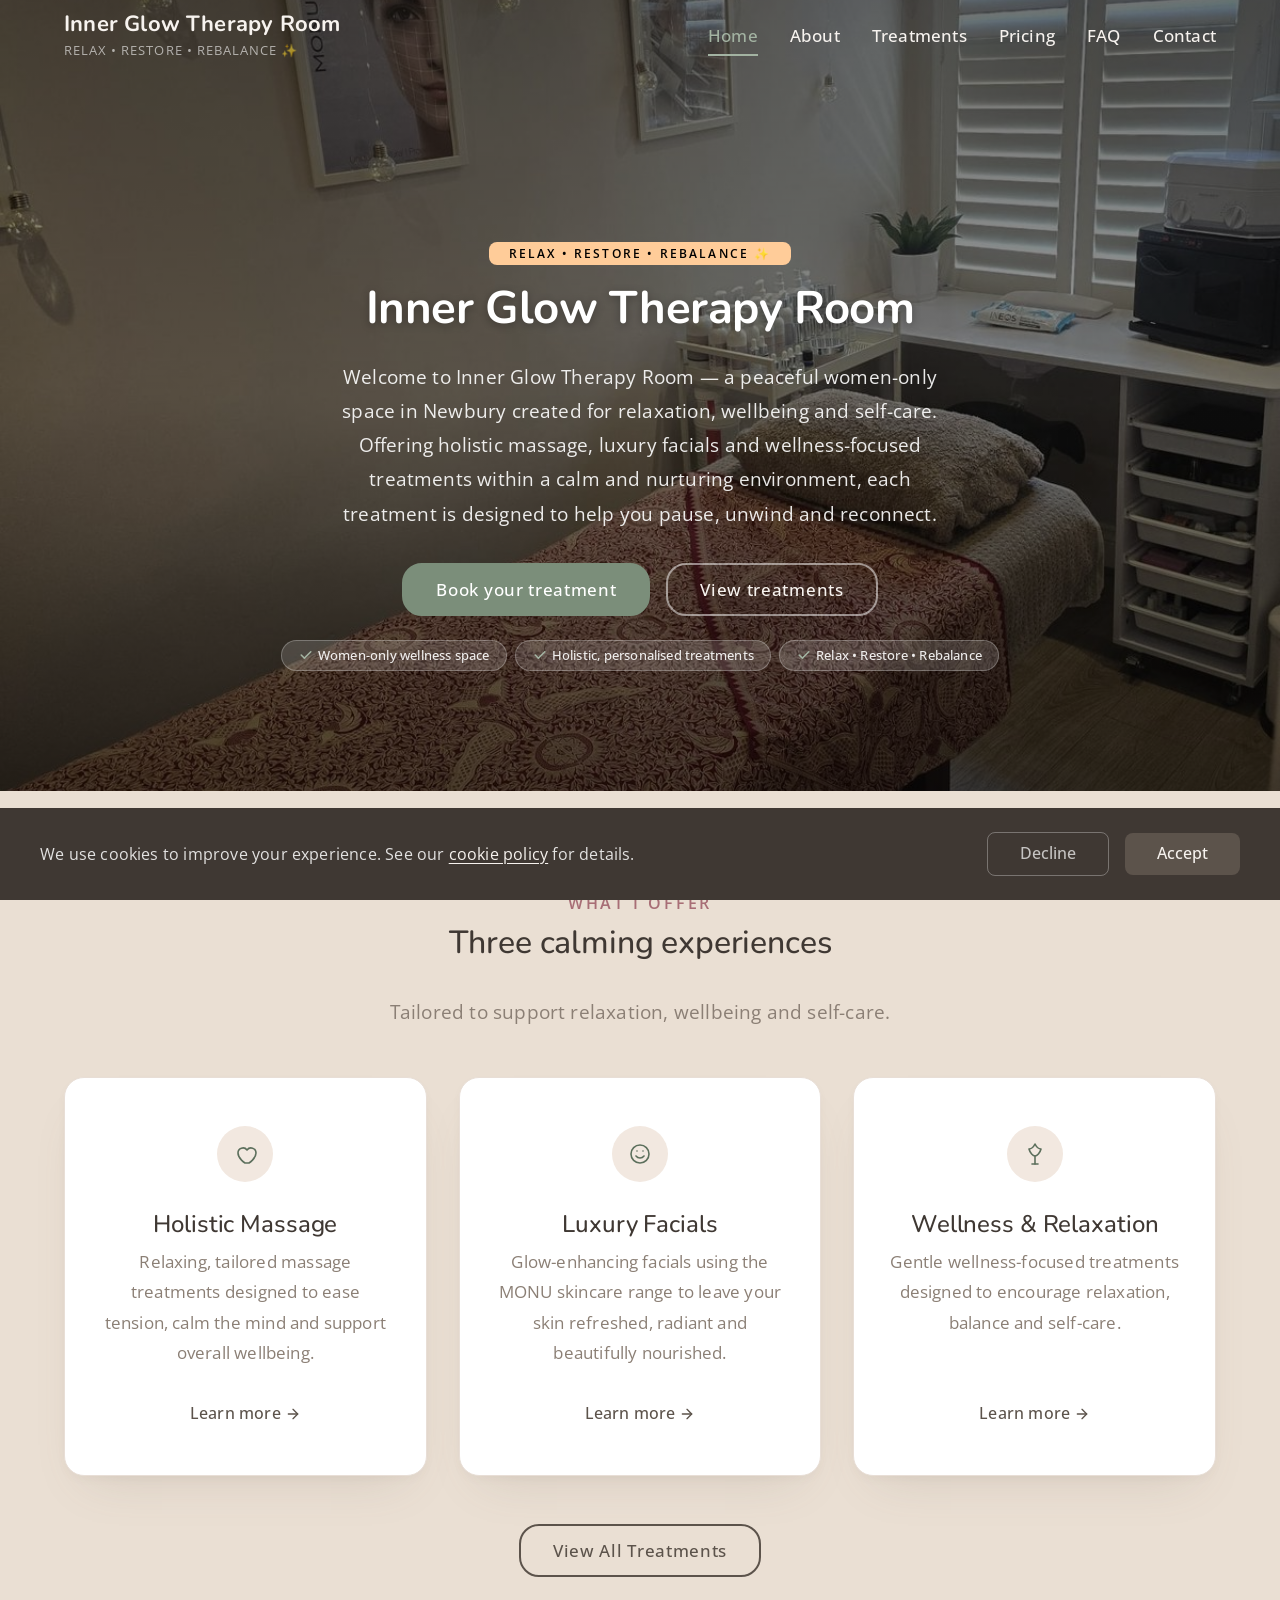
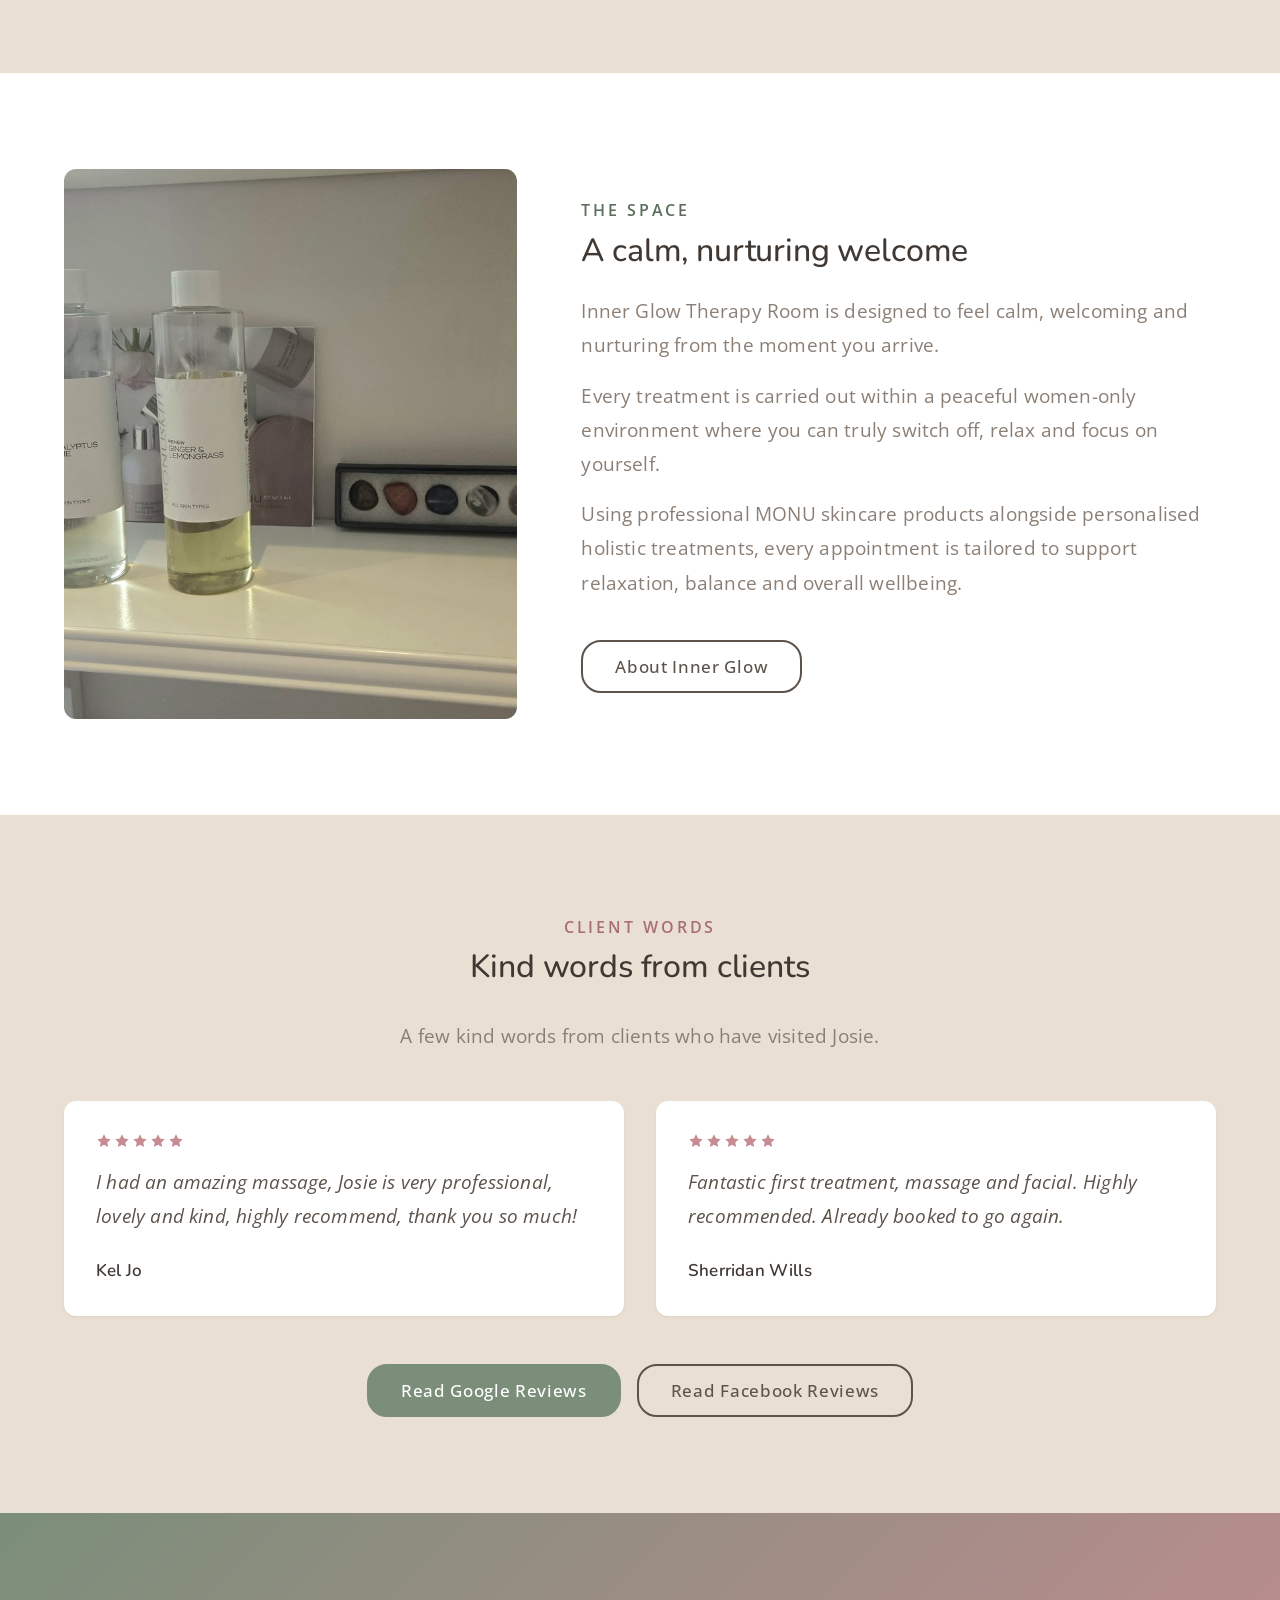
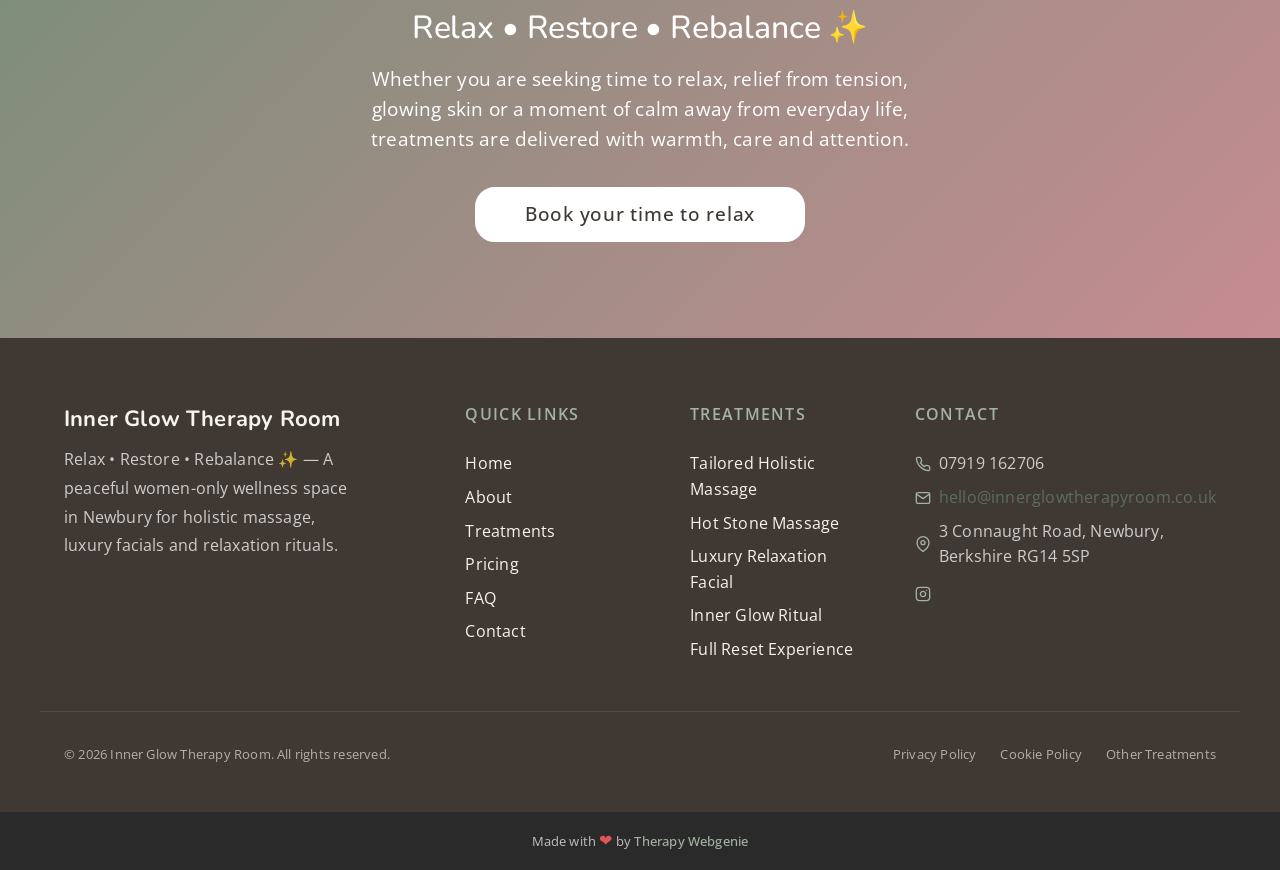
==== index.html @ 4a629b87 "Optimize SEO metadata for 6 page(s) via AI Site Editor" ====
<!DOCTYPE html>
<html lang="en">
<head>
  <meta charset="UTF-8">
  <meta name="viewport" content="width=device-width, initial-scale=1.0">
  <meta name="description" content="Women-only wellness space in Newbury offering holistic massage, luxury facials and relaxation treatments. Relax, restore and rebalance with personalised care.">
  <meta name="robots" content="max-image-preview:large">
  <meta name="author" content="Inner Glow Therapy Room">
  <title>Inner Glow Therapy Room — Newbury</title>
  <link rel="canonical" href="https://www.innerglowtherapyroom.co.uk/">
  <meta property="og:type" content="website">
  <meta property="og:url" content="https://www.innerglowtherapyroom.co.uk/">
  <meta property="og:title" content="Inner Glow Therapy Room — Newbury">
  <meta property="og:description" content="A peaceful women-only space in Newbury for holistic massage, luxury facials and wellness-focused treatments.">
  <meta property="og:image" content="https://www.innerglowtherapyroom.co.uk/images/about-portrait.jpg">
  <meta name="twitter:card" content="summary_large_image">
  <meta name="twitter:title" content="Inner Glow Therapy Room — Newbury">
  <meta name="twitter:description" content="A peaceful women-only space in Newbury for holistic massage, luxury facials and wellness-focused treatments.">
  <meta name="twitter:image" content="https://www.innerglowtherapyroom.co.uk/images/about-portrait.jpg">
  <link rel="preconnect" href="https://fonts.googleapis.com">
  <link rel="preconnect" href="https://fonts.gstatic.com" crossorigin>
  <link rel="icon" href="images/favicon.png" type="image/png" sizes="96x96">
  <link rel="apple-touch-icon" href="images/apple-touch-icon.png">
  <link rel="stylesheet" href="css/base.css?v=175">
  <link rel="stylesheet" href="css/components.css?v=175">
  <link rel="stylesheet" href="css/theme.css?v=175">
  <!-- PROFILE:schema -->
  <script type="application/ld+json">
  {
    "@context": "https://schema.org",
    "@type": "LocalBusiness",
    "name": "Inner Glow Therapy Room",
    "description": "A peaceful women-only space in Newbury for holistic massage, luxury facials and wellness-focused treatments.",
    "url": "https://www.innerglowtherapyroom.co.uk",
    "telephone": "07919162706",
    "email": "hello@innerglowtherapyroom.co.uk",
    "address": {
      "@type": "PostalAddress",
      "streetAddress": "3 Connaught Road",
      "addressLocality": "Newbury",
      "addressRegion": "Berkshire",
      "postalCode": "RG14 5SP",
      "addressCountry": "GB"
    },
    "openingHours": [
      "Tu 10:00-19:00",
      "We 09:30-15:00",
      "Th 09:30-19:00",
      "Fr 09:30-16:00",
      "Sa 09:30-15:00"
    ],
    "image": "https://www.innerglowtherapyroom.co.uk/images/hero.jpg",
    "priceRange": "£££"
  }
  </script>
  <!-- /PROFILE:schema -->
  <script type="application/ld+json">
  {
    "@context": "https://schema.org",
    "@type": "WebPage",
    "url": "https://www.innerglowtherapyroom.co.uk/",
    "primaryImageOfPage": {
      "@type": "ImageObject",
      "contentUrl": "https://www.innerglowtherapyroom.co.uk/images/about-portrait.jpg",
      "width": 896,
      "height": 1200,
      "caption": "Josie, Massage Therapist"
    },
    "mainEntity": {
      "@type": "Person",
      "name": "Josie",
      "jobTitle": "Massage Therapist",
      "image": "https://www.innerglowtherapyroom.co.uk/images/about-portrait.jpg",
      "worksFor": {
        "@type": "LocalBusiness",
        "name": "Inner Glow Therapy Room",
        "url": "https://www.innerglowtherapyroom.co.uk"
      }
    }
  }
  </script>
<!-- BEACON -->
<script>(function(){try{var u="https:\/\/editmy.site\/api\/hit\/13";var d=JSON.stringify({p:location.pathname,r:document.referrer});if(navigator.sendBeacon){navigator.sendBeacon(u,d);}else{fetch(u,{method:"POST",keepalive:true,body:d});}}catch(e){}})();</script>
<!-- /BEACON -->
</head>
<body>
  <a href="#main" class="skip-link">Skip to main content</a>
  <!-- SECTION: nav -->
  <nav class="nav nav--transparent nav--transparent-dark" style="--nav-transparent-bg: transparent; border-bottom: none;" role="navigation" aria-label="Main navigation">
    <div class="container nav__inner">
      <a href="index.html" class="nav__brand">
        <!-- PROFILE:logo --><!-- /PROFILE:logo -->
        <span class="nav__name"><!-- PROFILE:site_title -->Inner Glow Therapy Room<!-- /PROFILE:site_title --></span>
        <span class="nav__title"><!-- PROFILE:site_slogan -->Relax • Restore • Rebalance ✨<!-- /PROFILE:site_slogan --></span>
      </a>
      <div class="nav__links">
        <a href="index.html" class="nav__link nav__link--active">Home</a>
        <a href="about.html" class="nav__link">About</a>
        <a href="treatments.html" class="nav__link">Treatments</a>
        <a href="pricing.html" class="nav__link">Pricing</a>
        <a href="faq.html" class="nav__link">FAQ</a>
        <a href="contact.html" class="nav__link">Contact</a>
      </div>
      <button class="nav__toggle" aria-label="Toggle menu" aria-expanded="false" aria-controls="mobile-menu">
        <span class="nav__toggle-bar"></span>
        <span class="nav__toggle-bar"></span>
        <span class="nav__toggle-bar"></span>
      </button>
    </div>
    <div class="nav__mobile" id="mobile-menu" role="menu">
      <a href="index.html" class="nav__link nav__link--active" role="menuitem">Home</a>
      <a href="about.html" class="nav__link" role="menuitem">About</a>
      <a href="treatments.html" class="nav__link" role="menuitem">Treatments</a>
      <a href="pricing.html" class="nav__link" role="menuitem">Pricing</a>
      <a href="faq.html" class="nav__link" role="menuitem">FAQ</a>
      <a href="contact.html" class="nav__link" role="menuitem">Contact</a>
    </div>
  </nav>
  <!-- /SECTION: nav -->
  <!-- Compact scroll header -->
  <div class="nav-scroll" aria-hidden="true">
    <div class="container nav-scroll__inner">
      <div class="nav-scroll__brand">
        <span class="nav-scroll__name"><!-- PROFILE:site_title -->Inner Glow Therapy Room<!-- /PROFILE:site_title --></span>
        <span class="nav-scroll__title"><!-- PROFILE:site_slogan -->Relax • Restore • Rebalance ✨<!-- /PROFILE:site_slogan --></span>
      </div>
      <div class="nav-scroll__right">
        <a href="tel:07919162706" class="nav-scroll__phone">
          <svg xmlns="http://www.w3.org/2000/svg" viewBox="0 0 24 24" fill="none" stroke="currentColor" stroke-width="2" stroke-linecap="round" stroke-linejoin="round"><path d="M22 16.92v3a2 2 0 0 1-2.18 2 19.79 19.79 0 0 1-8.63-3.07 19.5 19.5 0 0 1-6-6 19.79 19.79 0 0 1-3.07-8.67A2 2 0 0 1 4.11 2h3a2 2 0 0 1 2 1.72c.127.96.361 1.903.7 2.81a2 2 0 0 1-.45 2.11L8.09 9.91a16 16 0 0 0 6 6l1.27-1.27a2 2 0 0 1 2.11-.45c.907.339 1.85.573 2.81.7A2 2 0 0 1 22 16.92z"></path></svg>
          07919 162706
        </a>
        <a href="tel:07919162706" class="nav-scroll__phone-icon" aria-label="Call Inner Glow Therapy Room">
          <svg xmlns="http://www.w3.org/2000/svg" viewBox="0 0 24 24" fill="none" stroke="currentColor" stroke-width="2" stroke-linecap="round" stroke-linejoin="round"><path d="M22 16.92v3a2 2 0 0 1-2.18 2 19.79 19.79 0 0 1-8.63-3.07 19.5 19.5 0 0 1-6-6 19.79 19.79 0 0 1-3.07-8.67A2 2 0 0 1 4.11 2h3a2 2 0 0 1 2 1.72c.127.96.361 1.903.7 2.81a2 2 0 0 1-.45 2.11L8.09 9.91a16 16 0 0 0 6 6l1.27-1.27a2 2 0 0 1 2.11-.45c.907.339 1.85.573 2.81.7A2 2 0 0 1 22 16.92z"></path></svg>
        </a>
        <button class="nav-scroll__toggle" aria-label="Toggle menu">
          <span class="nav-scroll__toggle-bar"></span>
          <span class="nav-scroll__toggle-bar"></span>
          <span class="nav-scroll__toggle-bar"></span>
        </button>
      </div>
    </div>
  </div>
  <main id="main">
    <!-- SECTION: hero -->
    <section class="hero hero--image" style="background-image: url('images/hero.jpg');">
      <div class="container hero__inner">
        <div class="hero__content">
          <span class="hero__label">Relax • Restore • Rebalance ✨</span>
          <h1 class="hero__heading">Inner Glow Therapy Room</h1>
          <p class="hero__text">Welcome to Inner Glow Therapy Room — a peaceful women-only space in Newbury created for relaxation, wellbeing and self-care. Offering holistic massage, luxury facials and wellness-focused treatments within a calm and nurturing environment, each treatment is designed to help you pause, unwind and reconnect.</p>
          <div class="hero__actions">
            <a href="contact.html" class="btn btn--primary">Book your treatment</a>
            <a href="treatments.html" class="btn btn--secondary">View treatments</a>
          </div>
          <ul class="hero__ticks">
            <li><svg xmlns="http://www.w3.org/2000/svg" viewBox="0 0 20 20" fill="currentColor"><path fill-rule="evenodd" d="M16.707 5.293a1 1 0 010 1.414l-8 8a1 1 0 01-1.414 0l-4-4a1 1 0 011.414-1.414L8 12.586l7.293-7.293a1 1 0 011.414 0z" clip-rule="evenodd"/></svg> Women-only wellness space</li>
            <li><svg xmlns="http://www.w3.org/2000/svg" viewBox="0 0 20 20" fill="currentColor"><path fill-rule="evenodd" d="M16.707 5.293a1 1 0 010 1.414l-8 8a1 1 0 01-1.414 0l-4-4a1 1 0 011.414-1.414L8 12.586l7.293-7.293a1 1 0 011.414 0z" clip-rule="evenodd"/></svg> Holistic, personalised treatments</li>
            <li><svg xmlns="http://www.w3.org/2000/svg" viewBox="0 0 20 20" fill="currentColor"><path fill-rule="evenodd" d="M16.707 5.293a1 1 0 010 1.414l-8 8a1 1 0 01-1.414 0l-4-4a1 1 0 011.414-1.414L8 12.586l7.293-7.293a1 1 0 011.414 0z" clip-rule="evenodd"/></svg> Relax • Restore • Rebalance</li>
          </ul>
        </div>
      </div>
    </section>
    <!-- /SECTION: hero -->
    <!-- SECTION: services-overview -->
    <section class="section section--alt reveal">
      <div class="container text-center">
        <span class="section-label">What I Offer</span>
        <h2>Three calming experiences</h2>
        <p class="section-subtitle">Tailored to support relaxation, wellbeing and self-care.</p>
      </div>
      <div class="container grid grid--3">
        <a href="treatments.html#service-massage" class="card card--service">
          <div class="card__icon">
            <svg xmlns="http://www.w3.org/2000/svg" viewBox="0 0 24 24" fill="none" stroke="currentColor" stroke-width="1.6" stroke-linecap="round" stroke-linejoin="round"><path d="M12 21s-7-4.35-7-10a5 5 0 0 1 9-3 5 5 0 0 1 9 3c0 5.65-7 10-7 10z"/></svg>
          </div>
          <h3 class="card__title">Holistic Massage</h3>
          <p class="card__text">Relaxing, tailored massage treatments designed to ease tension, calm the mind and support overall wellbeing.</p>
          <span class="card__link">Learn more <svg xmlns="http://www.w3.org/2000/svg" viewBox="0 0 24 24" fill="none" stroke="currentColor" stroke-width="2" stroke-linecap="round" stroke-linejoin="round" width="16" height="16"><line x1="5" y1="12" x2="19" y2="12"></line><polyline points="12 5 19 12 12 19"></polyline></svg></span>
        </a>
        <a href="treatments.html#service-facials" class="card card--service">
          <div class="card__icon">
            <svg xmlns="http://www.w3.org/2000/svg" viewBox="0 0 24 24" fill="none" stroke="currentColor" stroke-width="1.6" stroke-linecap="round" stroke-linejoin="round"><circle cx="12" cy="12" r="9"/><path d="M8 14s1.5 2 4 2 4-2 4-2"/><line x1="9" y1="9" x2="9.01" y2="9"/><line x1="15" y1="9" x2="15.01" y2="9"/></svg>
          </div>
          <h3 class="card__title">Luxury Facials</h3>
          <p class="card__text">Glow-enhancing facials using the MONU skincare range to leave your skin refreshed, radiant and beautifully nourished.</p>
          <span class="card__link">Learn more <svg xmlns="http://www.w3.org/2000/svg" viewBox="0 0 24 24" fill="none" stroke="currentColor" stroke-width="2" stroke-linecap="round" stroke-linejoin="round" width="16" height="16"><line x1="5" y1="12" x2="19" y2="12"></line><polyline points="12 5 19 12 12 19"></polyline></svg></span>
        </a>
        <a href="treatments.html#service-wellness" class="card card--service">
          <div class="card__icon">
            <svg xmlns="http://www.w3.org/2000/svg" viewBox="0 0 24 24" fill="none" stroke="currentColor" stroke-width="1.6" stroke-linecap="round" stroke-linejoin="round"><path d="M12 2c1.5 3 4 5 6 5-1 4-4 7-6 7s-5-3-6-7c2 0 4.5-2 6-5z"/><path d="M12 14v8"/><path d="M9 22h6"/></svg>
          </div>
          <h3 class="card__title">Wellness &amp; Relaxation</h3>
          <p class="card__text">Gentle wellness-focused treatments designed to encourage relaxation, balance and self-care.</p>
          <span class="card__link">Learn more <svg xmlns="http://www.w3.org/2000/svg" viewBox="0 0 24 24" fill="none" stroke="currentColor" stroke-width="2" stroke-linecap="round" stroke-linejoin="round" width="16" height="16"><line x1="5" y1="12" x2="19" y2="12"></line><polyline points="12 5 19 12 12 19"></polyline></svg></span>
        </a>
      </div>
      <div class="container text-center section-footer">
        <a href="treatments.html" class="btn btn--secondary">View All Treatments</a>
      </div>
    </section>
    <!-- /SECTION: services-overview -->
    <!-- SECTION: intro -->
    <section class="section reveal">
      <div class="container intro__inner">
        <div class="intro__image-wrap" style="background-image: url('images/home-portrait.jpg');" role="img" aria-label="Josie, founder of Inner Glow Therapy Room">
        </div>
        <div class="intro__text">
          <span class="section-label">The Space</span>
          <h2>A calm, nurturing welcome</h2>
          <p>Inner Glow Therapy Room is designed to feel calm, welcoming and nurturing from the moment you arrive.</p>
          <p>Every treatment is carried out within a peaceful women-only environment where you can truly switch off, relax and focus on yourself.</p>
          <p>Using professional MONU skincare products alongside personalised holistic treatments, every appointment is tailored to support relaxation, balance and overall wellbeing.</p>
          <a href="about.html" class="btn btn--secondary">About Inner Glow</a>
        </div>
      </div>
    </section>
    <!-- /SECTION: intro -->
    <!-- SECTION: reviews -->
    <section class="section section--alt">
      <div class="container text-center">
        <span class="section-label">Client Words</span>
        <h2>Kind words from clients</h2>
        <p class="section-subtitle" style="margin-left: auto; margin-right: auto;">A few kind words from clients who have visited Josie.</p>
      </div>
      <div class="container grid grid--2">
        <div class="testimonial testimonial--card">
          <div class="testimonial__stars">
            <svg viewBox="0 0 24 24"><path d="M12 2l3.09 6.26L22 9.27l-5 4.87 1.18 6.88L12 17.77l-6.18 3.25L7 14.14 2 9.27l6.91-1.01L12 2z"/></svg>
            <svg viewBox="0 0 24 24"><path d="M12 2l3.09 6.26L22 9.27l-5 4.87 1.18 6.88L12 17.77l-6.18 3.25L7 14.14 2 9.27l6.91-1.01L12 2z"/></svg>
            <svg viewBox="0 0 24 24"><path d="M12 2l3.09 6.26L22 9.27l-5 4.87 1.18 6.88L12 17.77l-6.18 3.25L7 14.14 2 9.27l6.91-1.01L12 2z"/></svg>
            <svg viewBox="0 0 24 24"><path d="M12 2l3.09 6.26L22 9.27l-5 4.87 1.18 6.88L12 17.77l-6.18 3.25L7 14.14 2 9.27l6.91-1.01L12 2z"/></svg>
            <svg viewBox="0 0 24 24"><path d="M12 2l3.09 6.26L22 9.27l-5 4.87 1.18 6.88L12 17.77l-6.18 3.25L7 14.14 2 9.27l6.91-1.01L12 2z"/></svg>
          </div>
          <p class="testimonial__quote">I had an amazing massage, Josie is very professional, lovely and kind, highly recommend, thank you so much!</p>
          <p class="testimonial__author">Kel Jo</p>
        </div>
        <div class="testimonial testimonial--card">
          <div class="testimonial__stars">
            <svg viewBox="0 0 24 24"><path d="M12 2l3.09 6.26L22 9.27l-5 4.87 1.18 6.88L12 17.77l-6.18 3.25L7 14.14 2 9.27l6.91-1.01L12 2z"/></svg>
            <svg viewBox="0 0 24 24"><path d="M12 2l3.09 6.26L22 9.27l-5 4.87 1.18 6.88L12 17.77l-6.18 3.25L7 14.14 2 9.27l6.91-1.01L12 2z"/></svg>
            <svg viewBox="0 0 24 24"><path d="M12 2l3.09 6.26L22 9.27l-5 4.87 1.18 6.88L12 17.77l-6.18 3.25L7 14.14 2 9.27l6.91-1.01L12 2z"/></svg>
            <svg viewBox="0 0 24 24"><path d="M12 2l3.09 6.26L22 9.27l-5 4.87 1.18 6.88L12 17.77l-6.18 3.25L7 14.14 2 9.27l6.91-1.01L12 2z"/></svg>
            <svg viewBox="0 0 24 24"><path d="M12 2l3.09 6.26L22 9.27l-5 4.87 1.18 6.88L12 17.77l-6.18 3.25L7 14.14 2 9.27l6.91-1.01L12 2z"/></svg>
          </div>
          <p class="testimonial__quote">Fantastic first treatment, massage and facial. Highly recommended. Already booked to go again.</p>
          <p class="testimonial__author">Sherridan Wills</p>
        </div>
      </div>
      <div class="container text-center">
        <div style="display: flex; gap: var(--space-md); justify-content: center; flex-wrap: wrap; margin-top: var(--space-2xl);">
          <a href="https://g.page/r/CRBM_p4vcRq8EBM/review" target="_blank" rel="noopener" class="btn btn--primary">Read Google Reviews</a>
          <a href="https://www.facebook.com/share/16c6Hbuk7z/" target="_blank" rel="noopener" class="btn btn--secondary">Read Facebook Reviews</a>
        </div>
      </div>
    </section>
    <!-- /SECTION: reviews -->
    <!-- SECTION: cta -->
    <section class="section cta-banner">
      <div class="container text-center">
        <h2>Relax • Restore • Rebalance ✨</h2>
        <p>Whether you are seeking time to relax, relief from tension, glowing skin or a moment of calm away from everyday life, treatments are delivered with warmth, care and attention.</p>
        <a href="contact.html" class="btn btn--accent">Book your time to relax</a>
      </div>
    </section>
    <!-- /SECTION: cta -->
  </main>
  <!-- SECTION: footer -->
  <footer class="footer">
    <div class="container footer__inner">
      <div class="footer__brand">
        <p class="footer__brand-name">Inner Glow Therapy Room</p>
        <p class="footer__brand-text">Relax • Restore • Rebalance ✨ — A peaceful women-only wellness space in Newbury for holistic massage, luxury facials and relaxation rituals.</p>
      </div>
      <div class="footer__col">
        <p class="footer__heading">Quick Links</p>
        <div class="footer__links">
          <a href="index.html" class="footer__link">Home</a>
          <a href="about.html" class="footer__link">About</a>
          <a href="treatments.html" class="footer__link">Treatments</a>
          <a href="pricing.html" class="footer__link">Pricing</a>
          <a href="faq.html" class="footer__link">FAQ</a>
          <a href="contact.html" class="footer__link">Contact</a>
        </div>
      </div>
      <div class="footer__col">
        <p class="footer__heading">Treatments</p>
        <div class="footer__links">
          <a href="treatments.html#service-massage" class="footer__link">Tailored Holistic Massage</a>
          <a href="treatments.html#service-massage" class="footer__link">Hot Stone Massage</a>
          <a href="treatments.html#service-facials" class="footer__link">Luxury Relaxation Facial</a>
          <a href="treatments.html#service-wellness" class="footer__link">Inner Glow Ritual</a>
          <a href="treatments.html#service-wellness" class="footer__link">Full Reset Experience</a>
        </div>
      </div>
      <div class="footer__col">
        <p class="footer__heading">Contact</p>
        <div class="footer__contact-item">
          <svg xmlns="http://www.w3.org/2000/svg" viewBox="0 0 24 24" fill="none" stroke="currentColor" stroke-width="2" stroke-linecap="round" stroke-linejoin="round"><path d="M22 16.92v3a2 2 0 0 1-2.18 2 19.79 19.79 0 0 1-8.63-3.07 19.5 19.5 0 0 1-6-6 19.79 19.79 0 0 1-3.07-8.67A2 2 0 0 1 4.11 2h3a2 2 0 0 1 2 1.72 12.84 12.84 0 0 0 .7 2.81 2 2 0 0 1-.45 2.11L8.09 9.91a16 16 0 0 0 6 6l1.27-1.27a2 2 0 0 1 2.11-.45 12.84 12.84 0 0 0 2.81.7A2 2 0 0 1 22 16.92z"></path></svg>
          <!-- PROFILE:phone_landline --><span>07919 162706</span><!-- /PROFILE:phone_landline -->
        </div>
        <div class="footer__contact-item">
          <svg xmlns="http://www.w3.org/2000/svg" viewBox="0 0 24 24" fill="none" stroke="currentColor" stroke-width="2" stroke-linecap="round" stroke-linejoin="round"><path d="M4 4h16c1.1 0 2 .9 2 2v12c0 1.1-.9 2-2 2H4c-1.1 0-2-.9-2-2V6c0-1.1.9-2 2-2z"></path><polyline points="22,6 12,13 2,6"></polyline></svg>
          <!-- PROFILE:email --><a href="mailto:hello@innerglowtherapyroom.co.uk">hello@innerglowtherapyroom.co.uk</a><!-- /PROFILE:email -->
        </div>
        <div class="footer__contact-item">
          <svg xmlns="http://www.w3.org/2000/svg" viewBox="0 0 24 24" fill="none" stroke="currentColor" stroke-width="2" stroke-linecap="round" stroke-linejoin="round"><path d="M21 10c0 7-9 13-9 13s-9-6-9-13a9 9 0 0 1 18 0z"></path><circle cx="12" cy="10" r="3"></circle></svg>
          <!-- PROFILE:address --><span>3 Connaught Road, Newbury, Berkshire RG14 5SP</span><!-- /PROFILE:address -->
        </div>
        <div class="footer__contact-item" style="margin-top: var(--space-md);">
          <a href="https://www.instagram.com/innerglowtherapyroom" target="_blank" rel="noopener" aria-label="Inner Glow Therapy Room on Instagram" style="display:inline-flex;">
            <svg xmlns="http://www.w3.org/2000/svg" width="22" height="22" viewBox="0 0 24 24" fill="none" stroke="currentColor" stroke-width="2" stroke-linecap="round" stroke-linejoin="round"><rect x="2" y="2" width="20" height="20" rx="5" ry="5"></rect><path d="M16 11.37A4 4 0 1 1 12.63 8 4 4 0 0 1 16 11.37z"></path><line x1="17.5" y1="6.5" x2="17.51" y2="6.5"></line></svg>
          </a>
        </div>
      </div>
    </div>
    <div class="container footer__bottom">
      <p class="footer__copyright">&copy; <script>document.write(new Date().getFullYear())</script> Inner Glow Therapy Room. All rights reserved.</p>
      <div class="footer__legal">
        <a href="privacy.html">Privacy Policy</a>
        <a href="cookies-policy.html">Cookie Policy</a>
        <a href="other-treatments.html">Other Treatments</a>
      </div>
    </div>
  </footer>
  <!-- /SECTION: footer -->
  <div class="site-credit">
    <p>Made with <span class="site-credit__heart" aria-label="love">&#10084;</span> by <a href="https://www.therapywebgenie.com" target="_blank" rel="noopener">Therapy Webgenie</a></p>
  </div>
  <!-- Cookie Consent -->
  <div class="cookie-banner" role="dialog" aria-label="Cookie consent">
    <div class="cookie-banner__inner">
      <p class="cookie-banner__text">We use cookies to improve your experience. See our <a href="cookies-policy.html">cookie policy</a> for details.</p>
      <div class="cookie-banner__buttons"><button class="cookie-banner__accept">Accept</button><button class="cookie-banner__decline">Decline</button></div>
    </div>
  </div>
  <!-- Back to Top -->
  <button class="back-to-top" aria-label="Back to top">
    <svg xmlns="http://www.w3.org/2000/svg" viewBox="0 0 24 24" fill="none" stroke="currentColor" stroke-width="2" stroke-linecap="round" stroke-linejoin="round"><polyline points="18 15 12 9 6 15"></polyline></svg>
  </button>
  <script src="js/main.js"></script>
</body>
</html>
---- css/base.css ----
/* =============================================
   BASE STYLES
   Reset, Custom Properties, Typography, Layout
   Theme colours & fonts are in theme.css
   ============================================= */

/* --- Custom Properties (non-theme) --- */
:root {
  --text-xs: 0.8125rem;
  --text-sm: 1rem;
  --text-base: 1.0625rem;
  --text-md: 1.1875rem;
  --text-lg: 1.375rem;
  --text-xl: 1.625rem;
  --text-2xl: 2rem;
  --text-3xl: 2.375rem;
  --text-4xl: 3rem;

  /* Heading sizes (overridable per font pairing in theme.css) */
  --text-h1: var(--text-3xl);          /* mobile: 38px */
  --text-h1-desktop: var(--text-4xl);  /* desktop: 48px */
  --text-h2: var(--text-2xl);          /* mobile: 32px */
  --text-h2-desktop: var(--text-3xl);  /* desktop: 38px */
  --text-h3: var(--text-xl);           /* mobile: 26px */
  --text-h3-desktop: 1.75rem;          /* desktop: 28px */

  --font-weight-normal: 400;
  --font-weight-medium: 500;
  --font-weight-semibold: 600;
  --font-weight-bold: 700;

  --line-height-tight: 1.2;
  --line-height-normal: 1.6;
  --line-height-relaxed: 1.8;

  /* Spacing */
  --space-xs: 0.25rem;
  --space-sm: 0.5rem;
  --space-md: 1rem;
  --space-lg: 1.5rem;
  --space-xl: 2rem;
  --space-2xl: 3rem;
  --space-3xl: 4rem;
  --space-4xl: 6rem;
  --space-5xl: 8rem;

  /* Layout */
  --container-max: 1200px;
  --container-narrow: 800px;
  --container-wide: 1400px;

  /* Border Radius */
  --radius-sm: 4px;
  --radius-md: 8px;
  --radius-lg: 12px;
  --radius-xl: 20px;
  --radius-full: 9999px;

  /* Shadows */
  --shadow-sm: 0 1px 3px rgba(0, 0, 0, 0.06);
  --shadow-md: 0 4px 12px rgba(0, 0, 0, 0.08);
  --shadow-lg: 0 8px 30px rgba(0, 0, 0, 0.1);
  --shadow-xl: 0 12px 40px rgba(0, 0, 0, 0.12);

  /* Transitions */
  --transition-fast: 150ms ease;
  --transition-base: 250ms ease;
  --transition-normal: 300ms ease;
  --transition-slow: 400ms ease;

  /* === v1.5 Aesthetic dials ===
     Per-site theme.css overrides these to flip a site's visual aesthetic
     (sharp / soft / brutalist / luxe / editorial). Defaults preserve the
     current "soft modern" look so existing sites are unchanged.
     Pills always read --aesthetic-radius-pill (fixed 999px) so they
     stay pill-shaped regardless of the dial. */
  --aesthetic-radius:        14px;
  --aesthetic-radius-pill:   999px;
  --aesthetic-shadow-card:   0 1px 3px rgba(0, 0, 0, 0.04), 0 4px 16px rgba(0, 0, 0, 0.06);
  --aesthetic-border-width:  1px;
}

/* --- Reset --- */
*,
*::before,
*::after {
  box-sizing: border-box;
  margin: 0;
  padding: 0;
}

html {
  font-size: 100%;
  scroll-behavior: smooth;
  -webkit-text-size-adjust: 100%;
}

body {
  font-family: var(--font-body);
  font-size: var(--text-md);
  font-weight: var(--font-weight-normal);
  line-height: var(--line-height-normal);
  color: var(--color-text);
  background-color: var(--color-bg);
  -webkit-font-smoothing: antialiased;
  -moz-osx-font-smoothing: grayscale;
}

img,
picture,
video {
  display: block;
  max-width: 100%;
  height: auto;
}

svg {
  display: block;
}

input,
button,
textarea,
select {
  font: inherit;
  color: inherit;
}

button {
  cursor: pointer;
  border: none;
  background: none;
}

a {
  color: inherit;
  text-decoration: none;
}

ul,
ol {
  list-style: none;
}

h1, h2, h3, h4, h5, h6 {
  font-family: var(--font-heading);
  color: var(--color-text-heading);
  line-height: var(--line-height-tight);
  font-weight: var(--font-weight-bold);
  margin-bottom: var(--space-md);
}

/* --- Typography --- */
h1 {
  font-size: var(--text-h1);
}

h2 {
  font-size: var(--text-h2);
  margin-bottom: var(--space-xl);
}

h3 {
  font-size: var(--text-h3);
}

h4 {
  font-size: var(--text-lg);
}

h5 {
  font-size: var(--text-md);
}

h6 {
  font-size: var(--text-base);
}

p {
  margin-bottom: var(--space-md);
}

p:last-child:not(.section-subtitle) {
  margin-bottom: 0;
}

strong {
  font-weight: var(--font-weight-semibold);
}

/* --- Layout Utilities --- */
.container {
  width: 100%;
  max-width: var(--container-max);
  margin-left: auto;
  margin-right: auto;
  padding-left: var(--space-lg);
  padding-right: var(--space-lg);
}

.container--narrow {
  max-width: var(--container-narrow);
}

.section {
  padding-top: var(--space-3xl);
  padding-bottom: var(--space-3xl);
}

.section--alt {
  background-color: var(--color-bg-alt);
}

/* Icons inside alt sections: swap bg-alt → surface so they remain visible */
.section--alt .card__icon,
.section--alt .icon-box__icon,
.section--alt .contact-info__icon,
.section--alt .service-detail__icon {
  background-color: var(--color-surface);
}

.section--dark {
  background-color: var(--color-bg-dark);
  color: var(--color-text-inverse);
}

.section--dark h2,
.section--dark h3,
.section--dark h4 {
  color: var(--color-text-inverse);
}

/* Grid */
.grid {
  display: grid;
  gap: var(--space-xl);
}

.grid--2 {
  grid-template-columns: 1fr;
}

.grid--3 {
  grid-template-columns: 1fr;
}

/* --- Buttons --- */
.btn {
  display: inline-flex;
  align-items: center;
  justify-content: center;
  gap: var(--space-sm);
  padding: var(--space-md) var(--space-xl);
  font-family: var(--font-body);
  font-size: var(--text-base);
  font-weight: var(--font-weight-medium);
  line-height: 1;
  border-radius: var(--aesthetic-radius);
  transition: all var(--transition-base);
  text-decoration: none;
  border: calc(var(--aesthetic-border-width) + 1px) solid transparent;
  white-space: nowrap;
}

.btn svg {
  width: 1em;
  height: 1em;
  flex-shrink: 0;
}

.btn--primary {
  background-color: var(--color-primary);
  color: var(--color-text-inverse);
  border-color: var(--color-primary);
}

.btn--primary:hover {
  background-color: var(--color-primary-dark);
  border-color: var(--color-primary-dark);
}

.btn--secondary {
  background-color: transparent;
  color: var(--color-primary);
  border-color: var(--color-primary);
}

.btn--secondary:hover {
  background-color: var(--color-primary);
  color: var(--color-text-inverse);
}

.btn--accent {
  background-color: var(--color-secondary);
  color: var(--color-text-inverse);
  border-color: var(--color-secondary);
}

.btn--accent:hover {
  background-color: var(--color-secondary-dark);
  border-color: var(--color-secondary-dark);
}

.btn--block {
  width: 100%;
}

/* --- Links --- */
.link {
  color: var(--color-primary);
  text-decoration: underline;
  text-underline-offset: 3px;
  transition: color var(--transition-fast);
}

.link:hover {
  color: var(--color-primary-dark);
}

/* --- Text Utilities --- */
.text-center {
  text-align: center;
}

.text-center h2 {
  margin-bottom: var(--space-xl);
}

.text-balance {
  text-wrap: balance;
}

.section-subtitle {
  font-size: var(--text-md);
  color: var(--color-text-light);
  max-width: 600px;
  margin-bottom: var(--space-2xl);
  line-height: var(--line-height-relaxed);
}

.text-center .section-subtitle {
  margin-left: auto;
  margin-right: auto;
}

.section-footer {
  margin-top: var(--space-2xl);
}

.section-label {
  display: inline-block;
  font-family: var(--font-body);
  font-size: var(--text-sm);
  font-weight: var(--font-weight-semibold);
  text-transform: uppercase;
  letter-spacing: 0.1em;
  color: var(--color-secondary-dark);
  margin-bottom: var(--space-sm);
}
/* v1.4 — pill variant: dark-navy bg, white text, compact (matches hero label) */
.section-label--pill {
  background-color: var(--color-secondary);
  color: var(--color-text-inverse);
  font-size: 0.65rem;
  font-weight: 700;
  letter-spacing: 0.12em;
  padding: 5px 13px;
  border-radius: 5px;
  margin-bottom: 14px;
}
.section-label--pill-accent { background-color: var(--color-accent); color: var(--color-text-inverse); }
.section-label--pill-primary { background-color: var(--color-primary); color: var(--color-text-inverse); }

/* --- Responsive Typography --- */
@media (min-width: 768px) {
  h1 {
    font-size: var(--text-h1-desktop);
  }

  h2 {
    font-size: var(--text-h2-desktop);
  }

  h3 {
    font-size: var(--text-h3-desktop);
  }

  .section {
    padding-top: var(--space-4xl);
    padding-bottom: var(--space-4xl);
  }
}

/* --- Responsive Grid --- */
@media (min-width: 768px) {
  .grid--2 {
    grid-template-columns: repeat(2, 1fr);
  }

  .grid--3 {
    grid-template-columns: repeat(2, 1fr);
  }
}

@media (min-width: 1024px) {
  .grid--3 {
    grid-template-columns: repeat(3, 1fr);
  }
}

/* --- Screen Reader Only --- */
.sr-only {
  position: absolute;
  width: 1px;
  height: 1px;
  padding: 0;
  margin: -1px;
  overflow: hidden;
  clip: rect(0, 0, 0, 0);
  white-space: nowrap;
  border-width: 0;
}
---- css/components.css ----
/* =============================================
   COMPONENT STYLES
   Nav, Hero, Cards, Testimonials, Forms, Footer
   ============================================= */

/* --- Skip Link --- */
.skip-link {
  position: absolute;
  top: -100%;
  left: var(--space-md);
  padding: var(--space-sm) var(--space-md);
  background: var(--color-primary);
  color: var(--color-text-inverse);
  border-radius: var(--radius-md);
  z-index: 1000;
  font-size: var(--text-sm);
}

.skip-link:focus {
  top: var(--space-sm);
}

/* =============================================
   NAVIGATION
   ============================================= */
.nav {
  position: relative;
  z-index: 100;
  background-color: var(--color-surface);
  border-bottom: 1px solid var(--color-border-light);
  transition: box-shadow var(--transition-base);
}

.nav--scrolled {
  box-shadow: var(--shadow-md);
}

.nav__inner {
  display: flex;
  align-items: center;
  justify-content: space-between;
  height: 72px;
  position: relative;
  z-index: 2;
}

.nav__brand {
  display: flex;
  flex-direction: column;
  gap: 2px;
}

.nav__logo {
  max-height: 70px;
  width: auto;
  object-fit: contain;
}

/* Logo beside title — add .nav__brand--inline to .nav__brand */
.nav__brand--inline {
  flex-direction: row;
  align-items: center;
  gap: var(--space-sm);
}

.nav__brand--inline .nav__brand-text {
  display: flex;
  flex-direction: column;
  gap: 2px;
}

.nav__name {
  font-family: var(--font-heading);
  font-size: var(--text-lg);
  font-weight: var(--font-weight-bold);
  color: var(--color-text-heading);
  line-height: 1.2;
}

.nav__title {
  font-size: var(--text-xs);
  color: var(--color-text-light);
  text-transform: uppercase;
  letter-spacing: 0.08em;
}

.nav__links {
  display: none;
  gap: var(--space-xl);
  align-items: center;
}

.nav__link {
  font-size: var(--text-base);
  font-weight: var(--font-weight-medium);
  color: var(--color-text);
  transition: color var(--transition-fast);
  position: relative;
  padding: var(--space-xs) 0;
  white-space: nowrap;
}

.nav__link::after {
  content: '';
  position: absolute;
  bottom: -2px;
  left: 0;
  width: 0;
  height: 2px;
  background-color: var(--color-primary);
  transition: width var(--transition-base);
}

.nav__link:hover,
.nav__link--active {
  color: var(--color-primary);
}

.nav__link:hover::after,
.nav__link--active::after {
  width: 100%;
}

.nav__cta {
  font-size: var(--text-sm);
  padding: var(--space-sm) var(--space-lg);
  font-weight: 600;
}

/* Mobile Menu Toggle */
.nav__toggle {
  display: flex;
  flex-direction: column;
  gap: 5px;
  padding: var(--space-sm);
  z-index: 110;
}

.nav__toggle-bar {
  display: block;
  width: 24px;
  height: 2px;
  background-color: var(--color-text);
  border-radius: 2px;
  transition: all var(--transition-base);
  transform-origin: center;
}

.nav__toggle--open .nav__toggle-bar {
  background-color: var(--color-text-heading) !important;
}

.nav__toggle--open .nav__toggle-bar:nth-child(1) {
  transform: translateY(7px) rotate(45deg);
}

.nav__toggle--open .nav__toggle-bar:nth-child(2) {
  opacity: 0;
}

.nav__toggle--open .nav__toggle-bar:nth-child(3) {
  transform: translateY(-7px) rotate(-45deg);
}

/* Mobile Menu Overlay — slide in from right, full viewport coverage */
.nav__mobile {
  display: flex;
  position: fixed;
  inset: 0;
  background-color: var(--color-surface);
  z-index: 1;
  padding: calc(72px + var(--space-xl)) var(--space-lg) var(--space-xl);
  flex-direction: column;
  gap: var(--space-lg);
  overflow-y: auto;
  transform: translateX(100%);
  opacity: 0;
  visibility: hidden;
  transition: transform 0.35s cubic-bezier(0.4, 0, 0.2, 1),
              opacity 0.35s ease,
              visibility 0.35s;
}

/* When opened from the compact scroll header */
.nav__mobile--from-scroll {
  padding-top: calc(56px + var(--space-sm));
  z-index: 201;
}

.nav__mobile--open {
  transform: translateX(0);
  opacity: 1;
  visibility: visible;
}

.nav__mobile .nav__link,
.nav__mobile .btn {
  opacity: 0;
  transform: translateX(20px);
  transition: opacity 0.3s ease, transform 0.3s ease;
}

.nav__mobile--open .nav__link,
.nav__mobile--open .btn {
  opacity: 1;
  transform: translateX(0);
}

.nav__mobile--open > *:nth-child(1) { transition-delay: 0.05s; }
.nav__mobile--open > *:nth-child(2) { transition-delay: 0.1s; }
.nav__mobile--open > *:nth-child(3) { transition-delay: 0.15s; }
.nav__mobile--open > *:nth-child(4) { transition-delay: 0.2s; }
.nav__mobile--open > *:nth-child(5) { transition-delay: 0.25s; }
.nav__mobile--open > *:nth-child(6) { transition-delay: 0.3s; }
.nav__mobile--open > *:nth-child(7) { transition-delay: 0.35s; }

.nav__mobile .nav__link {
  font-size: var(--text-lg);
  padding: var(--space-sm) 0;
  border-bottom: 1px solid var(--color-border-light);
}

.nav__mobile .nav__link::after {
  display: none;
}

.nav__mobile .btn {
  margin-top: var(--space-md);
  text-align: center;
}

/* Two CTA buttons side by side in mobile menu */
.nav__mobile-ctas {
  display: flex;
  gap: var(--space-sm);
  margin-top: var(--space-md);
}

.nav__mobile-ctas .btn {
  flex: 1;
  text-align: center;
  margin-top: 0;
  padding: var(--space-sm);
}

/* WhatsApp button */
.btn--whatsapp {
  background-color: #2d7d52;
  border-color: #2d7d52;
  color: #ffffff;
}

.btn--whatsapp:hover {
  background-color: #246642;
  border-color: #246642;
  color: #ffffff;
}

@media (min-width: 1100px) {
  .nav__links {
    display: flex;
  }

  .nav__toggle {
    display: none;
  }
}

/* --- Nav Dropdowns (Desktop) --- */
.nav__dropdown {
  position: relative;
}

.nav__link--has-children {
  display: inline-flex;
  align-items: center;
  gap: 4px;
  background: none;
  border: none;
  cursor: pointer;
  font-family: inherit;
  font-size: inherit;
  font-weight: inherit;
  color: inherit;
  padding: 0;
}

.nav__chevron {
  width: 12px;
  height: 12px;
  transition: transform var(--transition-fast);
  flex-shrink: 0;
}

.nav__dropdown:hover .nav__chevron,
.nav__link--has-children[aria-expanded="true"] ~ .nav__dropdown-menu + .nav__chevron,
.nav__link--has-children[aria-expanded="true"] .nav__chevron {
  transform: rotate(180deg);
}

.nav__dropdown-trigger {
  display: inline-flex;
  align-items: center;
  gap: 4px;
  background: none;
  border: none;
  cursor: pointer;
  font-family: inherit;
  font-size: inherit;
  font-weight: inherit;
  color: inherit;
  padding: 0;
}

.nav__dropdown-trigger .nav__chevron {
  width: 12px;
  height: 12px;
  transition: transform var(--transition-fast);
  flex-shrink: 0;
}

.nav__dropdown:hover .nav__dropdown-trigger .nav__chevron {
  transform: rotate(180deg);
}

.nav__dropdown-menu {
  position: absolute;
  top: 100%;
  left: 50%;
  transform: translateX(-50%);
  min-width: 240px;
  background: var(--color-surface);
  border: 1px solid var(--color-border-light);
  border-radius: var(--radius-md, 8px);
  box-shadow: var(--shadow-lg);
  padding: var(--space-sm) 0;
  opacity: 0;
  visibility: hidden;
  transition: opacity var(--transition-fast), visibility var(--transition-fast);
  z-index: 110;
  margin-top: var(--space-xs);
}

.nav__dropdown:hover .nav__dropdown-menu {
  opacity: 1;
  visibility: visible;
}

.nav__dropdown-link,
.nav__dropdown-menu .nav__link--child {
  display: block;
  padding: var(--space-sm) var(--space-lg);
  font-size: var(--text-sm);
  color: var(--color-text);
  transition: background var(--transition-fast), color var(--transition-fast);
  white-space: nowrap;
  text-decoration: none;
}

.nav__dropdown-link:hover,
.nav__dropdown-menu .nav__link--child:hover {
  background: var(--color-bg);
  color: var(--color-primary);
}

.nav__dropdown-link--active {
  color: var(--color-primary);
  font-weight: 600;
}

/* --- Nav Mobile Sub-menus (Accordion) --- */
.nav__mobile-group {
  display: flex;
  flex-direction: column;
}

.nav__mobile-parent {
  display: flex;
  align-items: center;
  justify-content: space-between;
}

.nav__mobile-parent > .nav__link {
  flex: 1;
  cursor: default;
}

.nav__mobile-expand {
  padding: var(--space-sm);
  background: none;
  border: none;
  cursor: pointer;
  color: var(--color-text-light);
  transition: transform var(--transition-fast);
  display: flex;
  align-items: center;
}

.nav__mobile-expand[aria-expanded="true"] .nav__chevron {
  transform: rotate(180deg);
}

.nav__mobile-children {
  display: flex;
  flex-direction: column;
  padding-left: var(--space-lg);
}

.nav__mobile-children[hidden] {
  display: none;
}

.nav__link--child {
  font-size: var(--text-base);
  color: var(--color-text-light);
  padding: var(--space-xs) 0;
  border-bottom: 1px solid var(--color-border-light);
}

.nav__link--child:hover {
  color: var(--color-primary);
}

.nav__link--child::after {
  display: none;
}

/* =============================================
   NAVIGATION: TWO-TIER VARIANT
   Top bar (brand + contact info) + bottom bar (nav links)
   ============================================= */
.nav--two-tier {
  position: relative;
  z-index: 100;
  background-color: var(--color-surface);
  border-bottom: 1px solid var(--color-border-light);
  transition: box-shadow var(--transition-base);
  padding: 20px 0;
}

.nav--two-tier.nav--scrolled {
  box-shadow: var(--shadow-md);
}

/* --- Top bar: brand left, contact info right --- */
.nav__top {
  display: flex;
  align-items: center;
  justify-content: space-between;
  padding-top: 20px;
  padding-bottom: var(--space-sm);
}

.nav__contact {
  display: none;
  align-items: center;
  gap: var(--space-xl);
}

.nav__contact-item {
  display: flex;
  align-items: center;
  gap: var(--space-xs);
  font-size: var(--text-sm);
  color: var(--color-text-light);
  white-space: nowrap;
}

.nav__contact-item svg {
  width: 16px;
  height: 16px;
  flex-shrink: 0;
  color: var(--color-primary);
}

.nav__contact-item a {
  color: var(--color-text-light);
  font-weight: var(--font-weight-medium);
}

.nav__contact-item a:hover {
  color: var(--color-primary);
}

/* --- Bottom bar: nav links + CTA --- */
.nav__bottom {
  display: flex;
  align-items: center;
  justify-content: space-between;
  border-top: 1px solid var(--color-border-light);
  padding-top: var(--space-sm);
  padding-bottom: 20px;
}

.nav--two-tier .nav__links {
  display: none;
  gap: var(--space-lg);
  align-items: center;
  width: 100%;
}

.nav--two-tier .nav__cta {
  margin-left: auto;
}

.nav--two-tier .nav__link {
  font-size: var(--text-base);
}

/* Mobile: hamburger in top bar, not bottom */
.nav--two-tier .nav__toggle {
  display: flex;
  flex-direction: column;
  gap: 5px;
  padding: var(--space-sm);
  z-index: 110;
}

/* Two-tier mobile: hide bottom bar border, show only toggle */
.nav--two-tier .nav__bottom {
  border-top: none;
  padding: 0;
  position: absolute;
  right: var(--space-lg);
  top: var(--space-lg);
}

@media (min-width: 1100px) {
  .nav--two-tier .nav__bottom {
    position: static;
    border-top: 1px solid var(--color-border-light);
    padding-top: var(--space-sm);
    padding-bottom: var(--space-sm);
  }
}

.nav__top {
  position: relative;
}

/* Desktop breakpoint */
@media (min-width: 900px) {
  .nav__contact {
    display: flex;
  }
}

@media (min-width: 1100px) {
  .nav--two-tier .nav__links {
    display: flex;
  }

  .nav--two-tier .nav__toggle {
    display: none;
  }
}

/* Mobile menu for two-tier: needs more padding-top than single-tier nav */
.nav--two-tier .nav__mobile {
  top: 0;
  padding-top: 90px;
}

/* Contact info inside mobile menu */
.nav__mobile-contact {
  display: flex;
  flex-direction: column;
  gap: var(--space-sm);
  padding-top: var(--space-md);
  margin-top: var(--space-md);
  border-top: 1px solid var(--color-border-light);
}

.nav__mobile-contact .nav__contact-item {
  display: flex;
  font-size: var(--text-base);
}

/* Force readable dark colour on white overlay — overrides nav__contact-item a light colour */
.nav__mobile .nav__mobile-contact a,
.nav__mobile .nav__mobile-contact .nav__contact-item {
  color: var(--color-text);
}

@media (min-width: 900px) {
  .nav__mobile-contact {
    display: none;
  }
}

/* =============================================
   SCROLL-AWARE COMPACT HEADER
   Hidden by default. Slides in when user scrolls up
   after passing the main header. Shows brand + phone + hamburger.
   ============================================= */
.nav-scroll {
  position: fixed;
  top: 0;
  left: 0;
  right: 0;
  z-index: 200;
  background-color: var(--color-surface);
  border-bottom: 1px solid var(--color-border-light);
  box-shadow: var(--shadow-md);
  transform: translateY(-100%);
  opacity: 0;
  transition: transform 0.3s ease, opacity 0.3s ease;
  pointer-events: none;
}

.nav-scroll--visible {
  transform: translateY(0);
  opacity: 1;
  pointer-events: auto;
}

.nav-scroll__inner {
  display: flex;
  align-items: center;
  justify-content: space-between;
  height: 56px;
}

.nav-scroll__brand {
  display: flex;
  flex-direction: row;
  align-items: center;
  gap: var(--space-sm);
  min-width: 0;
}

.nav-scroll__brand-text {
  display: flex;
  flex-direction: column;
  gap: 2px;
  min-width: 0;
}

.nav-scroll__logo {
  height: 40px;
  width: auto;
  flex-shrink: 0;
  object-fit: contain;
}

.nav-scroll__name {
  font-family: var(--font-heading);
  font-size: var(--text-base);
  font-weight: var(--font-weight-bold);
  color: var(--color-text-heading);
  line-height: 1.2;
  white-space: nowrap;
  overflow: hidden;
  text-overflow: ellipsis;
}

.nav-scroll__title {
  font-size: 11px;
  color: var(--color-text-light);
  text-transform: uppercase;
  letter-spacing: 0.08em;
  line-height: 1.2;
}

.nav-scroll__right {
  display: flex;
  align-items: center;
  gap: var(--space-lg);
}

.nav-scroll__phone {
  display: none;
  align-items: center;
  gap: var(--space-xs);
  font-size: var(--text-sm);
  font-weight: var(--font-weight-medium);
  color: var(--color-text);
  white-space: nowrap;
}

.nav-scroll__phone svg {
  width: 16px;
  height: 16px;
  flex-shrink: 0;
  color: var(--color-primary);
}

.nav-scroll__phone:hover {
  color: var(--color-primary);
}

/* Mobile: just phone icon, no text */
.nav-scroll__phone-icon {
  display: flex;
  align-items: center;
  color: var(--color-primary);
}

.nav-scroll__phone-icon svg {
  width: 20px;
  height: 20px;
}

/* WhatsApp icon in compact scroll header — mobile only */
.nav-scroll__wa-icon {
  display: flex;
  align-items: center;
  color: var(--color-primary);
}

.nav-scroll__wa-icon svg {
  width: 20px;
  height: 20px;
}

@media (min-width: 600px) {
  .nav-scroll__phone {
    display: flex;
  }

  .nav-scroll__phone-icon {
    display: none;
  }
}

.nav-scroll__toggle {
  display: flex;
  flex-direction: column;
  gap: 5px;
  padding: var(--space-sm);
  background: none;
  border: none;
  cursor: pointer;
}

.nav-scroll__toggle-bar {
  display: block;
  width: 22px;
  height: 2px;
  background-color: var(--color-text);
  border-radius: 2px;
  transition: all var(--transition-base);
  transform-origin: center;
}

/* Transform nav-scroll hamburger into X when from-scroll overlay is open */
body:has(.nav__mobile--from-scroll.nav__mobile--open) .nav-scroll__toggle-bar:nth-child(1) {
  transform: translateY(7px) rotate(45deg);
}

body:has(.nav__mobile--from-scroll.nav__mobile--open) .nav-scroll__toggle-bar:nth-child(2) {
  opacity: 0;
}

body:has(.nav__mobile--from-scroll.nav__mobile--open) .nav-scroll__toggle-bar:nth-child(3) {
  transform: translateY(-7px) rotate(-45deg);
}

/* =============================================
   HERO
   ============================================= */
.hero {
  position: relative;
  padding: var(--space-3xl) 0;
  overflow: hidden;
}

.hero__inner {
  display: grid;
  grid-template-columns: 1fr;
  gap: var(--space-2xl);
  align-items: center;
}

.hero__content {
  order: 2;
}

.hero__image-wrap {
  order: 1;
}

.hero__label {
  display: inline-block;
  font-size: var(--text-sm);
  font-weight: var(--font-weight-semibold);
  color: var(--color-secondary-dark);
  text-transform: uppercase;
  letter-spacing: 0.1em;
  margin-bottom: var(--space-md);
}

.hero__heading {
  font-size: var(--text-h1);
  margin-bottom: var(--space-lg);
  color: var(--color-text-heading);
}

.hero__text {
  font-size: var(--text-md);
  color: var(--color-text-light);
  line-height: var(--line-height-relaxed);
  margin-bottom: var(--space-xl);
  max-width: 540px;
}

.hero__ticks {
  list-style: none;
  padding: 0;
  margin: var(--space-lg) 0;
  display: flex;
  flex-wrap: wrap;
  gap: var(--space-sm);
}

.hero__ticks li {
  display: inline-flex;
  align-items: center;
  gap: var(--space-xs);
  font-size: var(--text-xs);
  font-weight: var(--font-weight-medium);
  color: var(--color-primary-dark);
  background-color: var(--color-bg-alt);
  padding: var(--space-xs) var(--space-md);
  border-radius: var(--radius-full);
  border: 1px solid var(--color-border);
  text-align: left;
  white-space: nowrap;
}

.hero__ticks svg {
  width: 16px;
  height: 16px;
  flex-shrink: 0;
  color: var(--color-primary);
}

.hero__actions {
  display: flex;
  flex-wrap: wrap;
  gap: var(--space-md);
  justify-content: center;
}

@media (min-width: 768px) {
  .hero__actions {
    justify-content: flex-start;
  }
}

.hero__image {
  width: 100%;
  aspect-ratio: 4 / 3;
  object-fit: cover;
  border-radius: var(--radius-lg);
  box-shadow: var(--shadow-lg);
}

.hero__image-placeholder {
  width: 100%;
  aspect-ratio: 4 / 3;
  border-radius: var(--radius-lg);
  background: linear-gradient(135deg, var(--color-primary-light) 0%, var(--color-primary) 100%);
  display: flex;
  align-items: center;
  justify-content: center;
  color: var(--color-text-inverse);
  font-size: var(--text-base);
  text-align: center;
  padding: var(--space-xl);
  box-shadow: var(--shadow-lg);
}

@media (min-width: 768px) {
  .hero {
    padding: var(--space-3xl) 0;
  }

  .hero__inner {
    grid-template-columns: 1fr 1fr;
    gap: var(--space-3xl);
  }

  .hero__content {
    order: 1;
  }

  .hero__image-wrap {
    order: 2;
  }

  .hero__heading {
    font-size: var(--text-h1-desktop);
  }
}

/* =============================================
   HERO VARIANTS
   Add class to <section class="hero hero--variant">
   Default (no modifier) = split layout
   ============================================= */

/* --- Fullwidth: background image, centered text overlay --- */
.hero--fullwidth {
  padding: var(--space-3xl) 0;
  min-height: 500px;
  display: flex;
  align-items: center;
  text-align: center;
  background: linear-gradient(135deg, var(--color-primary-dark) 0%, var(--color-primary) 50%, var(--color-primary-light) 100%);
  color: var(--color-text-inverse);
}

.hero--fullwidth .hero__inner {
  grid-template-columns: 1fr;
  justify-items: center;
}

.hero--fullwidth .hero__content {
  order: 1;
  max-width: 720px;
}

.hero--fullwidth .hero__image-wrap {
  display: none;
}

.hero--fullwidth .hero__label {
  color: var(--color-secondary-light);
}

.hero--fullwidth .hero__heading {
  color: var(--color-text-inverse);
}

.hero--fullwidth .hero__text {
  color: rgba(255, 255, 255, 0.85);
  margin-left: auto;
  margin-right: auto;
  max-width: 600px;
}

.hero--fullwidth .hero__actions {
  justify-content: center;
}

.hero--fullwidth .hero__ticks {
  justify-content: center;
}

.hero--fullwidth .hero__ticks li {
  color: rgba(255, 255, 255, 0.85);
  background-color: rgba(255, 255, 255, 0.12);
  border-color: rgba(255, 255, 255, 0.2);
}

.hero--fullwidth .hero__ticks svg {
  color: var(--color-secondary-light);
}

.hero--fullwidth .btn--primary {
  background-color: var(--color-secondary);
  border-color: var(--color-secondary);
  color: var(--color-text-inverse);
}

.hero--fullwidth .btn--primary:hover {
  background-color: var(--color-secondary-dark);
  border-color: var(--color-secondary-dark);
}

.hero--fullwidth .btn--secondary {
  color: var(--color-text-inverse);
  border-color: rgba(255, 255, 255, 0.5);
}

.hero--fullwidth .btn--secondary:hover {
  background-color: rgba(255, 255, 255, 0.15);
  border-color: var(--color-text-inverse);
}

@media (min-width: 768px) {
  .hero--fullwidth {
    padding: var(--space-3xl) 0;
    min-height: 600px;
  }

  .hero--fullwidth .hero__inner {
    grid-template-columns: 1fr;
  }
}

/* --- Minimal: premium light hero — centered, subtle texture, no image --- */
.hero--minimal {
  padding: var(--space-3xl) 0;
  text-align: center;
  background:
    radial-gradient(ellipse at 15% 80%, color-mix(in srgb, var(--color-secondary) 10%, transparent) 0%, transparent 50%),
    radial-gradient(ellipse at 85% 20%, color-mix(in srgb, var(--color-primary) 8%, transparent) 0%, transparent 50%),
    radial-gradient(ellipse at 50% 50%, color-mix(in srgb, var(--color-accent, var(--color-primary-light)) 5%, transparent) 0%, transparent 60%),
    linear-gradient(160deg, var(--color-bg) 0%, var(--color-bg-alt) 100%);
  position: relative;
  overflow: hidden;
}

.hero--minimal::before {
  content: '';
  position: absolute;
  top: -20%;
  right: -5%;
  width: 400px;
  height: 400px;
  border-radius: 50%;
  background: radial-gradient(circle, color-mix(in srgb, var(--color-primary) 6%, transparent) 0%, transparent 70%);
  pointer-events: none;
}

.hero--minimal::after {
  content: '';
  position: absolute;
  bottom: -15%;
  left: -5%;
  width: 350px;
  height: 350px;
  border-radius: 50%;
  background: radial-gradient(circle, color-mix(in srgb, var(--color-secondary) 8%, transparent) 0%, transparent 70%);
  pointer-events: none;
}

.hero--minimal .hero__inner {
  grid-template-columns: 1fr;
  justify-items: center;
  position: relative;
  z-index: 1;
}

.hero--minimal .hero__content {
  order: 1;
  max-width: 800px;
}

.hero--minimal .hero__image-wrap {
  display: none;
}

.hero--minimal .hero__label {
  display: inline-block;
  background: color-mix(in srgb, var(--color-primary) 12%, transparent);
  color: var(--color-primary-dark);
  padding: var(--space-xs) var(--space-lg);
  border-radius: var(--radius-full);
  font-size: var(--text-xs);
  font-weight: var(--font-weight-semibold);
  text-transform: uppercase;
  letter-spacing: 0.12em;
  margin-bottom: var(--space-lg);
}

.hero--minimal .hero__heading {
  font-size: var(--text-h1-desktop);
  margin-bottom: var(--space-xl);
}

.hero--minimal .hero__text {
  font-size: var(--text-lg);
  max-width: 600px;
  margin-left: auto;
  margin-right: auto;
}

.hero--minimal .hero__actions {
  justify-content: center;
}

.hero--minimal .hero__ticks {
  justify-content: center;
}

.hero--minimal .hero__ticks li {
  color: var(--color-primary-dark);
  background-color: rgba(0, 0, 0, 0.05);
  border-color: rgba(0, 0, 0, 0.1);
}

.hero--minimal .hero__ticks svg {
  color: var(--color-secondary-dark);
}

@media (min-width: 768px) {
  .hero--minimal {
    padding: var(--space-3xl) 0;
  }

  .hero--minimal::before {
    width: 600px;
    height: 600px;
  }

  .hero--minimal::after {
    width: 500px;
    height: 500px;
  }

  .hero--minimal .hero__heading {
    font-size: 3.5rem;
  }

  .hero--minimal .hero__inner {
    grid-template-columns: 1fr;
  }
}

/* --- Half: edge-to-edge 50/50 split, image bleeds to edge --- */
.hero--half {
  padding: 0;
  overflow: hidden;
}

.hero--half .hero__inner {
  display: grid;
  grid-template-columns: 1fr;
  gap: 0;
  max-width: 100%;
  padding: 0;
  align-items: stretch;
}

.hero--half .hero__image-wrap {
  order: 1;
  width: 100%;
  min-height: 300px;
  background-size: cover;
  background-position: center;
  background-repeat: no-repeat;
}

.hero--half .hero__image-placeholder,
.hero--half .hero__image {
  border-radius: 0;
  box-shadow: none;
  width: 100%;
  height: 100%;
  aspect-ratio: auto;
  object-fit: cover;
}

.hero--half .hero__content {
  order: 2;
  padding: var(--space-2xl) var(--space-lg);
  display: flex;
  flex-direction: column;
  justify-content: center;
}

.hero--half .hero__text {
  max-width: none;
}

@media (min-width: 768px) {
  .hero--half .hero__inner {
    grid-template-columns: 1fr 1fr;
    min-height: 560px;
  }
  /* v1.4 — column ratio modifiers (override the default 1fr 1fr) */
  .hero--half--text-wide .hero__inner   { grid-template-columns: 1.45fr 1fr; }
  .hero--half--image-wide .hero__inner  { grid-template-columns: 1fr 1.45fr; }

  .hero--half .hero__image-wrap {
    order: 1;
    min-height: auto;
  }

  .hero--half .hero__content {
    order: 2;
    padding: var(--space-3xl) var(--space-3xl) var(--space-3xl) var(--space-2xl);
  }
  /* v1.4 — flip image to the right (text-left layout) */
  .hero--half--image-right .hero__image-wrap { order: 2; }
  .hero--half--image-right .hero__content    { order: 1; }
}

/* v1.4 NOTE — .hero--half ships with a max-height: 85vh safety cap on
   .hero__inner / __image-wrap / __image / __content (defined later in this
   file). To opt out for a taller hero, set max-height: none on those four
   selectors in your theme.css — do this only when the design genuinely
   needs it; the cap exists to prevent the hero hiding the next section. */

@media (min-width: 1024px) {
  .hero--half .hero__content {
    padding: var(--space-4xl);
  }
}

/* --- Slope: hero with coloured background panel behind image + text --- */
.hero--slope-dark,
.hero--slope-light {
  padding: var(--space-3xl) 0;
}

.hero--slope-dark .hero__inner,
.hero--slope-light .hero__inner {
  position: relative;
  padding: 0;
}

/* Content needs padding on mobile since inner has none */
.hero--slope-dark .hero__content,
.hero--slope-light .hero__content {
  padding: var(--space-xl) var(--space-2xl) var(--space-2xl);
}

/* Hide label and ticks in slope heroes */
.hero--slope-dark .hero__label,
.hero--slope-light .hero__label,
.hero--slope-dark .hero__ticks,
.hero--slope-light .hero__ticks {
  display: none;
}

/* Smaller heading for slope */
.hero--slope-dark .hero__heading,
.hero--slope-light .hero__heading {
  font-size: clamp(1.75rem, 3vw, 2.5rem);
}

/* Dark slope: light text */
.hero--slope-dark .hero__heading {
  color: var(--color-text-inverse);
}

.hero--slope-dark .hero__text {
  color: rgba(255, 255, 255, 0.85);
}

.hero--slope-dark .btn--primary {
  background-color: var(--color-secondary);
  border-color: var(--color-secondary);
  color: var(--color-text-inverse);
}

.hero--slope-dark .btn--primary:hover {
  background-color: var(--color-secondary-dark);
  border-color: var(--color-secondary-dark);
}

.hero--slope-dark .btn--secondary {
  color: var(--color-text-inverse);
  border-color: rgba(255, 255, 255, 0.5);
}

.hero--slope-dark .btn--secondary:hover {
  background-color: rgba(255, 255, 255, 0.15);
  border-color: var(--color-text-inverse);
}

/* Coloured background panel — mobile: full coverage */
.hero--slope-dark .hero__inner::before,
.hero--slope-light .hero__inner::before {
  content: '';
  position: absolute;
  top: 0;
  bottom: 0;
  left: 0;
  right: 0;
  border-radius: var(--radius-lg);
  z-index: 0;
}

.hero--slope-dark .hero__inner::before {
  background: linear-gradient(135deg, var(--color-primary-dark) 0%, var(--color-primary) 100%);
}

.hero--slope-light .hero__inner::before {
  background: color-mix(in srgb, var(--color-primary) 12%, var(--color-bg));
}

/* Image */
.hero--slope-dark .hero__image-wrap,
.hero--slope-light .hero__image-wrap {
  order: 1;
  position: relative;
  z-index: 1;
}

.hero--slope-dark .hero__image-placeholder,
.hero--slope-dark .hero__image,
.hero--slope-light .hero__image-placeholder,
.hero--slope-light .hero__image {
  width: 100%;
  aspect-ratio: 4 / 3;
  object-fit: cover;
  border-radius: var(--radius-md);
  box-shadow: var(--shadow-lg);
}

/* Content — position + z-index */
.hero--slope-dark .hero__content,
.hero--slope-light .hero__content {
  order: 2;
  position: relative;
  z-index: 1;
}

@media (min-width: 768px) {
  .hero--slope-dark,
  .hero--slope-light {
    padding: var(--space-3xl) 0;
  }

  .hero--slope-dark .hero__inner,
  .hero--slope-light .hero__inner {
    display: grid;
    grid-template-columns: 45% 1fr;
    gap: var(--space-3xl);
    align-items: center;
    padding: var(--space-3xl);
    padding-left: 0;
    min-height: 400px;
  }

  /* Background panel shifts right — sits behind middle of image */
  .hero--slope-dark .hero__inner::before,
  .hero--slope-light .hero__inner::before {
    left: 20%;
    border-radius: 0 40px 0 0;
  }

  .hero--slope-dark .hero__content,
  .hero--slope-light .hero__content {
    order: 2;
    padding: 0;
  }

  /* Desktop image: flush to left edge, bottom-left radius only */
  .hero--slope-dark .hero__image-placeholder,
  .hero--slope-dark .hero__image,
  .hero--slope-light .hero__image-placeholder,
  .hero--slope-light .hero__image {
    aspect-ratio: auto;
    height: 100%;
    min-height: 320px;
    border-radius: 0 0 0 40px;
  }
}

/* --- Reverse modifier: flips image/text sides --- */

/* Classic (default split) reverse: image left, text right */
@media (min-width: 768px) {
  .hero.hero--reverse .hero__content {
    order: 2;
  }

  .hero.hero--reverse .hero__image-wrap {
    order: 1;
  }
}

/* Half (Split 50%) reverse: text left, image right */
@media (min-width: 768px) {
  .hero--half.hero--reverse .hero__image-wrap {
    order: 2;
  }

  .hero--half.hero--reverse .hero__content {
    order: 1;
    padding: var(--space-3xl) var(--space-2xl) var(--space-3xl) var(--space-3xl);
  }
}

@media (min-width: 1024px) {
  .hero--half.hero--reverse .hero__content {
    padding: var(--space-4xl);
  }
}

/* Slope reverse: image right, text left */
@media (min-width: 768px) {
  .hero--slope-dark.hero--reverse .hero__inner,
  .hero--slope-light.hero--reverse .hero__inner {
    grid-template-columns: 1fr 45%;
    padding-left: var(--space-3xl);
    padding-right: 0;
  }

  .hero--slope-dark.hero--reverse .hero__image-wrap,
  .hero--slope-light.hero--reverse .hero__image-wrap {
    order: 2;
  }

  .hero--slope-dark.hero--reverse .hero__content,
  .hero--slope-light.hero--reverse .hero__content {
    order: 1;
  }

  .hero--slope-dark.hero--reverse .hero__inner::before,
  .hero--slope-light.hero--reverse .hero__inner::before {
    left: 0;
    right: 20%;
    border-radius: 40px 0 0 0;
  }

  /* Reversed image: bottom-right radius only */
  .hero--slope-dark.hero--reverse .hero__image-placeholder,
  .hero--slope-dark.hero--reverse .hero__image,
  .hero--slope-light.hero--reverse .hero__image-placeholder,
  .hero--slope-light.hero--reverse .hero__image {
    border-radius: 0 0 40px 0;
  }
}

/* --- Image Hero: full-bleed background image with dark overlay --- */
.hero--image {
  position: relative;
  padding: var(--space-3xl) 0;
  min-height: 500px;
  display: flex;
  align-items: center;
  text-align: center;
  color: var(--color-text-inverse);
  background-color: var(--color-bg-dark);
  background-size: cover;
  background-position: center center;
  background-repeat: no-repeat;
  background-size: cover;
  background-position: center;
  background-repeat: no-repeat;
}

.hero--image::before {
  content: '';
  position: absolute;
  inset: 0;
  background: linear-gradient(180deg, rgba(0,0,0,0.55) 0%, rgba(0,0,0,0.4) 50%, rgba(0,0,0,0.6) 100%);
  z-index: 1;
}

.hero--image .hero__inner {
  position: relative;
  z-index: 2;
  grid-template-columns: 1fr;
  justify-items: center;
}

.hero--image .hero__content {
  order: 1;
  max-width: 720px;
}

.hero--image .hero__image-wrap {
  display: none;
}

.hero--image .hero__label {
  color: var(--color-secondary-light);
}

.hero--image .hero__heading {
  color: #ffffff;
  text-shadow: 0 2px 8px rgba(0,0,0,0.3);
}

.hero--image .hero__text {
  color: rgba(255, 255, 255, 0.9);
  margin-left: auto;
  margin-right: auto;
  max-width: 600px;
}

.hero--image .hero__actions {
  justify-content: center;
}

.hero--image .hero__ticks {
  justify-content: center;
}

.hero--image .hero__ticks li {
  color: rgba(255, 255, 255, 0.9);
  background-color: rgba(255, 255, 255, 0.15);
  border-color: rgba(255, 255, 255, 0.25);
}

.hero--image .hero__ticks svg {
  color: var(--color-secondary-light);
}

.hero--image .btn--primary {
  background-color: var(--color-secondary);
  border-color: var(--color-secondary);
  color: var(--color-text-inverse);
}

.hero--image .btn--primary:hover {
  background-color: var(--color-secondary-dark);
  border-color: var(--color-secondary-dark);
}

.hero--image .btn--secondary {
  color: var(--color-text-inverse);
  border-color: rgba(255, 255, 255, 0.5);
}

.hero--image .btn--secondary:hover {
  background-color: rgba(255, 255, 255, 0.15);
  border-color: var(--color-text-inverse);
}

/* --- Image Left: text left-aligned --- */
.hero--image-left {
  text-align: left;
}

.hero--image-left .hero__inner {
  justify-items: start;
}

.hero--image-left .hero__content {
  max-width: 600px;
}

.hero--image-left .hero__text {
  margin-left: 0;
  margin-right: 0;
}

.hero--image-left .hero__actions {
  justify-content: flex-start;
}

.hero--image-left .hero__ticks {
  justify-content: flex-start;
}

/* --- Image Right: text right-aligned --- */
.hero--image-right {
  text-align: right;
}

.hero--image-right .hero__inner {
  justify-items: end;
}

.hero--image-right .hero__content {
  max-width: 600px;
}

.hero--image-right .hero__text {
  margin-left: auto;
  margin-right: 0;
}

.hero--image-right .hero__actions {
  justify-content: flex-end;
}

.hero--image-right .hero__ticks {
  justify-content: flex-end;
}

/* Extra top padding when transparent nav overlays the hero */
body:has(.nav--transparent) .hero--image {
  padding-top: calc(var(--space-3xl) + 140px);
}

@media (min-width: 768px) {
  .hero--image {
    padding: var(--space-4xl) 0;
    min-height: 85vh;
  }

  body:has(.nav--transparent) .hero--image {
    padding-top: calc(var(--space-4xl) + 140px);
  }
}

/* --- Banner Hero: contained, shorter image strip with overlay text --- */
.hero--banner {
  padding: 0;
}

.hero--banner .hero__inner {
  grid-template-columns: 1fr;
  gap: 0;
}

.hero--banner .hero__image-wrap {
  position: relative;
  order: 0;
  width: 100%;
  max-height: 400px;
  overflow: hidden;
  border-radius: var(--radius-lg);
}

.hero--banner .hero__image,
.hero--banner .hero__image-placeholder {
  width: 100%;
  height: 350px;
  object-fit: cover;
  border-radius: var(--radius-lg);
  aspect-ratio: auto;
}

.hero--banner .hero__content {
  order: 1;
  text-align: center;
  padding: var(--space-xl) 0;
}

.hero--banner .hero__heading {
  font-size: var(--text-h2-desktop);
}

.hero--banner .hero__text {
  max-width: 600px;
  margin-left: auto;
  margin-right: auto;
}

.hero--banner .hero__actions {
  justify-content: center;
}

.hero--banner .hero__ticks {
  justify-content: center;
}

@media (min-width: 768px) {
  .hero--banner .hero__image,
  .hero--banner .hero__image-placeholder {
    height: 400px;
  }
}

/* --- Showcase Hero: full-bleed image, frosted glass floating card --- */
/* No overlay — image shown at full vibrancy.
   Card tone:  .hero--showcase-dark  (dark frosted bg, light text)
               .hero--showcase-light (light frosted bg, dark text)
   Card align: .hero--showcase-left / -center / -right                */

.hero--showcase {
  position: relative;
  padding: 0;
  min-height: 500px;
  display: flex;
  align-items: center;
  background-color: var(--color-bg-dark);
  background-size: cover;
  background-position: center;
  background-repeat: no-repeat;
  overflow: hidden;
}

/* No overlay — that's the whole point */
.hero--showcase::before {
  display: none;
}

.hero--showcase .hero__inner {
  position: relative;
  z-index: 2;
  grid-template-columns: 1fr;
  width: 100%;
  padding: var(--space-xl);
}

.hero--showcase .hero__image-wrap {
  display: none;
}

.hero--showcase .hero__content {
  order: 1;
  max-width: 600px;
  padding: 40px;
  border-radius: 20px;
  backdrop-filter: blur(6px);
  -webkit-backdrop-filter: blur(6px);
}

/* Buttons and ticks must stay in 1 row — card should stay compact */
.hero--showcase .hero__actions {
  flex-wrap: nowrap;
}

.hero--showcase .hero__ticks {
  margin-bottom: 0;
}

/* --- Dark card (default) --- */
.hero--showcase-dark .hero__content {
  background: rgba(0, 0, 0, 0.55);
  color: #ffffff;
}

.hero--showcase-dark .hero__heading {
  color: #ffffff;
}

.hero--showcase-dark .hero__label {
  color: var(--color-secondary-light);
}

.hero--showcase-dark .hero__text {
  color: rgba(255, 255, 255, 0.9);
}

.hero--showcase-dark .hero__ticks li {
  color: rgba(255, 255, 255, 0.9);
  background: none;
  border: none;
  padding: var(--space-xs) 0;
  border-radius: 0;
}

.hero--showcase-dark .hero__ticks svg {
  color: var(--color-secondary-light);
}

.hero--showcase-dark .btn--primary {
  background-color: var(--color-secondary);
  border-color: var(--color-secondary);
  color: var(--color-text-inverse);
}

.hero--showcase-dark .btn--primary:hover {
  background-color: var(--color-secondary-dark);
  border-color: var(--color-secondary-dark);
}

.hero--showcase-dark .btn--secondary {
  color: #ffffff;
  border-color: rgba(255, 255, 255, 0.5);
}

.hero--showcase-dark .btn--secondary:hover {
  background-color: rgba(255, 255, 255, 0.15);
  border-color: #ffffff;
}

/* --- Light card --- */
.hero--showcase-light .hero__content {
  background: rgba(255, 255, 255, 0.65);
  color: var(--color-text);
}

.hero--showcase-light .hero__heading {
  color: var(--color-text-heading);
}

.hero--showcase-light .hero__label {
  color: var(--color-primary);
}

.hero--showcase-light .hero__text {
  color: var(--color-text);
}

.hero--showcase-light .hero__ticks li {
  color: var(--color-text);
  background: none;
  border: none;
  padding: var(--space-xs) 0;
  border-radius: 0;
}

.hero--showcase-light .hero__ticks svg {
  color: var(--color-primary);
}

.hero--showcase-light .btn--primary {
  background-color: var(--color-primary);
  border-color: var(--color-primary);
  color: var(--color-text-inverse);
}

.hero--showcase-light .btn--primary:hover {
  background-color: var(--color-primary-dark);
  border-color: var(--color-primary-dark);
}

.hero--showcase-light .btn--secondary {
  color: var(--color-text);
  border-color: var(--color-border);
}

.hero--showcase-light .btn--secondary:hover {
  background-color: rgba(0, 0, 0, 0.06);
  border-color: var(--color-text);
}

/* --- Card alignment --- */
/* Default (left) — card sits left */
.hero--showcase .hero__inner {
  justify-items: start;
}

.hero--showcase-center .hero__inner {
  justify-items: center;
}

.hero--showcase-center .hero__content {
  text-align: center;
  max-width: 720px;
}

.hero--showcase-center .hero__text {
  margin-left: auto;
  margin-right: auto;
}

.hero--showcase-center .hero__actions {
  justify-content: center;
}

.hero--showcase-center .hero__ticks {
  justify-content: center;
}

.hero--showcase-right .hero__inner {
  justify-items: end;
}

.hero--showcase-right .hero__content {
  text-align: right;
}

.hero--showcase-right .hero__actions {
  justify-content: flex-end;
}

.hero--showcase-right .hero__ticks {
  justify-content: flex-end;
}

/* Extra top padding when transparent nav overlays */
body:has(.nav--transparent) .hero--showcase {
  padding-top: 100px;
}

/* --- Mobile: card goes full-width at bottom --- */
@media (max-width: 767px) {
  .hero--showcase {
    min-height: 400px;
    align-items: flex-end;
  }

  .hero--showcase .hero__inner {
    padding: var(--space-md);
  }

  .hero--showcase .hero__content {
    max-width: 100%;
    padding: 28px;
  }

  /* Card is full-width on mobile — buttons and ticks can wrap */
  .hero--showcase .hero__actions,
  .hero--showcase .hero__ticks {
    flex-wrap: wrap;
  }

  /* Reset alignment on mobile — always left-aligned full-width */
  .hero--showcase-center .hero__inner,
  .hero--showcase-right .hero__inner {
    justify-items: stretch;
  }

  .hero--showcase-center .hero__content,
  .hero--showcase-right .hero__content {
    text-align: left;
  }

  .hero--showcase-center .hero__actions,
  .hero--showcase-right .hero__actions {
    justify-content: flex-start;
  }

  .hero--showcase-center .hero__ticks,
  .hero--showcase-right .hero__ticks {
    justify-content: flex-start;
  }
}

@media (min-width: 768px) {
  .hero--showcase {
    min-height: 650px;
  }

  .hero--showcase .hero__inner {
    padding: var(--space-2xl) var(--space-xl);
  }

  body:has(.nav--transparent) .hero--showcase {
    padding-top: 140px;
  }
}

/* =============================================
   NAV: TRANSPARENT OVERLAY
   Floats nav over hero on dark/image heroes.
   Add .nav--transparent + .nav--transparent-dark or .nav--transparent-light
   Supports custom bg via --nav-transparent-bg inline variable.
   JS removes it on scroll via nav-scroll.
   ============================================= */

/* --- Base: positioning only --- */
.nav--transparent {
  position: absolute;
  top: 0;
  left: 0;
  right: 0;
  z-index: 100;
  background-color: var(--nav-transparent-bg, transparent);
}

/* Dropdown menu always sits on white — dark text regardless of variant */
.nav--transparent .nav__dropdown-menu .nav__link {
  color: var(--color-text);
}

.nav--transparent .nav__dropdown-menu .nav__link:hover {
  color: var(--color-primary);
}

/* --- Dark variant: white text on dark/image backgrounds --- */
.nav--transparent-dark {
  border-bottom: 1px solid rgba(255, 255, 255, 0.1);
  background-color: var(--nav-transparent-bg, rgba(42, 42, 42, 0.54));
}

.nav--transparent-dark .nav__name,
.nav--transparent-dark .nav__link {
  color: var(--color-text-inverse);
}

.nav--transparent-dark .nav__title {
  color: rgba(255, 255, 255, 0.6);
}

.nav--transparent-dark .nav__link:hover,
.nav--transparent-dark .nav__link--active {
  color: var(--color-secondary-light);
}

.nav--transparent-dark .nav__link--active::after {
  background-color: var(--color-secondary-light);
}

.nav--transparent-dark .btn--primary {
  background-color: var(--color-secondary);
  border-color: var(--color-secondary);
}

.nav--transparent-dark .nav__toggle span,
.nav--transparent-dark .nav__toggle-bar {
  background-color: var(--color-text-inverse);
}

.nav--transparent-dark .nav__toggle {
  border-color: rgba(255, 255, 255, 0.3);
}

/* Mobile menu resets — overlay has a white background, so restore dark text */
.nav--transparent-dark .nav__mobile .nav__link {
  color: var(--color-text);
}

.nav--transparent-dark .nav__mobile .nav__link:hover,
.nav--transparent-dark .nav__mobile .nav__link--active {
  color: var(--color-primary);
}

.nav--transparent-dark .nav__mobile .nav__mobile-expand {
  color: var(--color-text);
}

.nav--transparent-dark .nav__mobile .nav__mobile-contact a,
.nav--transparent-dark .nav__mobile .nav__mobile-contact svg,
.nav--transparent-dark .nav__mobile .nav__mobile-contact .nav__contact-item {
  color: var(--color-text);
}

.nav--transparent-dark .nav__mobile .nav__toggle-bar {
  background-color: var(--color-text);
}

/* Two-tier dark */
.nav--two-tier.nav--transparent-dark {
  border-bottom: 1px solid rgba(255, 255, 255, 0.1);
}

.nav--two-tier.nav--transparent-dark .nav__top {
  border-bottom-color: rgba(255, 255, 255, 0.1);
}

.nav--two-tier.nav--transparent-dark .nav__brand-name,
.nav--two-tier.nav--transparent-dark .nav__name,
.nav--two-tier.nav--transparent-dark .nav__tagline,
.nav--two-tier.nav--transparent-dark .nav__contact-link,
.nav--two-tier.nav--transparent-dark .nav__contact-item a,
.nav--two-tier.nav--transparent-dark .nav__contact-item {
  color: var(--color-text-inverse);
}

.nav--two-tier.nav--transparent-dark .nav__contact-icon,
.nav--two-tier.nav--transparent-dark .nav__contact-item svg {
  color: var(--color-secondary-light);
}

/* --- Light variant: dark text on light overlay --- */
.nav--transparent-light {
  border-bottom: 1px solid var(--color-border-light);
  background-color: var(--nav-transparent-bg, rgba(255, 255, 255, 0.75));
}

.nav--transparent-light .nav__name,
.nav--transparent-light .nav__brand-name {
  color: var(--color-text-heading);
}

.nav--transparent-light .nav__title,
.nav--transparent-light .nav__tagline {
  color: var(--color-text-light);
}

.nav--transparent-light .nav__link {
  color: var(--color-text);
}

.nav--transparent-light .nav__link:hover,
.nav--transparent-light .nav__link--active {
  color: var(--color-primary);
}

.nav--transparent-light .nav__link--active::after {
  background-color: var(--color-primary);
}

.nav--transparent-light .btn--primary,
.nav--transparent-light .nav__cta {
  background-color: var(--color-primary);
  border-color: var(--color-primary);
  color: var(--color-text-inverse);
}

.nav--transparent-light .btn--primary:hover,
.nav--transparent-light .nav__cta:hover {
  background-color: var(--color-primary-dark);
  border-color: var(--color-primary-dark);
}

.nav--transparent-light .nav__toggle span,
.nav--transparent-light .nav__toggle-bar {
  background-color: var(--color-text-heading);
}

.nav--transparent-light .nav__toggle {
  border-color: var(--color-border);
}

/* Two-tier light */
.nav--two-tier.nav--transparent-light .nav__top {
  border-bottom-color: var(--color-border-light);
}

.nav--two-tier.nav--transparent-light .nav__contact-link,
.nav--two-tier.nav--transparent-light .nav__contact-item a,
.nav--two-tier.nav--transparent-light .nav__contact-item {
  color: var(--color-text);
}

.nav--two-tier.nav--transparent-light .nav__contact-icon,
.nav--two-tier.nav--transparent-light .nav__contact-item svg {
  color: var(--color-primary);
}

/* =============================================
   BRANDED NAV
   Solid primary-colour background with white text.
   Add .nav--branded to the <nav> element.
   Works with both default and two-tier layouts.
   ============================================= */
.nav--branded {
  background-color: var(--color-primary);
  border-bottom: 1px solid rgba(255, 255, 255, 0.1);
}

/* Brand name: white */
.nav--branded .nav__name {
  color: var(--color-text-inverse);
}

/* Strapline: secondary accent */
.nav--branded .nav__title {
  color: var(--color-secondary-light);
}

/* Nav links: white default */
.nav--branded .nav__link {
  color: var(--color-text-inverse);
}

/* Hover: secondary accent, active: stay white (underline provides the accent) */
.nav--branded .nav__link:hover {
  color: var(--color-secondary-light);
}

.nav--branded .nav__link--active {
  color: var(--color-text-inverse);
}

/* Active underline: secondary accent */
.nav--branded .nav__link--active::after {
  background-color: var(--color-secondary-light);
}

/* CTA button: secondary colour to stand out against primary bg */
.nav--branded .btn--primary,
.nav--branded .nav__cta {
  background-color: var(--color-secondary);
  border-color: var(--color-secondary);
  color: var(--color-text-inverse);
}

.nav--branded .btn--primary:hover,
.nav--branded .nav__cta:hover {
  background-color: var(--color-secondary-dark);
  border-color: var(--color-secondary-dark);
}

/* Hamburger: white bars */
.nav--branded .nav__toggle-bar {
  background-color: var(--color-text-inverse);
}

/* Dropdown menu: reset to white bg with dark text */
.nav--branded .nav__dropdown-menu {
  background-color: var(--color-surface);
}

.nav--branded .nav__dropdown-menu .nav__link,
.nav--branded .nav__dropdown-menu .nav__dropdown-link {
  color: var(--color-text);
}

.nav--branded .nav__dropdown-menu .nav__link:hover,
.nav--branded .nav__dropdown-menu .nav__dropdown-link:hover {
  color: var(--color-primary);
}

/* Mobile menu: white bg, restore dark text */
.nav--branded .nav__mobile .nav__link {
  color: var(--color-text);
}

.nav--branded .nav__mobile .nav__link:hover,
.nav--branded .nav__mobile .nav__link--active {
  color: var(--color-primary);
}

.nav--branded .nav__mobile .btn--primary {
  background-color: var(--color-primary);
  border-color: var(--color-primary);
}

/* --- Two-tier branded: uniform colour, subtle divider --- */
.nav--two-tier.nav--branded .nav__top {
  border-bottom-color: rgba(255, 255, 255, 0.1);
}

.nav--two-tier.nav--branded .nav__bottom {
  border-top: 1px solid rgba(255, 255, 255, 0.1);
}

.nav--two-tier.nav--branded .nav__contact-item a,
.nav--two-tier.nav--branded .nav__contact-item {
  color: var(--color-text-inverse);
}

/* Contact icons: secondary accent */
.nav--two-tier.nav--branded .nav__contact-item svg {
  color: var(--color-secondary-light);
}

/* Stat bar — hidden by default */
.hero__stats {
  display: none;
}

/* =============================================
   INTRO / WELCOME SECTION
   ============================================= */
.intro__inner {
  display: grid;
  grid-template-columns: 1fr;
  gap: var(--space-2xl);
  align-items: center;
}

.intro__image-wrap {
  background-size: cover;
  background-position: center;
  background-repeat: no-repeat;
  border-radius: var(--radius-lg);
  overflow: hidden;
  min-height: 400px;
}

.intro__image {
  width: 100%;
  aspect-ratio: 3 / 4;
  object-fit: cover;
  border-radius: var(--radius-lg);
  box-shadow: var(--shadow-md);
}

.intro__image-placeholder {
  width: 100%;
  aspect-ratio: 3 / 4;
  border-radius: var(--radius-lg);
  background: linear-gradient(135deg, var(--color-bg-alt) 0%, var(--color-border) 100%);
  display: flex;
  align-items: center;
  justify-content: center;
  font-size: var(--text-base);
  color: var(--color-text-light);
  text-align: center;
  padding: var(--space-xl);
}

.intro__text h2 {
  margin-bottom: var(--space-lg);
}

.intro__text p {
  color: var(--color-text-light);
  line-height: var(--line-height-relaxed);
}

.intro__text .btn {
  margin-top: var(--space-lg);
}

@media (min-width: 768px) {
  .intro__inner {
    grid-template-columns: 5fr 7fr;
    gap: var(--space-3xl);
  }
}

/* Reversed variant — text left, portrait right (narrower) */
.intro__inner--reversed {
  display: grid;
  grid-template-columns: 1fr;
  gap: var(--space-2xl);
  align-items: center;
}

@media (min-width: 768px) {
  .intro__inner--reversed {
    grid-template-columns: 2fr 1fr;
    gap: var(--space-3xl);
  }

  .intro__inner--reversed .intro__image-wrap {
    order: 2;
  }

  .intro__inner--reversed .intro__text {
    order: 1;
  }
}

/* =============================================
   CARDS
   ============================================= */
.card {
  display: flex;
  flex-direction: column;
  background-color: var(--color-surface);
  border-radius: var(--aesthetic-radius);
  padding: var(--space-xl);
  box-shadow: var(--aesthetic-shadow-card);
  border: var(--aesthetic-border-width) solid var(--color-border-light);
  transition: box-shadow var(--transition-base), transform var(--transition-base);
}

.card:hover {
  box-shadow: var(--shadow-md);
  transform: translateY(-2px);
}

.card__icon {
  width: 48px;
  height: 48px;
  border-radius: 50%;
  background-color: var(--color-bg-alt);
  display: flex;
  align-items: center;
  justify-content: center;
  margin-bottom: var(--space-lg);
  color: var(--color-primary);
}

/* On alt-background sections, icon needs contrast against card bg */
.section--alt .card__icon {
  background-color: var(--color-surface-alt);
}

.card__icon svg {
  width: 24px;
  height: 24px;
}

.card__date {
  font-family: var(--font-heading);
  font-size: var(--text-sm);
  color: var(--color-text-light);
  margin-bottom: var(--space-xs);
}

.card__title {
  font-size: var(--text-h3-desktop);
  margin-top: var(--space-xs);
  margin-bottom: var(--space-sm);
}

.card__text {
  color: var(--color-text-light);
  font-size: var(--text-base);
  line-height: var(--line-height-relaxed);
  flex-grow: 1;
}

.card__link {
  display: inline-flex;
  align-items: center;
  gap: var(--space-xs);
  margin-top: var(--space-md);
  font-size: var(--text-sm);
  font-weight: var(--font-weight-medium);
  color: var(--color-primary);
  transition: gap var(--transition-fast);
}

.card__link:hover {
  gap: var(--space-sm);
}

.card__link svg {
  width: 16px;
  height: 16px;
}

/* Service Card Variant */
.card--service {
  text-align: center;
  padding: var(--space-2xl) var(--space-xl);
}

.card--service .card__icon {
  margin-left: auto;
  margin-right: auto;
  width: 56px;
  height: 56px;
  border-radius: 50%;
}

.card--service .card__link {
  justify-content: center;
}

/* Clickable service cards (when wrapped in <a>) */
a.card--service {
  text-decoration: none;
  color: inherit;
  cursor: pointer;
}

a.card--service:hover .card__link {
  gap: var(--space-sm);
}

/* Feature Card Variant */
.card--feature {
  background-color: var(--color-surface);
  border: var(--aesthetic-border-width) solid var(--color-border-light);
  box-shadow: var(--aesthetic-shadow-card);
  padding: var(--space-xl);
  border-radius: var(--aesthetic-radius);
  text-align: center;
  transition: box-shadow 0.2s ease, transform 0.2s ease;
}

.card--feature:hover {
  box-shadow: 0 4px 12px rgba(0,0,0,0.08);
  transform: translateY(-2px);
}

.card--feature .card__icon {
  margin-left: auto;
  margin-right: auto;
}

/* On alt sections, swap surface → surface-alt so card still pops */
.section--alt .card--feature {
  background-color: var(--color-surface);
}

/* =============================================
   TESTIMONIALS
   ============================================= */
.testimonials {
  /* background controlled by .section / .section--alt — don't force here */
}

.testimonial {
  background-color: var(--color-surface);
  border-radius: var(--radius-lg);
  padding: var(--space-xl);
  box-shadow: var(--shadow-sm);
  position: relative;
}

.testimonial__quote {
  font-family: var(--font-body);
  font-size: var(--text-md);
  font-style: italic;
  line-height: var(--line-height-relaxed);
  color: var(--color-text);
  margin-bottom: var(--space-lg);
}

.testimonial__author {
  font-family: var(--font-heading);
  font-size: var(--text-base);
  font-weight: var(--font-weight-semibold);
  color: var(--color-text-heading);
  margin-bottom: var(--space-xs);
}

.testimonial__detail {
  font-family: var(--font-heading);
  font-size: var(--text-sm);
  color: var(--color-text-light);
  margin-bottom: 0;
}

.testimonial__stars {
  display: flex;
  gap: 2px;
  margin-bottom: var(--space-md);
  color: var(--color-secondary);
}

.testimonial__stars svg {
  width: 16px;
  height: 16px;
  fill: currentColor;
}

/* =============================================
   CTA BANNER
   ============================================= */
.cta-banner {
  background: linear-gradient(135deg, var(--color-primary-dark) 0%, var(--color-primary) 100%);
  color: var(--color-text-inverse);
  text-align: center;
}

.cta-banner h2 {
  color: var(--color-text-inverse);
  margin-bottom: var(--space-md);
}

.cta-banner p {
  color: rgba(255, 255, 255, 0.85);
  max-width: 540px;
  margin-left: auto;
  margin-right: auto;
  margin-bottom: var(--space-xl);
}

.cta-banner .btn--accent {
  font-size: var(--text-md);
  padding: var(--space-md) var(--space-2xl);
}

.cta-banner__buttons {
  display: flex;
  gap: var(--space-md);
  justify-content: center;
  flex-wrap: wrap;
}

.cta-banner .btn--secondary,
.section--dark .btn--secondary {
  color: var(--color-text-inverse);
  border-color: rgba(255, 255, 255, 0.5);
}

.cta-banner .btn--secondary:hover,
.section--dark .btn--secondary:hover {
  background-color: rgba(255, 255, 255, 0.15);
  color: var(--color-text-inverse);
  border-color: rgba(255, 255, 255, 0.8);
}

/* =============================================
   FORMS
   ============================================= */
.form {
  display: flex;
  flex-direction: column;
  gap: var(--space-lg);
  margin-top: var(--space-lg);
}

.form__group {
  display: flex;
  flex-direction: column;
  gap: var(--space-sm);
}

.form__label {
  font-size: var(--text-sm);
  font-weight: var(--font-weight-medium);
  color: var(--color-text-heading);
}

.form__label--required::after {
  content: ' *';
  color: var(--color-error);
}

.form__input,
.form__textarea,
.form__select {
  width: 100%;
  padding: var(--space-md);
  border: calc(var(--aesthetic-border-width) + 1px) solid #ced1d5;
  border-radius: var(--aesthetic-radius);
  background-color: var(--color-surface);
  color: var(--color-text);
  font-size: var(--text-base);
  font-family: inherit;
  transition: border-color var(--transition-fast), box-shadow var(--transition-fast);
}

/* Native dropdown options — never inherit colour from a dark parent like .final-cta */
.form__select option {
  color: var(--color-text);
  background-color: var(--color-surface);
}

.form__input:focus,
.form__textarea:focus,
.form__select:focus {
  outline: none;
  border-color: var(--color-primary);
  box-shadow: 0 0 0 3px color-mix(in srgb, var(--color-primary) 15%, transparent);
}

.form__input::placeholder,
.form__textarea::placeholder {
  color: var(--color-text-light);
  opacity: 0.6;
}

.form__textarea {
  min-height: 150px;
  resize: vertical;
}

.form__hint {
  font-size: var(--text-xs);
  color: var(--color-text-light);
}

.form__row {
  display: grid;
  grid-template-columns: 1fr;
  gap: var(--space-lg);
}

@media (min-width: 768px) {
  .form__row {
    grid-template-columns: 1fr 1fr;
  }
}

/* Contact Page Layout */
.contact-info__heading {
  font-size: var(--text-xl);
  margin-bottom: var(--space-lg);
}

.contact-info__intro {
  color: var(--color-text-light);
  margin-bottom: var(--space-xl);
  font-size: var(--text-sm);
  line-height: var(--line-height-relaxed);
}

.contact-form-card {
  padding: var(--space-2xl);
}

.contact-form-card h2 {
  font-size: var(--text-xl);
  margin-bottom: var(--space-sm);
}

.contact-form-card > p {
  color: var(--color-text-light);
  font-size: var(--text-sm);
  margin-bottom: var(--space-xl);
}

.form__consent {
  font-size: var(--text-xs);
  color: var(--color-text-light);
  text-align: center;
}

/* Checkbox + label alignment */
.form__group--checkbox {
  display: flex;
  flex-direction: row;
  align-items: flex-start;
  gap: var(--space-sm);
}

.form__group--checkbox input[type="checkbox"] {
  margin-top: 4px;
  flex-shrink: 0;
}

.form__group--checkbox label {
  font-size: var(--text-sm);
  color: var(--color-text);
  line-height: var(--line-height-normal);
  text-align: left;
}

.form__consent a {
  color: var(--color-primary);
  text-decoration: underline;
}

.map-placeholder {
  background: var(--color-border);
  border-radius: var(--radius-lg);
  height: 350px;
  display: flex;
  align-items: center;
  justify-content: center;
  color: var(--color-text-light);
  font-size: var(--text-base);
}

.contact-grid {
  display: grid;
  grid-template-columns: 1fr;
  gap: var(--space-2xl);
}

@media (min-width: 768px) {
  .contact-grid {
    grid-template-columns: 5fr 7fr;
    column-gap: var(--space-4xl);
    row-gap: var(--space-xl);
  }
}

.contact-info__item {
  display: flex;
  gap: var(--space-md);
  padding: var(--space-lg) 0;
  border-bottom: 1px solid var(--color-border-light);
}

.contact-info__item:last-child {
  border-bottom: none;
}

.contact-info__icon {
  flex-shrink: 0;
  width: 40px;
  height: 40px;
  border-radius: 50%;
  background-color: var(--color-bg-alt);
  display: flex;
  align-items: center;
  justify-content: center;
  color: var(--color-primary);
}

.contact-info__icon svg {
  width: 20px;
  height: 20px;
}

.contact-info__label {
  font-size: var(--text-base);
  font-weight: var(--font-weight-bold);
  color: var(--color-text-heading);
  margin-bottom: 4px;
}

.contact-info__value,
.contact-info__text {
  font-size: var(--text-sm);
  color: var(--color-text-light);
  line-height: var(--line-height-normal);
}

/* =============================================
   ABOUT PAGE
   ============================================= */
.about-hero {
  padding: var(--space-3xl) 0 var(--space-xl);
}

.about-hero__inner {
  display: grid;
  grid-template-columns: 1fr;
  gap: var(--space-2xl);
  align-items: stretch;
}

.about-hero h1,
.about-hero h2 {
  margin-bottom: var(--space-lg);
}

.about-hero__image-wrap {
  background-size: cover;
  background-position: center;
  background-repeat: no-repeat;
  min-height: 400px;
}

.about-hero__image {
  width: 100%;
  max-height: 100vh;
  aspect-ratio: auto;
  object-fit: cover;
  border-radius: 0;
}

.about-hero__image-placeholder {
  width: 100%;
  max-width: 400px;
  aspect-ratio: 3 / 4;
  border-radius: var(--radius-lg);
  background: linear-gradient(135deg, var(--color-primary-light) 0%, var(--color-primary) 100%);
  display: flex;
  align-items: center;
  justify-content: center;
  color: var(--color-text-inverse);
  font-size: var(--text-base);
  text-align: center;
  padding: var(--space-xl);
}

@media (min-width: 768px) {
  .about-hero {
    padding: 0;
    overflow: hidden;
  }

  .about-hero .container {
    max-width: 100%;
    padding: 0;
  }

  .about-hero__inner {
    grid-template-columns: 1fr 1fr;
    gap: 0;
  }

  .about-hero__image-wrap {
    overflow: hidden;
  }

  .about-hero__image {
    width: 100%;
    height: 100%;
    object-fit: cover;
    border-radius: 0;
  }

  .about-hero__inner > div:last-child {
    padding: var(--space-4xl);
  }
}

/* =============================================
   ABOUT: SPLIT THIRD
   1fr image (left) + 2fr text (right).
   Narrower image column than about-hero.
   Uses background-image for full-bleed coverage.
   ============================================= */
.about-split-third {
  padding: 0;
}

.about-split-third__inner {
  display: grid;
  grid-template-columns: 1fr;
  gap: var(--space-2xl);
  align-items: stretch;
}

.about-split-third h1,
.about-split-third h2 {
  margin-bottom: var(--space-lg);
}

.about-split-third__image-wrap {
  background-size: cover;
  background-position: center;
  background-repeat: no-repeat;
  min-height: 350px;
}

.about-split-third__text {
  padding: var(--space-2xl) var(--space-lg);
  display: flex;
  flex-direction: column;
  justify-content: center;
}

.about-split-third__text p {
  color: var(--color-text-light);
  line-height: var(--line-height-relaxed);
}

.about-split-third__text p + p {
  margin-top: var(--space-md);
}

@media (min-width: 768px) {
  .about-split-third {
    overflow: hidden;
  }

  .about-split-third__inner {
    grid-template-columns: 1fr 2fr;
    gap: 0;
  }

  .about-split-third__image-wrap {
    overflow: hidden;
    min-height: 500px;
  }

  .about-split-third__text {
    padding: var(--space-4xl);
  }
}

/* Qualifications */
.quals-list {
  display: grid;
  grid-template-columns: 1fr;
  gap: var(--space-md);
}

@media (min-width: 768px) {
  .quals-list {
    grid-template-columns: 1fr 1fr;
  }
}

.quals-list__item {
  display: flex;
  align-items: flex-start;
  gap: var(--space-md);
  padding: var(--space-md);
  background-color: var(--color-surface);
  border-radius: var(--radius-md);
  border: 1px solid var(--color-border-light);
}

.quals-list__icon {
  flex-shrink: 0;
  width: 32px;
  height: 32px;
  border-radius: var(--radius-full);
  background-color: transparent;
  color: var(--color-primary);
  display: flex;
  align-items: center;
  justify-content: center;
}

.quals-list__icon svg {
  width: 20px;
  height: 20px;
}

.quals-list__text {
  font-size: var(--text-sm);
  line-height: var(--line-height-normal);
}

.quals-list__text strong {
  display: block;
  color: var(--color-text-heading);
  margin-bottom: 2px;
}

/* Approach Section */
.approach-grid {
  display: grid;
  grid-template-columns: 1fr;
  gap: var(--space-lg);
  counter-reset: approach;
  max-width: 800px;
  margin-left: auto;
  margin-right: auto;
}

.approach-item {
  display: grid;
  grid-template-columns: auto 1fr;
  column-gap: var(--space-lg);
  row-gap: var(--space-xs);
  align-items: start;
  padding: var(--space-lg);
  background-color: var(--color-surface);
  border-radius: var(--radius-lg);
  border: 1px solid var(--color-border-light);
}

.approach-item__number {
  grid-row: 1 / span 2;
  width: 56px;
  height: 56px;
  border-radius: var(--radius-full);
  background-color: var(--color-primary);
  color: var(--color-text-inverse);
  display: flex;
  align-items: center;
  justify-content: center;
  font-family: var(--font-body);
  font-weight: 600;
  font-size: 1.25rem;
  line-height: 1;
}

.approach-item h3 {
  grid-column: 2;
  font-size: calc(var(--text-h3-desktop) * 0.8);
  margin: 0;
}

.approach-item p {
  grid-column: 2;
  font-size: var(--text-sm);
  color: var(--color-text-light);
  line-height: var(--line-height-relaxed);
  margin: 0;
}

@media (min-width: 768px) {
  .approach-grid {
    grid-template-columns: repeat(2, 1fr);
  }
}

/* =============================================
   SERVICES PAGE
   ============================================= */
/* Service section wrapper — use around each service block */
.service-section {
  padding: 96px 0;
  border-bottom: 2px solid var(--color-border);
}

.service-section:last-of-type {
  border-bottom: none;
}

.service-detail {
  display: grid;
  grid-template-columns: 1fr;
  gap: var(--space-md);
}

/* Inline icon + title header */
.service-detail__header {
  display: flex;
  align-items: center;
  gap: var(--space-md);
  margin-bottom: var(--space-md);
}

.service-detail__header .service-detail__icon {
  margin-bottom: 0;
}

.service-detail__header h2 {
  margin: 0;
}

.service-detail__icon {
  width: 64px;
  height: 64px;
  border-radius: 50%;
  background-color: var(--color-bg-alt);
  display: flex;
  align-items: center;
  justify-content: center;
  color: var(--color-primary);
  margin-bottom: var(--space-md);
}

.service-detail__icon svg {
  width: 32px;
  height: 32px;
}

.service-detail h2 {
  font-size: var(--text-xl);
  margin-bottom: var(--space-md);
}

.service-detail p {
  color: var(--color-text-light);
  line-height: var(--line-height-relaxed);
  margin-bottom: var(--space-sm);
}

.service-detail p:last-of-type {
  margin-bottom: var(--space-md);
}

.service-detail ul {
  list-style: none;
  padding: 0;
  margin-top: var(--space-md);
}

.service-detail ul li {
  position: relative;
  padding-left: var(--space-xl);
  margin-bottom: var(--space-sm);
  font-size: var(--text-sm);
  color: var(--color-text-light);
  line-height: var(--line-height-normal);
}

.service-detail ul li::before {
  content: '';
  position: absolute;
  left: 0;
  top: 7px;
  width: 8px;
  height: 8px;
  border-radius: var(--radius-full);
  background-color: var(--color-primary-light);
}

/* Inline SVG checklist variant — hides default dots */
.service-detail ul.checklist li {
  display: flex;
  align-items: baseline;
  gap: var(--space-sm);
  padding-left: 0;
  font-size: var(--text-base);
  color: var(--color-text);
}

.service-detail ul.checklist li::before {
  display: none;
}

.service-detail ul.checklist li svg {
  width: 18px;
  height: 18px;
  min-width: 18px;
  color: var(--color-primary);
  position: relative;
  top: 2px;
}

/* =============================================
   SERVICES: SIDEBAR LAYOUT
   Two-column layout with sticky sidebar nav.
   Sidebar auto-generated by JS from page sections.
   Hidden on mobile, visible on desktop (1024px+).
   ============================================= */
.services-layout {
  display: grid;
  grid-template-columns: 1fr;
  gap: 0;
}

.services-sidebar {
  display: none;
}

@media (min-width: 1024px) {
  .services-layout {
    grid-template-columns: 1fr 260px;
    gap: var(--space-2xl);
    align-items: start;
  }

  .services-sidebar {
    display: block;
    position: sticky;
    top: 100px;
    align-self: start;
    margin-top: 96px;
    padding: var(--space-md);
    background: var(--color-surface);
    border-radius: var(--radius-lg);
    border: 1px solid var(--color-border-light);
    box-shadow: var(--shadow-sm);
    /* Cap height so long link lists can scroll within the sidebar
       instead of disappearing below the viewport when sticky */
    max-height: calc(100vh - 120px);
    overflow-y: auto;
    scrollbar-width: thin;
  }

  .services-sidebar::-webkit-scrollbar {
    width: 6px;
  }
  .services-sidebar::-webkit-scrollbar-thumb {
    background-color: var(--color-border);
    border-radius: 3px;
  }
}

.services-sidebar__heading {
  font-family: var(--font-heading);
  font-size: var(--text-sm);
  font-weight: var(--font-weight-semibold);
  text-transform: uppercase;
  letter-spacing: 0.05em;
  color: var(--color-text-light);
  margin-bottom: var(--space-md);
}

.services-sidebar__nav {
  display: flex;
  flex-direction: column;
  gap: var(--space-lg);
  margin-bottom: var(--space-xl);
}

.services-sidebar__link {
  display: block;
  padding: var(--space-sm) var(--space-md);
  font-size: var(--text-sm);
  color: var(--color-text-light);
  text-decoration: none;
  border-left: 3px solid transparent;
  border-radius: 0 var(--radius-sm) var(--radius-sm) 0;
  transition: all var(--transition-fast);
}

.services-sidebar__link:hover {
  color: var(--color-primary);
  background-color: var(--color-surface-alt);
}

.services-sidebar__link--active {
  color: var(--color-primary);
  font-weight: var(--font-weight-medium);
  border-left-color: var(--color-primary);
  background-color: var(--color-surface-alt);
}

.services-sidebar__btn {
  display: flex;
  width: 100%;
  justify-content: center;
  margin-top: var(--space-sm);
}

.services-sidebar__btn:first-of-type {
  margin-top: var(--space-lg);
}

/* Pricing */
.pricing-card {
  background-color: var(--color-surface);
  border: 2px solid var(--color-border-light);
  border-radius: var(--radius-lg);
  padding: var(--space-2xl);
  text-align: center;
  transition: border-color var(--transition-base), box-shadow var(--transition-base);
}

.pricing-card:hover {
  border-color: var(--color-primary-light);
  box-shadow: var(--shadow-md);
}

.pricing-card--featured {
  border-color: var(--color-primary);
  position: relative;
}

.pricing-card__badge {
  position: absolute;
  top: -12px;
  left: 50%;
  transform: translateX(-50%);
  background-color: var(--color-primary);
  color: var(--color-text-inverse);
  font-size: var(--text-xs);
  font-weight: var(--font-weight-semibold);
  padding: var(--space-xs) var(--space-lg);
  border-radius: var(--radius-full);
  text-transform: uppercase;
  letter-spacing: 0.05em;
}

.pricing-card h3 {
  font-size: calc(var(--text-h3-desktop) * 0.8);
  margin-bottom: var(--space-sm);
}

.pricing-card__price {
  font-family: var(--font-heading);
  font-size: var(--text-3xl);
  font-weight: var(--font-weight-bold);
  color: var(--color-text-heading);
  margin-bottom: var(--space-xs);
}

.pricing-card__duration {
  font-size: var(--text-sm);
  color: var(--color-text-light);
  margin-bottom: var(--space-xl);
}

.pricing-card__features {
  text-align: left;
  margin-bottom: var(--space-xl);
}

.pricing-card__features li {
  display: flex;
  align-items: center;
  gap: var(--space-sm);
  padding: var(--space-sm) 0;
  font-size: var(--text-sm);
  color: var(--color-text);
}

.pricing-card__features li svg {
  flex-shrink: 0;
  width: 16px;
  height: 16px;
  color: var(--color-success);
}

/* FAQ */
.faq-item {
  border-bottom: 1px solid var(--color-border-light);
  padding: var(--space-lg) 0;
}

.faq-item:first-child {
  padding-top: 0;
}

.faq-item__question {
  font-family: var(--font-heading);
  font-size: calc(var(--text-h3-desktop) * 0.8);
  font-weight: var(--font-weight-semibold);
  color: var(--color-text-heading);
  margin-bottom: var(--space-sm);
}

.faq-item__answer {
  font-size: var(--text-base);
  color: var(--color-text-light);
  line-height: var(--line-height-relaxed);
}

/* =============================================
   PRIVACY PAGE
   ============================================= */
.privacy-content {
  max-width: var(--container-narrow);
  margin: 0 auto;
}

.privacy-content h1 {
  margin-bottom: var(--space-md);
}

.privacy-content .last-updated {
  font-size: var(--text-sm);
  color: var(--color-text-light);
  margin-bottom: var(--space-2xl);
  padding-bottom: var(--space-xl);
  border-bottom: 1px solid var(--color-border-light);
}

.privacy-content h2 {
  font-size: var(--text-xl);
  margin-top: var(--space-2xl);
  margin-bottom: var(--space-md);
}

.privacy-content h3 {
  font-size: var(--text-md);
  margin-top: var(--space-lg);
  margin-bottom: var(--space-sm);
}

.privacy-content p {
  color: var(--color-text-light);
  line-height: var(--line-height-relaxed);
  font-size: var(--text-base);
}

.privacy-content ul {
  list-style: disc;
  padding-left: var(--space-xl);
  margin-bottom: var(--space-md);
}

.privacy-content ul li {
  font-size: var(--text-base);
  color: var(--color-text-light);
  line-height: var(--line-height-relaxed);
  margin-bottom: var(--space-xs);
}

.privacy-content a {
  color: var(--color-primary);
  text-decoration: underline;
  text-underline-offset: 3px;
}

.privacy-content a:hover {
  color: var(--color-primary-dark);
}

/* =============================================
   PAGE HEADER (inner pages)
   ============================================= */
.page-header {
  padding: 96px 0;
  background-color: var(--color-bg-alt);
  text-align: center;
}

.page-header h1 {
  margin-bottom: var(--space-sm);
}

.page-header p {
  font-size: var(--text-md);
  color: var(--color-text-light);
  max-width: 540px;
  margin: 0 auto;
}

@media (min-width: 768px) {
  .page-header {
    padding: var(--space-3xl) 0;
  }
}

/* Dark coloured page header */
.page-header--dark {
  background: linear-gradient(135deg, var(--color-primary-dark) 0%, var(--color-primary) 100%);
  color: var(--color-text-inverse);
}

.page-header--dark h1 {
  color: var(--color-text-inverse);
}

.page-header--dark p {
  color: rgba(255, 255, 255, 0.85);
}

.page-header--dark .section-label {
  color: var(--color-secondary-light);
}

.page-header--dark .breadcrumb__link {
  color: rgba(255, 255, 255, 0.7);
}

.page-header--dark .breadcrumb__current {
  color: var(--color-text-inverse);
}

.page-header--dark .breadcrumb__separator {
  color: rgba(255, 255, 255, 0.4);
}

/* Image background page header */
.page-header--image {
  position: relative;
  background-size: cover;
  background-position: center;
  background-repeat: no-repeat;
  color: var(--color-text-inverse);
}

.page-header--image::before {
  content: '';
  position: absolute;
  inset: 0;
  background: linear-gradient(180deg, rgba(0,0,0,0.5) 0%, rgba(0,0,0,0.45) 100%);
}

.page-header--image .container {
  position: relative;
  z-index: 2;
}

.page-header--image h1 {
  color: var(--color-text-inverse);
  text-shadow: 0 2px 6px rgba(0,0,0,0.3);
}

.page-header--image p {
  color: rgba(255, 255, 255, 0.9);
}

/* Pill-style label on image page-headers for legibility on busy backgrounds */
.page-header--image .section-label {
  background-color: rgba(255, 255, 255, 0.92);
  color: var(--color-secondary-dark);
  padding: 0.4em 0.9em;
  border-radius: var(--radius-full);
  letter-spacing: 0.08em;
  box-shadow: 0 2px 6px rgba(0, 0, 0, 0.18);
}

/* Secondary meta line under subtitle (e.g. credentials strip on issue pages) */
.page-header__meta {
  margin-top: var(--space-sm);
  font-size: var(--text-sm);
  color: var(--color-text-light);
}

.page-header--image .page-header__meta {
  color: rgba(255, 255, 255, 0.75);
}

.page-header--dark .page-header__meta {
  color: rgba(255, 255, 255, 0.75);
}

.page-header--image .breadcrumb__link {
  color: rgba(255, 255, 255, 0.7);
}

.page-header--image .breadcrumb__current {
  color: var(--color-text-inverse);
}

.page-header--image .breadcrumb__separator {
  color: rgba(255, 255, 255, 0.4);
}

/* =============================================
   FOOTER
   ============================================= */
.footer {
  background-color: var(--color-bg-dark);
  color: var(--color-text-inverse);
  padding-top: var(--space-3xl);
  padding-bottom: var(--space-xl);
}

.footer__inner {
  display: grid;
  grid-template-columns: 1fr;
  gap: var(--space-2xl);
  padding-bottom: var(--space-2xl);
  border-bottom: 1px solid rgba(255, 255, 255, 0.1);
}

.footer__brand-name {
  font-family: var(--font-heading);
  font-size: var(--text-lg);
  font-weight: var(--font-weight-bold);
  margin-bottom: var(--space-sm);
}

.footer__brand-text {
  font-size: var(--text-sm);
  color: rgba(255, 255, 255, 0.75);
  line-height: var(--line-height-relaxed);
  max-width: 300px;
}

.footer__heading {
  font-family: var(--font-body);
  font-size: var(--text-sm);
  font-weight: var(--font-weight-semibold);
  text-transform: uppercase;
  letter-spacing: 0.08em;
  color: var(--color-text-inverse);
  margin-bottom: var(--space-lg);
}

.footer__links {
  display: flex;
  flex-direction: column;
  gap: var(--space-sm);
}

.footer__link {
  font-size: var(--text-sm);
  color: rgba(255, 255, 255, 0.75);
  transition: color var(--transition-fast);
}

.footer__link:hover {
  color: var(--color-text-inverse);
}

.footer__contact-item {
  display: flex;
  align-items: center;
  gap: var(--space-sm);
  font-size: var(--text-sm);
  color: rgba(255, 255, 255, 0.75);
  margin-bottom: var(--space-sm);
}

.footer__contact-item svg {
  flex-shrink: 0;
  width: 16px;
  height: 16px;
  color: var(--color-secondary-light);
}

.footer__bottom {
  display: flex;
  flex-direction: column;
  gap: var(--space-md);
  padding-top: var(--space-xl);
  text-align: center;
}

.footer__copyright {
  font-size: var(--text-xs);
  color: rgba(255, 255, 255, 0.6);
}

.footer__legal {
  display: flex;
  gap: var(--space-lg);
  justify-content: center;
}

.footer__legal a {
  font-size: var(--text-xs);
  color: rgba(255, 255, 255, 0.6);
  transition: color var(--transition-fast);
}

.footer__legal a:hover {
  color: rgba(255, 255, 255, 0.9);
}

@media (min-width: 768px) {
  .footer__inner {
    grid-template-columns: 2fr 1fr 1fr 1fr;
  }

  .footer__bottom {
    flex-direction: row;
    justify-content: space-between;
    text-align: left;
  }
}

/* =============================================
   CONTENT: TEXT + IMAGE
   Generic reusable text-beside-image section.
   Default: image right. Add .split--reverse for image left.
   ============================================= */
.split {
  display: grid;
  grid-template-columns: 1fr;
  gap: var(--space-2xl);
  align-items: center;
}

.split__text h2 {
  margin-bottom: var(--space-md);
}

.split__text h3 {
  margin-bottom: var(--space-sm);
}

.split__text p {
  color: var(--color-text-light);
  line-height: var(--line-height-relaxed);
}

.split__text .btn {
  margin-top: var(--space-lg);
}

.split__text .signature {
  font-family: var(--font-heading);
  font-size: var(--text-xl);
  font-style: italic;
  color: var(--color-text-heading);
  margin-top: var(--space-lg);
}

.split__image {
  width: 100%;
  border-radius: var(--radius-lg);
  object-fit: cover;
  box-shadow: var(--shadow-md);
}

.split__image--portrait {
  aspect-ratio: 3 / 4;
}

.split__image--landscape {
  aspect-ratio: 4 / 3;
}

.split__image--square {
  aspect-ratio: 1 / 1;
}

.split__image-placeholder {
  width: 100%;
  border-radius: var(--radius-lg);
  background: linear-gradient(135deg, var(--color-bg-alt) 0%, var(--color-border) 100%);
  display: flex;
  align-items: center;
  justify-content: center;
  font-size: var(--text-sm);
  color: var(--color-text-light);
  text-align: center;
  padding: var(--space-xl);
  aspect-ratio: 4 / 3;
}

@media (min-width: 768px) {
  .split {
    grid-template-columns: 1fr 1fr;
    gap: var(--space-3xl);
  }

  .split--reverse .split__text {
    order: 2;
  }

  .split--reverse picture,
  .split--reverse .split__image,
  .split--reverse .split__image-placeholder {
    order: 1;
  }

  /* Wider text column */
  .split--text-wide {
    grid-template-columns: 7fr 5fr;
  }

  /* Wider image column */
  .split--image-wide {
    grid-template-columns: 5fr 7fr;
  }
}

/* =============================================
   SPLIT: FULL-BLEED
   Edge-to-edge image on one side, padded text on the other.
   Image fills 50% of viewport width with no gaps or rounding.
   Use .split--bleed-reverse to flip image to the right.
   ============================================= */
.split--bleed {
  display: grid;
  grid-template-columns: 1fr;
  align-items: center;
}

.split--bleed .split__image {
  width: 100%;
  aspect-ratio: 4 / 3;
  height: auto;
  max-height: 80vh;
  align-self: center;
  object-fit: cover;
  border-radius: 0;
}

.split--bleed .split__content {
  padding: var(--space-2xl) var(--space-lg);
}

.split--bleed .split__content h2 {
  margin-bottom: var(--space-lg);
}

/* Gap between consecutive containers within a section (e.g. intro para then content grid) */
.section .container + .container {
  margin-top: var(--space-2xl);
}

/* Remove section padding and margin so split--bleed truly reaches the edges */
.section:has(.split--bleed) {
  padding: 0;
  margin: 0;
}

@media (min-width: 768px) {
  .split--bleed {
    grid-template-columns: 1fr 1fr;
    gap: 0;
    align-items: center;
  }

  .split--bleed .split__image {
    width: 100%;
    aspect-ratio: 4 / 3;
    height: auto;
    max-height: 80vh;
    object-fit: cover;
  }

  .split--bleed .split__content {
    padding: var(--space-4xl);
  }

  /* Reverse: image on right */
  .split--bleed-reverse {
    direction: rtl;
  }

  .split--bleed-reverse > * {
    direction: ltr;
  }
}

/* =============================================
   CONTENT: FULL-WIDTH TEXT
   Centered heading + text, no image.
   ============================================= */
.text-block {
  max-width: var(--container-narrow);
  margin-left: auto;
  margin-right: auto;
}

.text-block h2 {
  margin-bottom: var(--space-lg);
}

.text-block h3 {
  margin-bottom: var(--space-md);
}

.text-block p {
  color: var(--color-text-light);
  line-height: var(--line-height-relaxed);
}

.text-block--center {
  text-align: center;
}

.text-block .btn {
  margin-top: var(--space-lg);
}

/* =============================================
   CONTENT: STORY SPLIT
   Centered heading above, then h3 lead on the left
   with body paragraphs on the right.
   ============================================= */
.story-split {
  max-width: var(--container-wide);
  margin: 0 auto;
}

.story-split .text-center {
  margin-bottom: var(--space-2xl);
}

.story-split__body {
  display: grid;
  grid-template-columns: 1fr;
  gap: var(--space-xl);
  align-items: start;
}

.story-split__lead {
  line-height: var(--line-height-tight);
  color: var(--color-text-heading);
}

.story-split__lead h3 {
  font-weight: 400;
  line-height: 1.3em;
}

.story-split__content p {
  color: var(--color-text-light);
  line-height: var(--line-height-relaxed);
}

.story-split__content p + p {
  margin-top: var(--space-md);
}

@media (min-width: 768px) {
  .story-split__body {
    grid-template-columns: 1fr 1.5fr;
    gap: var(--space-2xl);
  }
}

/* =============================================
   CONTENT: TWO-COLUMN TEXT
   Heading spans full width, text splits into 2 cols.
   ============================================= */
.two-col-text h2 {
  margin-bottom: var(--space-xl);
}

.two-col-text__columns {
  display: grid;
  grid-template-columns: 1fr;
  gap: var(--space-xl);
}

.two-col-text__columns p {
  color: var(--color-text-light);
  line-height: var(--line-height-relaxed);
}

@media (min-width: 768px) {
  .two-col-text__columns {
    grid-template-columns: 1fr 1fr;
    gap: var(--space-2xl);
  }
}

/* =============================================
   CONTENT: STORY TEXT
   Centred header spanning full width, then a
   two-column layout: large pull-quote (left)
   and regular body text (right).
   ============================================= */
.story-text {
  max-width: var(--container-wide);
  margin: 0 auto;
}

.story-text__header {
  text-align: center;
  margin-bottom: var(--space-2xl);
}

.story-text__body {
  display: grid;
  grid-template-columns: 1fr;
  gap: var(--space-xl);
  align-items: start;
}

.story-text__quote {
  font-family: var(--font-heading);
  font-size: var(--text-xl);
  font-weight: 400;
  line-height: 1.4;
  font-style: italic;
  color: var(--color-text-heading);
}

.story-text__content p {
  color: var(--color-text-light);
  line-height: var(--line-height-relaxed);
}

.story-text__content p + p {
  margin-top: var(--space-md);
}

@media (min-width: 768px) {
  .story-text__header {
    margin-bottom: var(--space-3xl);
  }

  .story-text__body {
    grid-template-columns: 1fr 1.5fr;
    gap: var(--space-3xl);
  }
}

/* =============================================
   CONTENT: HIGHLIGHT BOX
   Stacked card: dark header on top (full width, centred),
   white body below (centred). Used for standout callouts.
   ============================================= */
.highlight-box {
  display: flex;
  flex-direction: column;
  border-radius: var(--radius-lg);
  overflow: hidden;
  box-shadow: var(--shadow-sm);
}

.highlight-box__heading {
  background-color: var(--color-primary);
  color: var(--color-text-inverse);
  padding: var(--space-lg) var(--space-xl);
  text-align: center;
}

.highlight-box__heading h2,
.highlight-box__heading h3,
.highlight-box__heading h4 {
  color: var(--color-text-inverse);
  font-size: var(--text-h3-desktop);
  line-height: var(--line-height-tight);
  margin: 0;
}

.highlight-box__content {
  background-color: var(--color-surface);
  padding: var(--space-lg) var(--space-xl);
  text-align: center;
  border: 1px solid var(--color-border-light);
  border-top: none;
  flex: 1;
}

.highlight-box__content p {
  color: var(--color-text-light);
  line-height: var(--line-height-relaxed);
  font-size: var(--text-sm);
  margin: 0 0 var(--space-md);
}

.highlight-box__content p:last-child {
  margin-bottom: 0;
}

.highlight-box__content .btn {
  margin-top: var(--space-md);
}

/* Secondary colour variant */
.highlight-box--secondary .highlight-box__heading {
  background-color: var(--color-secondary);
}

/* Accent colour variant */
.highlight-box--accent .highlight-box__heading {
  background-color: var(--color-accent);
}

/* Soft/muted variant */
.highlight-box--soft .highlight-box__heading {
  background-color: var(--color-bg-alt);
  color: var(--color-text-heading);
  text-align: left;
}

.highlight-box--soft .highlight-box__heading h2,
.highlight-box--soft .highlight-box__heading h3,
.highlight-box--soft .highlight-box__heading h4 {
  color: var(--color-text-heading);
}

.highlight-box--soft .highlight-box__content {
  text-align: left;
}

/* =============================================
   CONTENT: BLOCKQUOTE / PULL QUOTE
   Styled quote with left border accent.
   ============================================= */
.blockquote {
  position: relative;
  padding: var(--space-lg) var(--space-xl);
  margin: var(--space-xl) 0;
  background-color: var(--color-bg-alt);
  border-radius: 0 var(--radius-md) var(--radius-md) 0;
}

.blockquote__text {
  font-family: var(--font-heading);
  font-size: var(--text-lg);
  font-style: italic;
  line-height: var(--line-height-relaxed);
  color: var(--color-text);
}

.blockquote__cite {
  display: block;
  margin-top: var(--space-md);
  font-family: var(--font-body);
  font-size: var(--text-sm);
  font-style: normal;
  font-weight: var(--font-weight-semibold);
  color: var(--color-text-heading);
}

/* Large centered pull quote variant */
.blockquote--pull {
  border-left: none;
  text-align: center;
  padding: var(--space-2xl);
  background: transparent;
  max-width: var(--container-narrow);
  margin-left: auto;
  margin-right: auto;
}

.blockquote--pull::before {
  content: '\201C';
  display: block;
  font-family: var(--font-heading);
  font-size: 4rem;
  line-height: 1;
  color: var(--color-primary-light);
  margin-bottom: var(--space-sm);
}

.blockquote--pull .blockquote__text {
  font-size: var(--text-xl);
}

/* =============================================
   CONTENT: CHECKLIST
   Tick-icon list items. Used for features,
   benefits, qualifications, conditions lists.
   ============================================= */
.checklist {
  list-style: none;
  padding: 0;
  display: flex;
  flex-direction: column;
  gap: var(--space-sm);
}

/* Checklist items that use inline SVG instead of ::before — constrain SVG size */
.checklist > li {
  display: flex;
  align-items: flex-start;
  gap: var(--space-sm);
  font-size: var(--text-base);
  color: var(--color-text);
  line-height: var(--line-height-normal);
}

.checklist > li > svg {
  width: 20px;
  height: 20px;
  min-width: 20px;
  flex-shrink: 0;
  color: var(--color-primary);
  margin-top: 4px;
}

.checklist__item {
  display: flex;
  align-items: flex-start;
  gap: var(--space-sm);
  font-size: var(--text-base);
  color: var(--color-text);
  line-height: var(--line-height-normal);
}

.checklist__item::before {
  content: '';
  flex-shrink: 0;
  width: 20px;
  height: 20px;
  margin-top: 2px;
  border-radius: var(--radius-full);
  background-color: var(--color-primary);
  background-image: url("data:image/svg+xml,%3Csvg xmlns='http://www.w3.org/2000/svg' viewBox='0 0 24 24' fill='none' stroke='white' stroke-width='3' stroke-linecap='round' stroke-linejoin='round'%3E%3Cpolyline points='20 6 9 17 4 12'/%3E%3C/svg%3E");
  background-size: 12px;
  background-repeat: no-repeat;
  background-position: center;
}

/* Negative/cross variant for "not a fit" lists */
.checklist__item--negative::before {
  background-color: var(--color-error);
  background-image: url("data:image/svg+xml,%3Csvg xmlns='http://www.w3.org/2000/svg' viewBox='0 0 24 24' fill='none' stroke='white' stroke-width='3' stroke-linecap='round' stroke-linejoin='round'%3E%3Cline x1='18' y1='6' x2='6' y2='18'/%3E%3Cline x1='6' y1='6' x2='18' y2='18'/%3E%3C/svg%3E");
}

/* Subtle variant — no filled circle, just coloured tick */
.checklist--subtle .checklist__item::before {
  background-color: transparent;
  background-image: url("data:image/svg+xml,%3Csvg xmlns='http://www.w3.org/2000/svg' viewBox='0 0 24 24' fill='none' stroke='%235B7B6F' stroke-width='2.5' stroke-linecap='round' stroke-linejoin='round'%3E%3Cpolyline points='20 6 9 17 4 12'/%3E%3C/svg%3E");
  background-size: 18px;
}

/* =============================================
   CONTENT: TWO-COLUMN CHECKLIST GRID
   Side-by-side checklists. Used for conditions,
   values, features, etc.
   ============================================= */
.checklist-grid {
  display: grid;
  grid-template-columns: 1fr;
  gap: var(--space-lg);
}

@media (min-width: 768px) {
  .checklist-grid {
    grid-template-columns: 1fr 1fr;
    gap: var(--space-xl);
  }
}

/* =============================================
   CARDS: ICON GRID
   2/3/4-column icon boxes. Icon top, heading, text.
   Uses existing .grid--2, .grid--3 from base.css.
   ============================================= */
.icon-box {
  text-align: center;
  padding: var(--space-xl);
}

.icon-box__icon {
  width: 56px;
  height: 56px;
  border-radius: 50%;
  background-color: var(--color-bg-alt);
  display: flex;
  align-items: center;
  justify-content: center;
  margin: 0 auto var(--space-lg);
  color: var(--color-primary);
}

.icon-box__icon svg {
  width: 28px;
  height: 28px;
}

.icon-box__title {
  font-size: var(--text-h3-desktop);
  margin-bottom: var(--space-sm);
}

.icon-box__text {
  font-size: var(--text-sm);
  color: var(--color-text-light);
  line-height: var(--line-height-relaxed);
}

/* Left-aligned variant */
.icon-box--left {
  text-align: left;
  display: flex;
  align-items: center;
  gap: var(--space-lg);
}

.icon-box--left .icon-box__icon {
  margin: 0;
  flex-shrink: 0;
}

/* Bordered card variant */
.icon-box--card {
  background-color: var(--color-surface);
  border: 1px solid var(--color-border-light);
  border-radius: var(--radius-lg);
  box-shadow: var(--shadow-sm);
  transition: box-shadow var(--transition-base), transform var(--transition-base);
}

.icon-box--card:hover {
  box-shadow: var(--shadow-md);
  transform: translateY(-2px);
}

/* 4-column grid */
.grid--4 {
  display: grid;
  grid-template-columns: 1fr;
  gap: var(--space-xl);
}

@media (min-width: 768px) {
  .grid--4 {
    grid-template-columns: repeat(2, 1fr);
  }
}

@media (min-width: 1024px) {
  .grid--4 {
    grid-template-columns: repeat(4, 1fr);
  }
}

/* 5-item grid — 3 across top, 2 centred below */
.grid--5 {
  display: grid;
  grid-template-columns: 1fr;
  gap: var(--space-xl);
}

@media (min-width: 768px) {
  .grid--5 {
    grid-template-columns: repeat(2, 1fr);
  }
}

@media (min-width: 1024px) {
  .grid--5 {
    grid-template-columns: repeat(6, 1fr);
  }

  .grid--5 > * {
    grid-column: span 2;
  }

  /* Centre the last 2 items across the 6-col grid */
  .grid--5 > :nth-child(4) {
    grid-column: 2 / 4;
  }

  .grid--5 > :nth-child(5) {
    grid-column: 4 / 6;
  }
}

/* =============================================
   BENTO GRID
   Featured first card spanning 2 rows beside
   a 2-col grid of smaller cards. Works with
   4 or 5 items. Uses card--feature children.
   ============================================= */
.grid--bento {
  display: grid;
  grid-template-columns: 1fr;
  gap: var(--space-lg);
}

@media (min-width: 768px) {
  .grid--bento {
    grid-template-columns: repeat(2, 1fr);
  }
}

@media (min-width: 1024px) {
  .grid--bento {
    grid-template-columns: repeat(3, 1fr);
    grid-auto-rows: auto;
  }

  .grid--bento > :first-child {
    grid-row: span 2;
    display: flex;
    flex-direction: column;
    justify-content: center;
  }
}

/* Bento children get visible card styling */
.grid--bento > .card--feature {
  background-color: var(--color-surface);
  border: 1px solid var(--color-border-light);
  border-radius: var(--radius-lg);
  padding: var(--space-xl);
  box-shadow: var(--shadow-sm);
}

/* Highlighted / featured card (dark background) */
.card--highlight {
  background-color: var(--color-bg-dark) !important;
  border-color: transparent !important;
  color: var(--color-text-inverse);
}

.card--highlight .card__title {
  color: var(--color-text-inverse);
}

.card--highlight .card__text {
  color: rgba(255, 255, 255, 0.8);
}

.card--highlight .card__icon {
  background-color: rgba(255, 255, 255, 0.12);
  color: var(--color-secondary-light);
}

/* Stat number for featured cards */
.card__stat {
  font-family: var(--font-heading);
  font-size: clamp(2rem, 4vw, 2.75rem);
  font-weight: var(--font-weight-bold);
  color: var(--color-secondary);
  line-height: 1.1;
  margin-bottom: var(--space-xs);
}

.card--highlight .card__stat {
  color: var(--color-secondary-light);
}

/* =============================================
   CARDS: NUMBERED STEPS
   Step 1, 2, 3 process flow.
   ============================================= */
.steps {
  display: grid;
  grid-template-columns: 1fr;
  gap: var(--space-xl);
  counter-reset: step;
}

.step {
  text-align: center;
  padding: var(--space-lg);
}

.step__number {
  display: flex;
  align-items: center;
  justify-content: center;
  width: 56px;
  height: 56px;
  border-radius: var(--radius-full);
  background-color: var(--color-primary);
  color: var(--color-text-inverse);
  font-family: var(--font-body);
  font-weight: 600;
  font-size: var(--text-xl);
  margin: 0 auto var(--space-lg);
}

.step__label {
  display: block;
  font-size: var(--text-xs);
  font-weight: var(--font-weight-semibold);
  text-transform: uppercase;
  letter-spacing: 0.1em;
  color: var(--color-primary);
  margin-bottom: var(--space-xs);
}

.step__title {
  font-size: calc(var(--text-h3-desktop) * 0.8);
  margin-bottom: var(--space-sm);
}

.step__text {
  font-size: var(--text-sm);
  color: var(--color-text-light);
  line-height: var(--line-height-relaxed);
}

/* Horizontal steps with connecting line */
@media (min-width: 768px) {
  .steps {
    grid-template-columns: repeat(2, 1fr);
  }

  .steps--connected {
    position: relative;
  }

  .steps--connected .step {
    position: relative;
  }

  .steps--connected .step:not(:last-child)::after {
    content: '';
    position: absolute;
    top: calc(var(--space-lg) + 28px);
    right: -12.5%;
    width: 25%;
    height: 2px;
    background-color: var(--color-border);
  }
}

@media (min-width: 1024px) {
  /* 3-item steps */
  .steps {
    grid-template-columns: repeat(3, 1fr);
  }

  /* 4-item steps — override to 4 columns */
  .steps--4 {
    grid-template-columns: repeat(4, 1fr);
  }

  /* 4-item steps — narrower connecting lines for tighter columns */
  .steps--connected.steps--4 .step:not(:last-child)::after {
    right: -10%;
    width: 20%;
  }
}

/* =============================================
   CARDS: IMAGE CARDS
   Photo + title + text. For services, blog, etc.
   ============================================= */
.image-card {
  display: flex;
  flex-direction: column;
  border-radius: var(--radius-lg);
  overflow: hidden;
  background-color: var(--color-surface);
  border: 1px solid var(--color-border-light);
  box-shadow: var(--shadow-sm);
  transition: box-shadow var(--transition-base), transform var(--transition-base);
}

.image-card:hover {
  box-shadow: var(--shadow-md);
  transform: translateY(-2px);
}

.image-card__image {
  width: 100%;
  aspect-ratio: 16 / 10;
  object-fit: cover;
}

.image-card__image-placeholder {
  width: 100%;
  aspect-ratio: 16 / 10;
  background: linear-gradient(135deg, var(--color-bg-alt) 0%, var(--color-border) 100%);
  display: flex;
  align-items: center;
  justify-content: center;
  font-size: var(--text-sm);
  color: var(--color-text-light);
}

.image-card__body {
  padding: var(--space-lg);
  flex-grow: 1;
  display: flex;
  flex-direction: column;
}

.image-card__title {
  font-size: calc(var(--text-h3-desktop) * 0.8);
  margin-bottom: var(--space-sm);
}

.image-card__title a {
  color: var(--color-primary);
  transition: color var(--transition-fast);
}

.image-card__title a:hover {
  color: var(--color-primary-dark);
}

.image-card__text {
  font-size: var(--text-sm);
  color: var(--color-text-light);
  line-height: var(--line-height-relaxed);
  flex-grow: 1;
}

.image-card__link {
  display: inline-flex;
  align-items: center;
  gap: var(--space-xs);
  margin-top: var(--space-md);
  font-size: var(--text-sm);
  font-weight: var(--font-weight-medium);
  color: var(--color-primary);
  transition: gap var(--transition-fast);
}

.image-card__link:hover {
  gap: var(--space-sm);
}

/* =============================================
   CARDS: OVERLAY IMAGE BOXES
   Image with text overlay on hover/always.
   For service grids, portfolio.
   ============================================= */
.overlay-card {
  position: relative;
  border-radius: var(--radius-lg);
  overflow: hidden;
  aspect-ratio: 4 / 3;
}

.overlay-card__image {
  width: 100%;
  height: 100%;
  object-fit: cover;
  transition: transform var(--transition-slow);
}

.overlay-card__image-placeholder {
  width: 100%;
  height: 100%;
  background: linear-gradient(135deg, var(--color-primary-light) 0%, var(--color-primary-dark) 100%);
}

.overlay-card:hover .overlay-card__image {
  transform: scale(1.05);
}

.overlay-card__content {
  position: absolute;
  inset: 0;
  display: flex;
  flex-direction: column;
  align-items: center;
  justify-content: center;
  padding: var(--space-lg);
  text-align: center;
  background: linear-gradient(to top, rgba(0, 0, 0, 0.6) 0%, rgba(0, 0, 0, 0.2) 100%);
  color: var(--color-text-inverse);
}

.overlay-card__title {
  font-size: calc(var(--text-h3-desktop) * 0.8);
  color: var(--color-text-inverse);
  font-weight: var(--font-weight-bold);
}

.overlay-card__text {
  font-size: var(--text-sm);
  margin-top: var(--space-xs);
  opacity: 0.85;
}

/* =============================================
   CARDS: BENTO GRID
   Mixed-size feature showcase grid.
   ============================================= */
.bento {
  display: grid;
  grid-template-columns: 1fr;
  gap: var(--space-lg);
}

.bento__item {
  background-color: var(--color-surface);
  border: 1px solid var(--color-border-light);
  border-radius: var(--radius-lg);
  padding: var(--space-xl);
  box-shadow: var(--shadow-sm);
}

.bento__item h3 {
  font-size: var(--text-h3-desktop);
  margin-bottom: var(--space-sm);
}

.bento__item p {
  font-size: var(--text-sm);
  color: var(--color-text-light);
  line-height: var(--line-height-relaxed);
}

.bento__item--highlight {
  background: linear-gradient(135deg, var(--color-primary) 0%, var(--color-primary-dark) 100%);
  color: var(--color-text-inverse);
}

.bento__item--highlight h3 {
  color: var(--color-text-inverse);
}

.bento__item--highlight p {
  color: rgba(255, 255, 255, 0.85);
}

.bento__image-placeholder {
  width: 100%;
  aspect-ratio: 16 / 9;
  border-radius: var(--radius-md);
  background: linear-gradient(135deg, var(--color-bg-alt) 0%, var(--color-border) 100%);
  margin-top: var(--space-md);
  display: flex;
  align-items: center;
  justify-content: center;
  font-size: var(--text-xs);
  color: var(--color-text-light);
}

.bento__item--highlight .bento__image-placeholder {
  background: linear-gradient(135deg, rgba(255,255,255,0.15) 0%, rgba(255,255,255,0.05) 100%);
  color: rgba(255, 255, 255, 0.6);
}

@media (min-width: 768px) {
  .bento {
    grid-template-columns: repeat(2, 1fr);
  }

  .bento__item--wide {
    grid-column: span 2;
  }

  .bento__item--tall {
    grid-row: span 2;
  }
}

@media (min-width: 1024px) {
  .bento {
    grid-template-columns: repeat(3, 1fr);
  }
}

/* =============================================
   CARDS: STATS / NUMBERS ROW
   Metric + label. For social proof, achievements.
   ============================================= */
.stats {
  display: grid;
  grid-template-columns: repeat(2, 1fr);
  gap: var(--space-lg);
}

.stat {
  text-align: center;
  padding: var(--space-lg);
}

.stat__number {
  font-family: var(--font-heading);
  font-size: var(--text-3xl);
  font-weight: var(--font-weight-bold);
  color: var(--color-primary);
  line-height: 1;
  margin-bottom: var(--space-xs);
}

.stat__label {
  font-size: var(--text-sm);
  color: var(--color-text-light);
}

.stat__icon {
  width: 40px;
  height: 40px;
  margin: 0 auto var(--space-md);
  color: var(--color-primary);
}

.stat__icon svg {
  width: 40px;
  height: 40px;
}

/* Card variant */
.stat--card {
  background-color: var(--color-surface);
  border: 1px solid var(--color-border-light);
  border-radius: var(--radius-lg);
  box-shadow: var(--shadow-sm);
}

@media (min-width: 768px) {
  .stats {
    grid-template-columns: repeat(4, 1fr);
  }

  .stats--3 {
    grid-template-columns: repeat(3, 1fr);
  }
}

/* =============================================
   SOCIAL PROOF: TESTIMONIAL GRID
   2-column grid of testimonial cards.
   ============================================= */
.testimonial-grid {
  display: grid;
  grid-template-columns: 1fr;
  gap: var(--space-xl);
}

@media (min-width: 768px) {
  .testimonial-grid {
    grid-template-columns: repeat(2, 1fr);
  }
}

/* Testimonial with avatar variant */
.testimonial--avatar {
  text-align: center;
}

.testimonial__avatar {
  width: 72px;
  height: 72px;
  border-radius: var(--radius-full);
  object-fit: cover;
  margin: 0 auto var(--space-md);
}

.testimonial__avatar-placeholder {
  width: 72px;
  height: 72px;
  border-radius: var(--radius-full);
  background: linear-gradient(135deg, var(--color-primary-light) 0%, var(--color-primary) 100%);
  margin: 0 auto var(--space-md);
  display: flex;
  align-items: center;
  justify-content: center;
  color: var(--color-text-inverse);
  font-size: var(--text-sm);
  font-weight: var(--font-weight-bold);
}

.testimonial--avatar .testimonial__quote {
  padding-left: 0;
  text-align: center;
}

.testimonial--avatar .testimonial__quote::before {
  display: none;
}

.testimonial--avatar .testimonial__stars {
  justify-content: center;
}

/* =============================================
   TESTIMONIAL CAROUSEL
   Single featured testimonial that rotates.
   JS handles fade transitions + auto-advance.
   ============================================= */
.testimonial-carousel {
  position: relative;
  max-width: 700px;
  margin: 0 auto;
  text-align: center;
  min-height: 200px;
}

.testimonial-carousel .testimonial {
  position: absolute;
  inset: 0;
  opacity: 0;
  transform: translateY(12px);
  transition: opacity 0.5s ease, transform 0.5s ease;
  pointer-events: none;
  text-align: center;
  box-shadow: none;
  background: transparent;
}

.testimonial-carousel .testimonial--active {
  position: relative;
  opacity: 1;
  transform: translateY(0);
  pointer-events: auto;
}

.testimonial-carousel .testimonial__quote {
  font-size: var(--text-lg);
  padding-left: 0;
  text-align: center;
}

.testimonial-carousel .testimonial__quote::before {
  display: none;
}

.testimonial-carousel .testimonial__stars {
  justify-content: center;
}

.testimonial-carousel__nav {
  display: flex;
  justify-content: center;
  gap: var(--space-sm);
  margin-top: var(--space-xl);
}

.testimonial-carousel__dot {
  width: 10px;
  height: 10px;
  border-radius: var(--radius-full);
  background-color: var(--color-border);
  border: none;
  cursor: pointer;
  padding: 0;
  transition: background-color var(--transition-fast), transform var(--transition-fast);
}

.testimonial-carousel__dot:hover {
  background-color: var(--color-primary-light);
}

.testimonial-carousel__dot--active {
  background-color: var(--color-primary);
  transform: scale(1.3);
}

/* Large quote mark above carousel */
.testimonial-carousel__icon {
  display: block;
  width: 48px;
  height: 48px;
  margin: 0 auto var(--space-lg);
  color: var(--color-primary-light);
  opacity: 0.4;
}

/* =============================================
   SOCIAL PROOF: TRUST / LOGO BAR
   Horizontal row of association/accreditation logos.
   ============================================= */
.trust-bar {
  display: flex;
  flex-wrap: wrap;
  align-items: center;
  justify-content: center;
  gap: var(--space-xl);
  padding: var(--space-lg) 0;
}

.trust-bar__logos {
  display: flex;
  flex-wrap: wrap;
  align-items: center;
  justify-content: center;
  gap: var(--space-xl);
}

.trust-bar__label {
  width: 100%;
  text-align: center;
  font-size: var(--text-sm);
  font-weight: var(--font-weight-semibold);
  text-transform: uppercase;
  letter-spacing: 0.08em;
  color: var(--color-text-light);
  margin-bottom: var(--space-sm);
}

.trust-bar__logo {
  height: 52px;
  width: auto;
  opacity: 0.6;
  transition: opacity var(--transition-base);
  filter: grayscale(100%);
}

.trust-bar__logo:hover {
  opacity: 1;
  filter: grayscale(0%);
}

.trust-bar__logo-placeholder {
  height: 40px;
  width: 100px;
  border-radius: var(--radius-sm);
  background-color: var(--color-border);
  display: flex;
  align-items: center;
  justify-content: center;
  font-size: var(--text-xs);
  color: var(--color-text-light);
  opacity: 0.6;
}

@media (min-width: 768px) {
  .trust-bar,
  .trust-bar__logos {
    gap: var(--space-3xl);
  }

  .trust-bar__logo {
    height: 60px;
  }

  .trust-bar__logo-placeholder {
    height: 48px;
    width: 120px;
  }
}

/* =============================================
   INFO BAND
   Dark horizontal bar with 3-4 icon+text items.
   Common use: session formats, opening hours, key facts.
   Wrap in a <section> or <div> — no .section padding needed.
   ============================================= */
.info-band {
  background-color: var(--color-bg-dark);
  color: var(--color-text-inverse);
  padding: var(--space-xl) 0;
}

.info-band__inner {
  display: grid;
  grid-template-columns: 1fr;
  gap: var(--space-lg);
  text-align: center;
}

.info-band__item {
  display: flex;
  flex-direction: column;
  align-items: center;
  gap: var(--space-sm);
}

.info-band__icon {
  width: 48px;
  height: 48px;
  flex-shrink: 0;
  border-radius: var(--radius-full);
  background: rgba(255, 255, 255, 0.1);
  display: flex;
  align-items: center;
  justify-content: center;
  color: var(--color-secondary-light);
}

.info-band__icon svg {
  width: 22px;
  height: 22px;
}

.info-band__title {
  font-family: var(--font-heading);
  font-size: var(--text-md);
  font-weight: var(--font-weight-semibold);
}

.info-band__text {
  font-size: var(--text-sm);
  color: rgba(255, 255, 255, 0.7);
  line-height: var(--line-height-normal);
}

/* Primary colour variant */
.info-band--primary {
  background: linear-gradient(135deg, var(--color-primary-dark) 0%, var(--color-primary) 100%);
}

.info-band--primary .info-band__icon {
  background: rgba(255, 255, 255, 0.15);
  color: var(--color-text-inverse);
}

/* Surface/light variant */
.info-band--light {
  background-color: var(--color-bg-alt);
  color: var(--color-text);
}

.info-band--light .info-band__icon {
  background: var(--color-surface);
  color: var(--color-primary);
  box-shadow: var(--shadow-sm);
}

.info-band--light .info-band__title {
  color: var(--color-text-heading);
}

.info-band--light .info-band__text {
  color: var(--color-text-light);
}

@media (min-width: 768px) {
  .info-band__inner {
    grid-template-columns: repeat(3, 1fr);
  }

  .info-band__item {
    flex-direction: row;
    text-align: left;
    gap: var(--space-md);
  }

  .info-band__item-text {
    display: flex;
    flex-direction: column;
    gap: 2px;
  }
}

/* 4-column variant */
@media (min-width: 768px) {
  .info-band--4 .info-band__inner {
    grid-template-columns: repeat(2, 1fr);
  }
}

@media (min-width: 1024px) {
  .info-band--4 .info-band__inner {
    grid-template-columns: repeat(4, 1fr);
  }
}

/* =============================================
   LOCATION / GETTING HERE
   Map left + transport/directions grid right.
   Uses existing .map-placeholder or real iframe.
   ============================================= */
.location {
  display: grid;
  grid-template-columns: 1fr;
  gap: var(--space-2xl);
}

.location__map {
  border-radius: var(--radius-lg);
  overflow: hidden;
  min-height: 300px;
}

.location__map iframe {
  width: 100%;
  height: 100%;
  min-height: 300px;
  border: 0;
  display: block;
}

.location__map .map-placeholder {
  height: 100%;
  min-height: 300px;
  border-radius: 0;
}

.location__details {
  display: flex;
  flex-direction: column;
  gap: var(--space-lg);
}

.location__address {
  display: flex;
  align-items: flex-start;
  gap: var(--space-md);
  font-size: var(--text-base);
  color: var(--color-text);
  line-height: var(--line-height-relaxed);
}

.location__address svg {
  width: 20px;
  height: 20px;
  flex-shrink: 0;
  color: var(--color-primary);
  margin-top: 3px;
}

.location__transport {
  display: grid;
  grid-template-columns: repeat(2, 1fr);
  gap: var(--space-md);
}

.location__transport-item {
  display: flex;
  align-items: flex-start;
  gap: var(--space-sm);
  font-size: var(--text-sm);
  color: var(--color-text-light);
  line-height: var(--line-height-normal);
}

.location__transport-item svg {
  width: 18px;
  height: 18px;
  flex-shrink: 0;
  color: var(--color-primary);
  margin-top: 2px;
}

.location__transport-label {
  font-weight: var(--font-weight-semibold);
  color: var(--color-text-heading);
  display: block;
  margin-bottom: 2px;
}

@media (min-width: 768px) {
  .location {
    grid-template-columns: 1fr 1fr;
  }

  .location__map {
    min-height: 400px;
  }

  .location__map iframe {
    min-height: 400px;
  }

  .location__transport {
    grid-template-columns: repeat(3, 1fr);
  }
}

/* =============================================
   SOCIAL PROOF: GOOGLE REVIEWS BADGE
   Compact trust signal with star rating.
   ============================================= */
.google-reviews {
  display: inline-flex;
  align-items: center;
  gap: var(--space-md);
  padding: var(--space-md) var(--space-lg);
  background-color: var(--color-surface);
  border: 1px solid var(--color-border-light);
  border-radius: var(--radius-lg);
  box-shadow: var(--shadow-sm);
}

.google-reviews__logo {
  font-size: var(--text-lg);
  font-weight: var(--font-weight-bold);
  color: var(--color-text-heading);
  display: flex;
  align-items: center;
  gap: var(--space-sm);
}

.google-reviews__logo svg {
  width: 24px;
  height: 24px;
}

.google-reviews__info {
  display: flex;
  flex-direction: column;
  gap: 2px;
}

.google-reviews__stars {
  display: flex;
  gap: 2px;
  color: #FBBC04;
}

.google-reviews__stars svg {
  width: 16px;
  height: 16px;
  fill: currentColor;
}

.google-reviews__text {
  font-size: var(--text-xs);
  color: var(--color-text-light);
}

/* =============================================
   SOCIAL PROOF: COMPARISON CARDS
   "Is this the right fit?" — green ticks vs red crosses.
   ============================================= */
.comparison {
  display: grid;
  grid-template-columns: 1fr;
  gap: var(--space-xl);
}

.comparison__card {
  background-color: var(--color-surface);
  border: 1px solid var(--color-border-light);
  border-radius: var(--radius-lg);
  padding: var(--space-xl);
  box-shadow: var(--shadow-sm);
}

.comparison__card h3 {
  font-size: var(--text-xl);
  margin-bottom: var(--space-lg);
}

@media (min-width: 768px) {
  .comparison {
    grid-template-columns: 1fr 1fr;
  }
}

/* =============================================
   TEAM: TEAM GRID
   Photo + name + role cards in a grid.
   ============================================= */
.team-grid {
  display: grid;
  grid-template-columns: repeat(2, 1fr);
  gap: var(--space-xl);
}

.team-member {
  text-align: center;
}

.team-member__image {
  width: 100%;
  aspect-ratio: 3 / 4;
  object-fit: cover;
  border-radius: var(--radius-lg);
  margin-bottom: var(--space-md);
}

.team-member__image-placeholder {
  width: 100%;
  aspect-ratio: 3 / 4;
  border-radius: var(--radius-lg);
  background: linear-gradient(135deg, var(--color-bg-alt) 0%, var(--color-border) 100%);
  margin-bottom: var(--space-md);
  display: flex;
  align-items: center;
  justify-content: center;
  font-size: var(--text-sm);
  color: var(--color-text-light);
}

.team-member__name {
  font-size: var(--text-h3-desktop);
  margin-bottom: var(--space-xs);
}

.team-member__role {
  font-size: var(--text-sm);
  color: var(--color-text-light);
  margin-bottom: var(--space-md);
}

.team-member .btn {
  font-size: var(--text-sm);
}

@media (min-width: 768px) {
  .team-grid {
    grid-template-columns: repeat(3, 1fr);
  }
}

@media (min-width: 1024px) {
  .team-grid {
    grid-template-columns: repeat(4, 1fr);
  }
}

/* =============================================
   TEAM: TEAM LIST (horizontal)
   Avatar + bio in a horizontal layout.
   Used for "Meet your Therapist" with sidebar.
   ============================================= */
.team-list {
  display: flex;
  flex-direction: column;
  gap: var(--space-2xl);
}

.team-list-item {
  display: grid;
  grid-template-columns: 1fr;
  gap: var(--space-xl);
  align-items: start;
  padding-bottom: var(--space-2xl);
  border-bottom: 1px solid var(--color-border-light);
}

.team-list-item:last-child {
  border-bottom: none;
  padding-bottom: 0;
}

.team-list-item__avatar {
  width: 100px;
  height: 100px;
  border-radius: var(--radius-full);
  object-fit: cover;
}

.team-list-item__avatar-placeholder {
  width: 100px;
  height: 100px;
  border-radius: var(--radius-full);
  background: linear-gradient(135deg, var(--color-bg-alt) 0%, var(--color-border) 100%);
  display: flex;
  align-items: center;
  justify-content: center;
  font-size: var(--text-xs);
  color: var(--color-text-light);
  flex-shrink: 0;
}

.team-list-item__name {
  font-size: var(--text-xl);
  margin-bottom: var(--space-xs);
}

.team-list-item__role {
  font-size: var(--text-sm);
  color: var(--color-text-light);
  margin-bottom: var(--space-md);
}

.team-list-item__bio {
  font-size: var(--text-sm);
  color: var(--color-text-light);
  line-height: var(--line-height-relaxed);
}

@media (min-width: 768px) {
  .team-list-item {
    grid-template-columns: 100px 1fr;
  }
}

/* =============================================
   CTA: INLINE CTA
   Text left, button right. Full-width band.
   ============================================= */
.cta-inline {
  display: flex;
  flex-direction: column;
  gap: var(--space-lg);
  align-items: flex-start;
  padding: var(--space-xl);
  background-color: var(--color-bg-alt);
  border-radius: var(--radius-lg);
}

.cta-inline h2,
.cta-inline h3 {
  margin-bottom: var(--space-xs);
}

.cta-inline p {
  color: var(--color-text-light);
  font-size: var(--text-sm);
  line-height: var(--line-height-relaxed);
}

.cta-inline .btn {
  flex-shrink: 0;
}

/* Dark variant — plum gradient bg with white text */
.cta-inline--dark {
  background: linear-gradient(135deg, var(--color-primary-dark) 0%, var(--color-primary) 100%);
  color: var(--color-text-inverse);
  padding: var(--space-2xl) var(--space-xl);
}

/* Full-width mid-page CTA: applied to a <section>.
   Whole section is plum gradient, text left-aligned, button right-aligned. */
.section.cta-mid-banner {
  background: linear-gradient(135deg, var(--color-primary-dark) 0%, var(--color-primary) 100%);
  color: var(--color-text-inverse);
  padding: var(--space-2xl) 0;
}

.section.cta-mid-banner h2,
.section.cta-mid-banner h3,
.section.cta-mid-banner h4 {
  color: var(--color-text-inverse);
  margin-bottom: var(--space-xs);
}

.section.cta-mid-banner p {
  color: rgba(255, 255, 255, 0.9);
  margin: 0;
  line-height: var(--line-height-relaxed);
}

.cta-mid-banner__inner {
  display: flex;
  align-items: center;
  justify-content: space-between;
  gap: var(--space-2xl);
  text-align: left;
}

.cta-mid-banner__inner > :first-child {
  flex: 1;
  min-width: 0;
}

@media (max-width: 767px) {
  .cta-mid-banner__inner {
    flex-direction: column;
    align-items: flex-start;
    gap: var(--space-md);
  }
}

.cta-inline--dark h2,
.cta-inline--dark h3 {
  color: var(--color-text-inverse);
}

.cta-inline--dark p {
  color: rgba(255, 255, 255, 0.9);
  font-size: var(--text-base);
}

/* In dark CTA, secondary button inverts to outlined white-on-transparent */
.cta-inline--dark .btn--secondary {
  color: var(--color-text-inverse);
  border-color: rgba(255, 255, 255, 0.5);
  background-color: transparent;
}

.cta-inline--dark .btn--secondary:hover {
  background-color: rgba(255, 255, 255, 0.15);
  border-color: rgba(255, 255, 255, 0.8);
}

/* Full-width band sub-variant — removes rounded corners when used as a section */
.cta-inline--dark.cta-inline--band {
  border-radius: 0;
}

@media (min-width: 768px) {
  .cta-inline {
    flex-direction: row;
    align-items: center;
    justify-content: space-between;
  }
}

/* =============================================
   CTA: IMAGE + TEXT CTA
   Small image on left, text + button on right.
   Like "An Invitation to Begin" block.
   ============================================= */
.cta-image {
  display: grid;
  grid-template-columns: 1fr;
  gap: var(--space-xl);
  align-items: center;
  background-color: var(--color-surface);
  border: 1px solid var(--color-border-light);
  border-radius: var(--radius-lg);
  padding: var(--space-xl);
  box-shadow: var(--shadow-sm);
}

.cta-image__img {
  width: 100%;
  aspect-ratio: 4 / 3;
  object-fit: cover;
  border-radius: var(--radius-md);
}

.cta-image__img-placeholder {
  width: 100%;
  aspect-ratio: 4 / 3;
  border-radius: var(--radius-md);
  background: linear-gradient(135deg, var(--color-bg-alt) 0%, var(--color-border) 100%);
  display: flex;
  align-items: center;
  justify-content: center;
  font-size: var(--text-sm);
  color: var(--color-text-light);
}

.cta-image__text h3 {
  margin-bottom: var(--space-sm);
}

.cta-image__text p {
  color: var(--color-text-light);
  line-height: var(--line-height-relaxed);
  font-size: var(--text-sm);
}

.cta-image__text .btn {
  margin-top: var(--space-lg);
}

@media (min-width: 768px) {
  .cta-image {
    grid-template-columns: 200px 1fr;
  }
}

/* =============================================
   CTA: ANNOUNCEMENT BAR
   Thin strip at very top of page.
   ============================================= */
.announcement-bar {
  background-color: var(--color-primary);
  color: var(--color-text-inverse);
  text-align: center;
  padding: var(--space-sm) var(--space-lg);
  font-size: var(--text-sm);
  font-weight: var(--font-weight-medium);
}

.announcement-bar a {
  color: var(--color-text-inverse);
  text-decoration: underline;
  text-underline-offset: 3px;
  margin-left: var(--space-sm);
}

.announcement-bar a:hover {
  opacity: 0.85;
}

/* Secondary / accent variant */
.announcement-bar--secondary {
  background-color: var(--color-secondary);
}

.announcement-bar--subtle {
  background-color: var(--color-bg-alt);
  color: var(--color-text);
}

.announcement-bar--subtle a {
  color: var(--color-primary);
}

/* =============================================
   FAQ: ACCORDION
   Expandable question/answer with JS toggle.
   ============================================= */
.accordion {
  max-width: var(--container-narrow);
  margin-left: auto;
  margin-right: auto;
}

.accordion__item {
  border-bottom: 1px solid var(--color-border-light);
}

.accordion__trigger {
  display: flex;
  align-items: center;
  justify-content: space-between;
  width: 100%;
  padding: var(--space-lg) 0;
  text-align: left;
  font-family: var(--font-heading);
  font-size: calc(var(--text-h3-desktop) * 0.8);
  font-weight: var(--font-weight-semibold);
  color: var(--color-text-heading);
  cursor: pointer;
  background: none;
  border: none;
  gap: var(--space-md);
}

.accordion__trigger:hover {
  color: var(--color-primary);
}

.accordion__icon {
  flex-shrink: 0;
  width: 24px;
  height: 24px;
  color: var(--color-primary);
}

.accordion__icon-vertical {
  transition: transform var(--transition-base), opacity var(--transition-base);
}

.accordion__item--open .accordion__icon-vertical {
  transform: scaleY(0);
  opacity: 0;
}

.accordion__content {
  display: none;
  padding-bottom: var(--space-lg);
}

.accordion__item--open .accordion__content {
  display: block;
}

.accordion__content p {
  font-size: var(--text-base);
  color: var(--color-text-light);
  line-height: var(--line-height-relaxed);
}

/* =============================================
   FAQ: TWO-COLUMN ACCORDION
   Side-by-side FAQ lists.
   ============================================= */
.accordion-grid {
  display: grid;
  grid-template-columns: 1fr;
  gap: var(--space-xl);
}

@media (min-width: 768px) {
  .accordion-grid {
    grid-template-columns: 1fr 1fr;
  }

  .accordion-grid .accordion {
    max-width: none;
  }
}

/* =============================================
   PRICING: FEE LINE ITEMS
   Service name ....... price. For therapy fees etc.
   ============================================= */
.fee-table {
  background-color: var(--color-surface);
  border: 1px solid var(--color-border-light);
  border-radius: var(--radius-lg);
  padding: var(--space-xl);
  box-shadow: var(--shadow-sm);
}

.fee-table h3 {
  font-size: var(--text-h3-desktop);
  margin-bottom: var(--space-lg);
}

.fee-item {
  display: flex;
  align-items: baseline;
  justify-content: space-between;
  gap: var(--space-md);
  padding: var(--space-md) 0;
  border-bottom: 1px solid var(--color-border-light);
}

.fee-item:last-child {
  border-bottom: none;
}

.fee-item__name {
  font-weight: var(--font-weight-semibold);
  color: var(--color-text-heading);
  font-size: var(--text-base);
}

.fee-item__detail {
  font-size: var(--text-sm);
  color: var(--color-text-light);
  margin-top: 2px;
}

.fee-item__dots {
  flex-grow: 1;
  border-bottom: 2px dotted var(--color-border);
  margin: 0 var(--space-sm);
  min-width: 40px;
  align-self: center;
  margin-bottom: 4px;
}

.fee-item__price {
  font-family: var(--font-heading);
  font-size: var(--text-xl);
  font-weight: var(--font-weight-bold);
  color: var(--color-text-heading);
  white-space: nowrap;
}

/* =============================================
   PRICING: PRICING CARDS GRID
   2 or 3 column pricing layout.
   Uses existing .pricing-card from components.css.
   ============================================= */
.pricing-grid {
  display: grid;
  grid-template-columns: 1fr;
  gap: var(--space-xl);
  max-width: 900px;
  margin-left: auto;
  margin-right: auto;
}

@media (min-width: 768px) {
  .pricing-grid {
    grid-template-columns: repeat(2, 1fr);
  }

  .pricing-grid--3 {
    grid-template-columns: repeat(3, 1fr);
    max-width: 1100px;
  }
}

/* =============================================
   PRICING: SINGLE CENTERED PRICING CARD
   One highlighted plan, centered on page.
   ============================================= */
.pricing-single {
  max-width: 420px;
  margin-left: auto;
  margin-right: auto;
}

/* =============================================
   PRICING: COMPARISON TABLE
   Feature comparison across plans/options.
   ============================================= */
.comparison-table {
  width: 100%;
  border-collapse: separate;
  border-spacing: 0;
  background-color: var(--color-surface);
  border-radius: var(--radius-lg);
  overflow: hidden;
  box-shadow: var(--shadow-sm);
  border: 2px solid #ccc;
}

.comparison-table thead th {
  background-color: var(--color-bg-alt);
  padding: var(--space-md) var(--space-lg);
  font-family: var(--font-heading);
  font-size: var(--text-md);
  font-weight: var(--font-weight-bold);
  color: var(--color-text-heading);
  text-align: center;
  border-bottom: 2px solid #ccc;
  border-right: 1px solid var(--color-border-light);
}

.comparison-table thead th:last-child {
  border-right: none;
}

.comparison-table thead th:first-child {
  text-align: left;
}

.comparison-table tbody td {
  padding: var(--space-md) var(--space-lg);
  font-size: var(--text-sm);
  color: var(--color-text);
  border-bottom: 1px solid var(--color-border-light);
  border-right: 1px solid var(--color-border-light);
  text-align: center;
}

.comparison-table tbody td:last-child {
  border-right: none;
}

.comparison-table tbody td:first-child {
  text-align: left;
  font-weight: var(--font-weight-medium);
  color: var(--color-text-heading);
}

.comparison-table tbody tr:last-child td {
  border-bottom: none;
}

.comparison-table .check {
  color: var(--color-success);
  font-size: var(--text-lg);
}

.comparison-table .cross {
  color: var(--color-text-light);
  opacity: 0.4;
}

/* Highlight column */
.comparison-table .col-highlight {
  background-color: color-mix(in srgb, var(--color-primary) 5%, transparent);
}

/* =============================================
   PRICING: COMPANY DETAILS TABLE
   Label:value pairs in a card.
   ============================================= */
.details-table {
  background-color: var(--color-surface);
  border: 1px solid var(--color-border-light);
  border-radius: var(--radius-lg);
  padding: var(--space-xl);
  box-shadow: var(--shadow-sm);
  max-width: 500px;
}

.details-table h3 {
  font-size: var(--text-h3-desktop);
  margin-bottom: var(--space-lg);
}

.details-row {
  display: flex;
  gap: var(--space-lg);
  padding: var(--space-sm) 0;
  border-bottom: 1px solid var(--color-border-light);
  font-size: var(--text-sm);
}

.details-row:last-child {
  border-bottom: none;
}

.details-row__label {
  font-weight: var(--font-weight-semibold);
  color: var(--color-text-heading);
  min-width: 140px;
  flex-shrink: 0;
}

.details-row__value {
  color: var(--color-text-light);
}

/* =============================================
   CHUNK 6: CONTACT & FOOTER VARIANTS
   ============================================= */

/* --- Contact Cards (icon cards row above form) --- */
.contact-cards {
  display: grid;
  grid-template-columns: 1fr;
  gap: var(--space-lg);
  margin-bottom: var(--space-2xl);
}

@media (min-width: 768px) {
  .contact-cards {
    grid-template-columns: repeat(3, 1fr);
  }
}

.contact-card {
  background: var(--color-surface);
  border: 1px solid var(--color-border-light);
  border-radius: var(--radius-lg);
  padding: var(--space-xl);
  text-align: center;
  transition: box-shadow var(--transition-normal);
}

.contact-card:hover {
  box-shadow: var(--shadow-md);
}

.contact-card__icon {
  width: 48px;
  height: 48px;
  border-radius: 50%;
  background: var(--color-bg-alt);
  display: flex;
  align-items: center;
  justify-content: center;
  margin: 0 auto var(--space-md);
  color: var(--color-primary);
}

.contact-card__icon svg {
  width: 22px;
  height: 22px;
}

.contact-card__title {
  font-family: var(--font-heading);
  font-size: var(--text-base);
  font-weight: var(--font-weight-bold);
  color: var(--color-text-heading);
  margin-bottom: var(--space-xs);
}

.contact-card__detail {
  font-size: var(--text-sm);
  color: var(--color-text-light);
  line-height: var(--line-height-relaxed);
}

.contact-card__detail a {
  color: var(--color-primary);
  transition: color var(--transition-fast);
}

.contact-card__detail a:hover {
  color: var(--color-primary-dark);
}

/* --- Full-Width Form --- */
.form--full-width {
  max-width: 700px;
  margin: 0 auto;
}

.form--full-width .form__row {
  display: grid;
  grid-template-columns: 1fr;
  gap: var(--space-md);
}

@media (min-width: 768px) {
  .form--full-width .form__row {
    grid-template-columns: 1fr 1fr;
  }
}

/* --- Simple Centered Footer --- */
.footer--simple {
  background-color: var(--color-bg-alt);
  color: var(--color-text);
  padding: var(--space-xl) 0;
  text-align: center;
}

.footer--simple .footer__brand-name {
  color: var(--color-text-heading);
  font-family: var(--font-heading);
  font-size: var(--text-lg);
  font-weight: var(--font-weight-bold);
  margin-bottom: var(--space-sm);
}

.footer--simple .footer__brand-text {
  color: var(--color-text-light);
  max-width: none;
  margin-bottom: var(--space-md);
}

.footer--simple .footer__links {
  flex-direction: row;
  justify-content: center;
  flex-wrap: wrap;
  gap: var(--space-md) var(--space-xl);
  margin-bottom: var(--space-lg);
}

.footer--simple .footer__link {
  color: var(--color-text-light);
  font-size: var(--text-sm);
}

.footer--simple .footer__link:hover {
  color: var(--color-primary);
}

.footer--simple .footer__bottom {
  border-top: 1px solid var(--color-border);
  padding-top: var(--space-lg);
}

.footer--simple .footer__copyright {
  color: var(--color-text-light);
}

.footer--simple .footer__legal a {
  color: var(--color-text-light);
}

.footer--simple .footer__legal a:hover {
  color: var(--color-primary);
}

/* --- Two-Column Footer --- */
.footer--two-col .footer__inner {
  grid-template-columns: 1fr;
  gap: var(--space-xl);
}

@media (min-width: 768px) {
  .footer--two-col .footer__inner {
    grid-template-columns: 1fr 1fr;
  }
}

.footer--two-col .footer__col-right {
  display: flex;
  flex-direction: column;
  gap: var(--space-md);
}

@media (min-width: 768px) {
  .footer--two-col .footer__col-right {
    align-items: flex-end;
    text-align: right;
  }
}

.footer__social {
  display: flex;
  gap: var(--space-md);
}

@media (min-width: 768px) {
  .footer--two-col .footer__social {
    justify-content: flex-end;
  }
}

.footer__social a,
.footer__social-link {
  width: 36px;
  height: 36px;
  border-radius: 50%;
  background: rgba(255, 255, 255, 0.1);
  display: flex;
  align-items: center;
  justify-content: center;
  color: rgba(255, 255, 255, 0.75);
  transition: all var(--transition-fast);
}

.footer__social a:hover,
.footer__social-link:hover {
  background: var(--color-primary);
  color: var(--color-text-inverse);
}

.footer__social a svg,
.footer__social-link svg {
  width: 16px;
  height: 16px;
}

/* Footer hours list */
.footer__hours {
  font-size: var(--text-sm);
  color: rgba(255, 255, 255, 0.75);
  line-height: var(--line-height-relaxed);
}

.footer__hours dt {
  font-weight: var(--font-weight-semibold);
  color: var(--color-text-inverse);
  margin-top: var(--space-sm);
}

.footer__hours dt:first-child {
  margin-top: 0;
}

.footer__hours dd {
  margin-left: 0;
}

/* =============================================
   CHUNK 7: UTILITIES
   ============================================= */

/* --- Section Dividers --- */
.divider {
  width: 100%;
  overflow: hidden;
  line-height: 0;
  position: relative;
}

.divider svg {
  display: block;
  width: 100%;
  height: 60px;
}

.divider--flip svg {
  transform: scaleY(-1);
}

.divider--wave svg path {
  fill: var(--color-bg-alt);
}

.divider--curve svg path {
  fill: var(--color-bg-alt);
}

.divider--angle svg polygon {
  fill: var(--color-bg-alt);
}

.divider--dark svg path,
.divider--dark svg polygon {
  fill: var(--color-bg-dark);
}

.divider--primary svg path,
.divider--primary svg polygon {
  fill: var(--color-primary);
}

/* --- Video Embed --- */
.video-embed {
  position: relative;
  padding-bottom: 56.25%; /* 16:9 */
  height: 0;
  overflow: hidden;
  border-radius: var(--radius-lg);
  box-shadow: var(--shadow-md);
}

.video-embed iframe,
.video-embed video {
  position: absolute;
  top: 0;
  left: 0;
  width: 100%;
  height: 100%;
  border: none;
}

.video-embed--placeholder {
  background: var(--color-bg-dark);
  display: flex;
  align-items: center;
  justify-content: center;
  cursor: pointer;
}

.video-embed__play {
  position: absolute;
  top: 50%;
  left: 50%;
  transform: translate(-50%, -50%);
  width: 72px;
  height: 72px;
  background: rgba(255, 255, 255, 0.9);
  border-radius: 50%;
  display: flex;
  align-items: center;
  justify-content: center;
  color: var(--color-primary);
  transition: all var(--transition-normal);
  box-shadow: var(--shadow-lg);
}

.video-embed--placeholder:hover .video-embed__play {
  background: var(--color-primary);
  color: var(--color-text-inverse);
  transform: translate(-50%, -50%) scale(1.1);
}

.video-embed__play svg {
  width: 28px;
  height: 28px;
  margin-left: 4px;
}

/* --- Gallery Grid --- */
.gallery {
  display: grid;
  grid-template-columns: repeat(2, 1fr);
  gap: var(--space-sm);
}

@media (min-width: 768px) {
  .gallery {
    grid-template-columns: repeat(3, 1fr);
    gap: var(--space-md);
  }
}

@media (min-width: 1024px) {
  .gallery {
    grid-template-columns: repeat(4, 1fr);
  }
}

.gallery__item {
  position: relative;
  border-radius: var(--radius-md);
  overflow: hidden;
  cursor: pointer;
  aspect-ratio: 1;
}

.gallery__item img {
  width: 100%;
  height: 100%;
  object-fit: cover;
  transition: transform var(--transition-normal);
}

.gallery__item:hover img {
  transform: scale(1.05);
}

.gallery__item::after {
  content: '';
  position: absolute;
  inset: 0;
  background: rgba(0, 0, 0, 0);
  transition: background var(--transition-fast);
}

.gallery__item:hover::after {
  background: rgba(0, 0, 0, 0.15);
}

/* Lightbox */
.lightbox {
  position: fixed;
  inset: 0;
  background: rgba(0, 0, 0, 0.9);
  z-index: 9999;
  display: none;
  align-items: center;
  justify-content: center;
  padding: var(--space-xl);
}

.lightbox--open {
  display: flex;
}

.lightbox__img {
  max-width: 90vw;
  max-height: 85vh;
  object-fit: contain;
  border-radius: var(--radius-md);
}

/* v1.4 — entrance animation when lightbox opens */
@keyframes lightbox-img-in {
  from { opacity: 0; transform: scale(0.94); }
  to   { opacity: 1; transform: scale(1); }
}
.lightbox--open .lightbox__img {
  animation: lightbox-img-in 0.45s cubic-bezier(0.2, 0.8, 0.2, 1) both;
}
@media (prefers-reduced-motion: reduce) {
  .lightbox--open .lightbox__img { animation: none; }
}

.lightbox__close {
  position: absolute;
  top: var(--space-lg);
  right: var(--space-lg);
  width: 40px;
  height: 40px;
  border-radius: 50%;
  background: rgba(255, 255, 255, 0.1);
  border: none;
  color: white;
  font-size: var(--text-xl);
  cursor: pointer;
  display: flex;
  align-items: center;
  justify-content: center;
  transition: background var(--transition-fast);
  z-index: 2;
}

.lightbox__close:hover {
  background: rgba(255, 255, 255, 0.25);
}

/* v1.4 — prev/next navigation buttons (auto-wired by main.js when present) */
.lightbox__prev,
.lightbox__next {
  position: absolute;
  top: 50%;
  transform: translateY(-50%);
  width: 56px;
  height: 56px;
  border-radius: 50%;
  background: rgba(255, 255, 255, 0.15);
  color: #fff;
  border: none;
  font-size: 2rem;
  font-weight: 300;
  line-height: 1;
  cursor: pointer;
  display: flex;
  align-items: center;
  justify-content: center;
  transition: background 0.2s, transform 0.2s;
  font-family: inherit;
  padding: 0 0 6px 0;
  z-index: 2;
}
.lightbox__prev { left: var(--space-lg); }
.lightbox__next { right: var(--space-lg); }
.lightbox__prev:hover,
.lightbox__next:hover {
  background: rgba(255, 255, 255, 0.3);
  transform: translateY(-50%) scale(1.05);
}
@media (max-width: 540px) {
  .lightbox__prev,
  .lightbox__next { width: 44px; height: 44px; font-size: 1.5rem; }
  .lightbox__prev { left: var(--space-sm); }
  .lightbox__next { right: var(--space-sm); }
}

/* =============================================
   VIDEO EMBED
   Responsive 16:9 wrapper for iframe videos.
   ============================================= */
.video-embed {
  position: relative;
  padding-bottom: 56.25%;
  height: 0;
  overflow: hidden;
  border-radius: var(--radius-lg);
  box-shadow: var(--shadow-md);
}

.video-embed iframe {
  position: absolute;
  top: 0;
  left: 0;
  width: 100%;
  height: 100%;
  border: 0;
  border-radius: var(--radius-lg);
}

/* =============================================
   VIDEO SPLIT
   Optional centered header across both columns,
   then text left + video right. Stacks on mobile.
   ============================================= */
.video-split {
  display: grid;
  grid-template-columns: 1fr;
  gap: var(--space-2xl);
  align-items: center;
}

.video-split__header {
  text-align: center;
}

.video-split__header h2 {
  margin-bottom: var(--space-sm);
}

.video-split__content p {
  color: var(--color-text-light);
  line-height: var(--line-height-relaxed);
}

@media (min-width: 768px) {
  .video-split {
    grid-template-columns: 1fr 1fr;
  }

  .video-split__header {
    grid-column: 1 / -1;
  }
}

/* --- Back to Top --- */
.back-to-top {
  position: fixed;
  bottom: var(--space-xl);
  right: var(--space-xl);
  width: 44px;
  height: 44px;
  border-radius: 50%;
  background: var(--color-primary);
  color: var(--color-text-inverse);
  border: none;
  cursor: pointer;
  display: flex;
  align-items: center;
  justify-content: center;
  box-shadow: var(--shadow-md);
  opacity: 0;
  transform: translateY(10px);
  transition: all var(--transition-normal);
  z-index: 100;
}

.back-to-top--visible {
  opacity: 1;
  transform: translateY(0);
}

.back-to-top:hover {
  background: var(--color-primary-dark);
  transform: translateY(-2px);
}

.back-to-top svg {
  width: 20px;
  height: 20px;
}

/* --- Alert / Notice Boxes --- */
.alert {
  padding: var(--space-md) var(--space-lg);
  border-radius: var(--radius-md);
  font-size: var(--text-sm);
  line-height: var(--line-height-relaxed);
  display: flex;
  gap: var(--space-md);
  align-items: flex-start;
  margin-bottom: var(--space-md);
}

.alert__icon {
  flex-shrink: 0;
  width: 20px;
  height: 20px;
  margin-top: 2px;
}

.alert__icon svg {
  width: 20px;
  height: 20px;
}

.alert--info {
  background: #EFF6FF;
  border: 1px solid #BFDBFE;
  color: #1E40AF;
}

.alert--info .alert__icon {
  color: #3B82F6;
}

.alert--success {
  background: #F0FDF4;
  border: 1px solid #BBF7D0;
  color: #166534;
}

.alert--success .alert__icon {
  color: #22C55E;
}

.alert--warning {
  background: #FFFBEB;
  border: 1px solid #FDE68A;
  color: #92400E;
}

.alert--warning .alert__icon {
  color: #F59E0B;
}

.alert--error {
  background: #FEF2F2;
  border: 1px solid #FECACA;
  color: #991B1B;
}

.alert--error .alert__icon {
  color: #EF4444;
}

/* Themed alert (uses palette colours) */
.alert--themed {
  background: var(--color-bg-alt);
  border: 1px solid var(--color-border);
  color: var(--color-text);
}

.alert--themed .alert__icon {
  color: var(--color-primary);
}

/* --- Badge / Tag Pills --- */
.badge {
  display: inline-flex;
  align-items: center;
  gap: var(--space-xs);
  padding: 2px var(--space-sm);
  border-radius: var(--aesthetic-radius-pill);
  font-size: var(--text-xs);
  font-weight: var(--font-weight-semibold);
  line-height: 1.6;
  white-space: nowrap;
}

.badge--primary {
  background: var(--color-primary);
  color: var(--color-text-inverse);
}

.badge--secondary {
  background: var(--color-secondary);
  color: white;
}

.badge--accent {
  background: var(--color-accent);
  color: white;
}

.badge--outline {
  background: transparent;
  border: 1px solid var(--color-border);
  color: var(--color-text-light);
}

.badge--subtle {
  background: var(--color-bg-alt);
  color: var(--color-text);
}

.badge--success {
  background: #DCFCE7;
  color: #166534;
}

.badge--warning {
  background: #FEF3C7;
  color: #92400E;
}

.badge--error {
  background: #FEE2E2;
  color: #991B1B;
}

.badge-group {
  display: flex;
  flex-wrap: wrap;
  gap: var(--space-xs);
}

/* --- Breadcrumbs --- */
.breadcrumbs {
  display: flex;
  flex-wrap: wrap;
  align-items: center;
  gap: var(--space-xs);
  font-size: var(--text-sm);
  padding: var(--space-md) 0;
}

.breadcrumbs__item {
  color: var(--color-text-light);
}

.breadcrumbs__item a {
  color: var(--color-primary);
  transition: color var(--transition-fast);
}

.breadcrumbs__item a:hover {
  color: var(--color-primary-dark);
}

.breadcrumbs__separator {
  color: var(--color-border);
  font-size: var(--text-xs);
}

.breadcrumbs__item--active {
  color: var(--color-text);
  font-weight: var(--font-weight-medium);
}

/* =============================================
   FORM: SUCCESS / ERROR STATES
   Shown after AJAX submission.
   ============================================= */
.form__success {
  text-align: center;
  padding: var(--space-2xl) var(--space-lg);
}

.form__success svg {
  width: 48px;
  height: 48px;
  color: var(--color-success);
  margin: 0 auto var(--space-md);
}

.form__success h3 {
  margin-bottom: var(--space-sm);
}

.form__success p {
  color: var(--color-text-light);
}

.form__error {
  color: var(--color-error);
  font-size: var(--text-sm);
  margin-bottom: var(--space-md);
}

/* =============================================
   COOKIE CONSENT BANNER
   Fixed bottom bar, hidden by default.
   ============================================= */
.cookie-banner {
  position: fixed;
  bottom: 0;
  left: 0;
  right: 0;
  z-index: 9000;
  background: var(--color-bg-dark);
  color: var(--color-text-inverse);
  padding: var(--space-lg);
  transform: translateY(100%);
  transition: transform var(--transition-slow);
}

.cookie-banner--visible {
  transform: translateY(0);
}

.cookie-banner__inner {
  max-width: var(--container-max);
  margin: 0 auto;
  display: flex;
  flex-direction: column;
  gap: var(--space-md);
  align-items: center;
  text-align: center;
}

.cookie-banner__text {
  font-size: var(--text-sm);
  line-height: var(--line-height-relaxed);
  color: rgba(255, 255, 255, 0.85);
  margin: 0;
}

.cookie-banner__text a {
  color: var(--color-text-inverse);
  text-decoration: underline;
  text-underline-offset: 3px;
}

.cookie-banner__accept {
  background: var(--color-primary);
  color: var(--color-text-inverse);
  padding: var(--space-sm) var(--space-xl);
  border-radius: var(--radius-md);
  font-size: var(--text-sm);
  font-weight: var(--font-weight-medium);
  cursor: pointer;
  border: none;
  white-space: nowrap;
  transition: background var(--transition-fast);
}

.cookie-banner__accept:hover {
  background: var(--color-primary-dark);
}

.cookie-banner__decline {
  background: transparent;
  color: rgba(255, 255, 255, 0.7);
  padding: var(--space-sm) var(--space-xl);
  border-radius: var(--radius-md);
  font-size: var(--text-sm);
  font-weight: var(--font-weight-medium);
  cursor: pointer;
  border: 1px solid rgba(255, 255, 255, 0.3);
  white-space: nowrap;
  transition: color var(--transition-fast), border-color var(--transition-fast);
}

.cookie-banner__decline:hover {
  color: var(--color-text-inverse);
  border-color: rgba(255, 255, 255, 0.6);
}

.cookie-banner__buttons {
  display: flex;
  flex-direction: row-reverse;
  gap: var(--space-md);
  align-items: center;
}

@media (min-width: 768px) {
  .cookie-banner__inner {
    flex-direction: row;
    align-items: center;
    text-align: left;
  }

  .cookie-banner__text {
    flex: 1;
  }
}

/* =============================================
   BLOG: POST ARTICLE
   Single blog post layout.
   ============================================= */
.blog-post {
  max-width: var(--container-narrow);
  margin: 0 auto;
}

.blog-post__meta {
  display: flex;
  flex-wrap: wrap;
  gap: var(--space-md);
  align-items: center;
  justify-content: center;
  font-size: var(--text-sm);
  color: var(--color-text-light);
  margin-bottom: var(--space-xl);
}

.blog-post__date,
.blog-post__author {
  display: flex;
  align-items: center;
  gap: var(--space-xs);
}

.blog-post__meta svg {
  width: 16px;
  height: 16px;
  flex-shrink: 0;
}

.blog-post__hero {
  width: 100%;
  border-radius: var(--radius-lg);
  margin-bottom: var(--space-2xl);
  aspect-ratio: 16 / 9;
  object-fit: cover;
}

.blog-post__hero-placeholder {
  width: 100%;
  border-radius: var(--radius-lg);
  margin-bottom: var(--space-2xl);
  aspect-ratio: 16 / 9;
  background: linear-gradient(135deg, var(--color-bg-alt) 0%, var(--color-border) 100%);
  display: flex;
  align-items: center;
  justify-content: center;
  font-size: var(--text-sm);
  color: var(--color-text-light);
  text-align: center;
  padding: var(--space-xl);
}

.blog-post__body h2 {
  font-size: var(--text-xl);
  margin-top: var(--space-2xl);
  margin-bottom: var(--space-md);
}

.blog-post__body h3 {
  font-size: var(--text-h3-desktop);
  margin-top: var(--space-xl);
  margin-bottom: var(--space-sm);
}

.blog-post__body p {
  color: var(--color-text-light);
  line-height: var(--line-height-relaxed);
}

.blog-post__body ul,
.blog-post__body ol {
  list-style: disc;
  padding-left: var(--space-xl);
  margin-bottom: var(--space-md);
}

.blog-post__body ol {
  list-style: decimal;
}

.blog-post__body li {
  font-size: var(--text-base);
  color: var(--color-text-light);
  line-height: var(--line-height-relaxed);
  margin-bottom: var(--space-xs);
}

.blog-post__body blockquote {
  border-left: 4px solid var(--color-primary);
  padding: var(--space-md) var(--space-lg);
  margin: var(--space-xl) 0;
  background: var(--color-bg-alt);
  border-radius: 0 var(--radius-md) var(--radius-md) 0;
}

.blog-post__body blockquote p {
  font-style: italic;
  font-size: var(--text-md);
  color: var(--color-text);
  margin-bottom: 0;
}

.blog-post__body img {
  width: 100%;
  border-radius: var(--radius-md);
  margin: var(--space-xl) 0;
}

.blog-post__body a {
  color: var(--color-primary);
  text-decoration: underline;
  text-underline-offset: 3px;
}

.blog-post__body a:hover {
  color: var(--color-primary-dark);
}

/* Blog post share links */
.blog-post__share {
  display: flex;
  align-items: center;
  gap: var(--space-md);
  padding-top: var(--space-2xl);
  margin-top: var(--space-2xl);
  border-top: 1px solid var(--color-border-light);
}

.blog-post__share-label {
  font-size: var(--text-sm);
  font-weight: var(--font-weight-semibold);
  color: var(--color-text-heading);
}

.blog-post__share a {
  display: flex;
  align-items: center;
  justify-content: center;
  width: 36px;
  height: 36px;
  border-radius: 50%;
  background: var(--color-bg-alt);
  color: var(--color-text-light);
  transition: all var(--transition-fast);
}

.blog-post__share a:hover {
  background: var(--color-primary);
  color: var(--color-text-inverse);
}

.blog-post__share a svg {
  width: 18px;
  height: 18px;
}

/* =============================================
   BLOG: LISTING GRID
   Grid of blog cards with image + title + date.
   ============================================= */
.blog-grid {
  display: grid;
  grid-template-columns: 1fr;
  gap: var(--space-xl);
}

@media (min-width: 768px) {
  .blog-grid {
    grid-template-columns: repeat(2, 1fr);
  }
}

@media (min-width: 1024px) {
  .blog-grid {
    grid-template-columns: repeat(3, 1fr);
  }
}

.blog-card {
  background: var(--color-surface);
  border-radius: var(--radius-lg);
  overflow: hidden;
  box-shadow: var(--shadow-sm);
  transition: box-shadow var(--transition-base), transform var(--transition-base);
}

.blog-card:hover {
  box-shadow: var(--shadow-md);
  transform: translateY(-2px);
}

.blog-card__image {
  width: 100%;
  aspect-ratio: 16 / 9;
  object-fit: cover;
}

.blog-card__image-placeholder {
  width: 100%;
  aspect-ratio: 16 / 9;
  background: linear-gradient(135deg, var(--color-bg-alt) 0%, var(--color-border) 100%);
  display: flex;
  align-items: center;
  justify-content: center;
  font-size: var(--text-sm);
  color: var(--color-text-light);
}

.blog-card__body {
  padding: var(--space-lg);
}

.blog-card__date {
  font-size: var(--text-xs);
  color: var(--color-text-light);
  text-transform: uppercase;
  letter-spacing: 0.05em;
  margin-bottom: var(--space-sm);
}

.blog-card__title {
  font-family: var(--font-heading);
  font-size: calc(var(--text-h3-desktop) * 0.8);
  font-weight: var(--font-weight-bold);
  color: var(--color-text-heading);
  line-height: var(--line-height-tight);
  margin-bottom: var(--space-sm);
}

.blog-card__title a {
  color: inherit;
  transition: color var(--transition-fast);
}

.blog-card__title a:hover {
  color: var(--color-primary);
}

.blog-card__excerpt {
  font-size: var(--text-sm);
  color: var(--color-text-light);
  line-height: var(--line-height-relaxed);
  margin-bottom: var(--space-md);
}

.blog-card__link {
  font-size: var(--text-sm);
  font-weight: var(--font-weight-medium);
  color: var(--color-primary);
  display: inline-flex;
  align-items: center;
  gap: var(--space-xs);
  transition: color var(--transition-fast);
}

.blog-card__link:hover {
  color: var(--color-primary-dark);
}

.blog-card__link svg {
  width: 16px;
  height: 16px;
}

/* =============================================
   LEGAL CONTENT
   Privacy, cookies, terms — long-form prose pages
   ============================================= */
.legal-content h2 {
  margin-top: var(--space-3xl);
  margin-bottom: var(--space-md);
}

.legal-content h3 {
  margin-top: var(--space-2xl);
  margin-bottom: var(--space-sm);
}

.legal-content p,
.legal-content ul,
.legal-content ol {
  margin-bottom: var(--space-md);
}

/* =============================================
   404 PAGE
   ============================================= */
.error-page {
  min-height: 60vh;
  display: flex;
  align-items: center;
  justify-content: center;
  text-align: center;
  padding: var(--space-3xl) var(--space-lg);
}

.error-page__code {
  font-family: var(--font-heading);
  font-size: 8rem;
  font-weight: var(--font-weight-bold);
  color: var(--color-primary);
  line-height: 1;
  opacity: 0.15;
  margin-bottom: var(--space-md);
}

.error-page h1 {
  margin-bottom: var(--space-md);
}

.error-page p {
  color: var(--color-text-light);
  max-width: 480px;
  margin: 0 auto var(--space-xl);
  line-height: var(--line-height-relaxed);
}

/* =============================================
   SITE CREDIT
   "Website by" link — sits outside section comments
   so the AI editor cannot modify it.
   ============================================= */
.site-credit {
  text-align: center;
  padding: var(--space-md) var(--space-lg);
  background: #2a2a2a;
}

.site-credit p {
  font-size: var(--text-xs);
  color: rgba(255, 255, 255, 0.7);
  margin: 0;
}

.site-credit .site-credit__heart {
  color: #e25555;
  font-size: var(--text-sm);
}

.site-credit a {
  color: var(--color-secondary-light);
  text-decoration: none;
  font-weight: var(--font-weight-medium);
  transition: color var(--transition-fast);
}

.site-credit a:hover {
  color: var(--color-secondary);
  text-decoration: underline;
}

/* =============================================
   SCROLL REVEAL ANIMATIONS
   Add .reveal to any section for a subtle
   fade-up on scroll. Respects prefers-reduced-motion.
   ============================================= */
.reveal {
  opacity: 0;
  transform: translateY(36px);
  transition: opacity 0.7s ease, transform 0.8s cubic-bezier(0.16, 1, 0.3, 1);
}

.reveal--visible {
  opacity: 1;
  transform: translateY(0);
}

/* Reveal trigger: fires its children's cascade when IT enters view, without
   animating itself. Use where the cascade content sits far below the section
   top (e.g. a list beneath a heading + intro) so the section-level .reveal would
   otherwise fire the cascade while the items are still below the fold. Markup:
   add `reveal reveal-trigger` to the wrapper around the grid/list. */
.reveal-trigger {
  opacity: 1;
  transform: none;
  transition: none;
}

/* Stagger children inside grids and lists for a cascade effect */
.reveal .grid--2 > *,
.reveal .grid--3 > *,
.reveal .grid--4 > *,
.reveal .grid--bento > *,
.reveal .steps > *,
.reveal .testimonial-grid > *,
.reveal .pricing-grid > *,
.reveal .team-grid > *,
.reveal .quals-list > *,
.reveal .fee-table {
  opacity: 0;
  transform: translateY(32px);
  transition: opacity 0.6s ease, transform 0.7s cubic-bezier(0.16, 1, 0.3, 1);
}

.reveal--visible .grid--2 > *,
.reveal--visible .grid--3 > *,
.reveal--visible .grid--4 > *,
.reveal--visible .grid--bento > *,
.reveal--visible .steps > *,
.reveal--visible .testimonial-grid > *,
.reveal--visible .pricing-grid > *,
.reveal--visible .team-grid > *,
.reveal--visible .quals-list > *,
.reveal--visible .fee-table {
  opacity: 1;
  transform: translateY(0);
}

/* Stagger delays for cascade children (grids/steps up to 6; quals-list to 10) */
.reveal--visible .grid--2 > *:nth-child(1),
.reveal--visible .grid--3 > *:nth-child(1),
.reveal--visible .grid--4 > *:nth-child(1),
.reveal--visible .grid--bento > *:nth-child(1),
.reveal--visible .steps > *:nth-child(1),
.reveal--visible .testimonial-grid > *:nth-child(1),
.reveal--visible .pricing-grid > *:nth-child(1),
.reveal--visible .team-grid > *:nth-child(1),
.reveal--visible .quals-list > *:nth-child(1),
.reveal--visible .fee-table:nth-child(1) { transition-delay: 0s; }

.reveal--visible .grid--2 > *:nth-child(2),
.reveal--visible .grid--3 > *:nth-child(2),
.reveal--visible .grid--4 > *:nth-child(2),
.reveal--visible .grid--bento > *:nth-child(2),
.reveal--visible .steps > *:nth-child(2),
.reveal--visible .testimonial-grid > *:nth-child(2),
.reveal--visible .pricing-grid > *:nth-child(2),
.reveal--visible .team-grid > *:nth-child(2),
.reveal--visible .quals-list > *:nth-child(2),
.reveal--visible .fee-table:nth-child(2) { transition-delay: 0.1s; }

.reveal--visible .grid--2 > *:nth-child(3),
.reveal--visible .grid--3 > *:nth-child(3),
.reveal--visible .grid--4 > *:nth-child(3),
.reveal--visible .grid--bento > *:nth-child(3),
.reveal--visible .steps > *:nth-child(3),
.reveal--visible .testimonial-grid > *:nth-child(3),
.reveal--visible .pricing-grid > *:nth-child(3),
.reveal--visible .team-grid > *:nth-child(3),
.reveal--visible .quals-list > *:nth-child(3),
.reveal--visible .fee-table:nth-child(3) { transition-delay: 0.2s; }

.reveal--visible .grid--2 > *:nth-child(4),
.reveal--visible .grid--3 > *:nth-child(4),
.reveal--visible .grid--4 > *:nth-child(4),
.reveal--visible .grid--bento > *:nth-child(4),
.reveal--visible .steps > *:nth-child(4),
.reveal--visible .pricing-grid > *:nth-child(4),
.reveal--visible .team-grid > *:nth-child(4),
.reveal--visible .quals-list > *:nth-child(4) { transition-delay: 0.3s; }

.reveal--visible .grid--3 > *:nth-child(5),
.reveal--visible .grid--4 > *:nth-child(5),
.reveal--visible .grid--bento > *:nth-child(5),
.reveal--visible .team-grid > *:nth-child(5),
.reveal--visible .quals-list > *:nth-child(5) { transition-delay: 0.4s; }

.reveal--visible .grid--4 > *:nth-child(6),
.reveal--visible .team-grid > *:nth-child(6),
.reveal--visible .quals-list > *:nth-child(6) { transition-delay: 0.5s; }

.reveal--visible .quals-list > *:nth-child(7) { transition-delay: 0.6s; }
.reveal--visible .quals-list > *:nth-child(8) { transition-delay: 0.7s; }
.reveal--visible .quals-list > *:nth-child(9) { transition-delay: 0.8s; }
.reveal--visible .quals-list > *:nth-child(10) { transition-delay: 0.9s; }

/* Directional reveal — split columns slide in from their own side as the
   section enters view (text from the left, image from the right).
   MOBILE-SAFE: below 768px .split is a single stacked column, so a horizontal
   slide would push a child past the viewport edge (a ~10px horizontal scrollbar)
   AND read oddly. So mobile uses a plain fade-up; the directional X-slide only
   applies at >=768px, where the two columns sit side by side. */
.reveal .split__text,
.reveal .split__content,
.reveal .split__image,
.reveal .split__image-placeholder {
  opacity: 0;
  transform: translateY(28px);
  transition: opacity 0.7s ease, transform 0.85s cubic-bezier(0.16, 1, 0.3, 1);
}

@media (min-width: 768px) {
  .reveal .split__text,
  .reveal .split__content { transform: translateX(-34px); }
  .reveal .split__image,
  .reveal .split__image-placeholder { transform: translateX(34px); }
  /* Reversed splits: flip the slide directions to match the visual order */
  .reveal .split--reverse .split__text,
  .reveal .split--reverse .split__content { transform: translateX(34px); }
  .reveal .split--reverse .split__image,
  .reveal .split--reverse .split__image-placeholder { transform: translateX(-34px); }
}

.reveal--visible .split__text,
.reveal--visible .split__content,
.reveal--visible .split__image,
.reveal--visible .split__image-placeholder {
  opacity: 1;
  transform: none;
}

/* Checklist grid cascade — same staggered fade-up as the other grids/lists */
.reveal .checklist-grid > * {
  opacity: 0;
  transform: translateY(28px);
  transition: opacity 0.6s ease, transform 0.7s cubic-bezier(0.16, 1, 0.3, 1);
}
.reveal--visible .checklist-grid > * { opacity: 1; transform: translateY(0); }
.reveal--visible .checklist-grid > *:nth-child(1) { transition-delay: 0s; }
.reveal--visible .checklist-grid > *:nth-child(2) { transition-delay: 0.08s; }
.reveal--visible .checklist-grid > *:nth-child(3) { transition-delay: 0.16s; }
.reveal--visible .checklist-grid > *:nth-child(4) { transition-delay: 0.24s; }
.reveal--visible .checklist-grid > *:nth-child(5) { transition-delay: 0.32s; }
.reveal--visible .checklist-grid > *:nth-child(6) { transition-delay: 0.40s; }
.reveal--visible .checklist-grid > *:nth-child(7) { transition-delay: 0.48s; }
.reveal--visible .checklist-grid > *:nth-child(8) { transition-delay: 0.56s; }

/* Respect reduced motion preference */
@media (prefers-reduced-motion: reduce) {
  .reveal {
    opacity: 1;
    transform: none;
    transition: none;
  }
  .reveal .grid--2 > *,
  .reveal .grid--3 > *,
  .reveal .grid--4 > *,
  .reveal .grid--bento > *,
  .reveal .steps > *,
  .reveal .testimonial-grid > *,
  .reveal .pricing-grid > *,
  .reveal .team-grid > *,
  .reveal .quals-list > *,
  .reveal .checklist-grid > *,
  .reveal .split__text,
  .reveal .split__content,
  .reveal .split__image,
  .reveal .split__image-placeholder,
  .reveal .fee-table {
    opacity: 1;
    transform: none;
    transition: none;
  }
  .nav__mobile {
    transition: none;
  }
  .nav__mobile .nav__link,
  .nav__mobile .btn {
    transition: none;
    opacity: 1;
    transform: none;
  }
}

/* =============================================
   CARD HOVER LIFTS
   Subtle lift effect on interactive cards.
   ============================================= */
.card--service:hover,
.icon-box--card:hover,
.image-card:hover,
.pricing-card:hover,
.blog-card:hover,
.team-card:hover {
  transform: translateY(-4px);
  box-shadow: var(--shadow-xl);
}

/* =============================================
   FOCUS-VISIBLE RING
   Accessible keyboard focus indicator.
   ============================================= */
:focus-visible {
  outline: 2px solid var(--color-primary);
  outline-offset: 2px;
}

/* =============================================
   HERO ENTRANCE ANIMATION
   Gentle fade-in on page load for hero content.
   ============================================= */
@keyframes heroFadeIn {
  from {
    opacity: 0;
    transform: translateY(16px);
  }
  to {
    opacity: 1;
    transform: translateY(0);
  }
}

.hero__content {
  animation: heroFadeIn 0.8s ease-out both;
}

.hero__image-wrap {
  animation: heroFadeIn 0.8s ease-out 0.2s both;
}

@media (prefers-reduced-motion: reduce) {
  .hero__content,
  .hero__image-wrap {
    animation: none;
  }
}

/* =============================================
   BUTTON HOVER MICRO-INTERACTIONS
   Slight scale + shadow lift on button hover.
   ============================================= */
.btn:hover {
  transform: translateY(-2px);
  box-shadow: var(--shadow-md);
}

.btn:active {
  transform: translateY(0);
  box-shadow: none;
}

/* =============================================
   SMOOTH LINK UNDERLINE ANIMATION
   Animated underline grows from left on hover.
   ============================================= */
.content a:not(.btn) {
  text-decoration: none;
  background-image: linear-gradient(var(--color-primary), var(--color-primary));
  background-size: 0% 2px;
  background-position: left bottom;
  background-repeat: no-repeat;
  transition: background-size var(--transition-base);
  padding-bottom: 1px;
}

.content a:not(.btn):hover {
  background-size: 100% 2px;
}

/* =============================================
   PRINT STYLES
   ============================================= */
@media print {
  *,
  *::before,
  *::after {
    background: transparent !important;
    color: #000 !important;
    box-shadow: none !important;
    text-shadow: none !important;
  }

  body {
    font-size: 12pt;
    line-height: 1.5;
  }

  .nav,
  .nav__mobile,
  .skip-link,
  .back-to-top,
  .cookie-banner,
  .site-credit,
  .cta-banner,
  .footer {
    display: none !important;
  }

  a[href]::after {
    content: ' (' attr(href) ')';
    font-size: 0.8em;
    color: #555 !important;
  }

  a[href^="#"]::after,
  a[href^="javascript"]::after {
    content: '';
  }

  .btn::after {
    content: '' !important;
  }

  img {
    max-width: 100% !important;
    page-break-inside: avoid;
  }

  h1, h2, h3 {
    page-break-after: avoid;
  }

  p, li {
    orphans: 3;
    widows: 3;
  }

  .container {
    max-width: 100%;
    padding: 0;
  }

  .section {
    padding: 1rem 0;
  }

  .hero {
    padding: 1rem 0;
  }

  .hero__image-wrap,
  .hero__image-placeholder {
    display: none;
  }
}

/* ─── Gallery ───────────────────────────────────────────────── */

.gallery-grid {
  display: grid;
  grid-template-columns: repeat(auto-fill, minmax(280px, 1fr));
  gap: 1rem;
}

.gallery-item {
  position: relative;
  overflow: hidden;
  border-radius: var(--radius, 8px);
  cursor: pointer;
}

.gallery-item img {
  width: 100%;
  aspect-ratio: 4 / 3;
  object-fit: cover;
  display: block;
  transition: transform 0.3s ease;
}

.gallery-item:hover img {
  transform: scale(1.05);
}

.gallery-item__caption {
  position: absolute;
  bottom: 0;
  left: 0;
  right: 0;
  padding: 0.5rem 0.75rem;
  background: linear-gradient(transparent, rgba(0,0,0,0.65));
  color: #fff;
  font-size: 0.85rem;
  opacity: 0;
  transition: opacity 0.3s ease;
}

.gallery-item:hover .gallery-item__caption {
  opacity: 1;
}

.gallery-empty {
  text-align: center;
  padding: 3rem 1rem;
  color: var(--text-muted, #888);
  grid-column: 1 / -1;
}

/* ─── Gallery Lightbox ──────────────────────────────────────── */

.gallery-lightbox {
  position: fixed;
  inset: 0;
  z-index: 9999;
  background: rgba(0,0,0,0.9);
  display: flex;
  align-items: center;
  justify-content: center;
  opacity: 0;
  pointer-events: none;
  transition: opacity 0.3s ease;
}

.gallery-lightbox--active {
  opacity: 1;
  pointer-events: auto;
}

.gallery-lightbox__img {
  max-width: 90vw;
  max-height: 85vh;
  object-fit: contain;
  border-radius: 4px;
}

.gallery-lightbox__close {
  position: absolute;
  top: 1rem;
  right: 1.5rem;
  background: none;
  border: none;
  color: #fff;
  font-size: 2.5rem;
  cursor: pointer;
  line-height: 1;
  opacity: 0.8;
  transition: opacity 0.2s;
}

.gallery-lightbox__close:hover { opacity: 1; }

.gallery-lightbox__prev,
.gallery-lightbox__next {
  position: absolute;
  top: 50%;
  transform: translateY(-50%);
  background: rgba(255,255,255,0.15);
  border: none;
  color: #fff;
  font-size: 2rem;
  padding: 0.5rem 1rem;
  cursor: pointer;
  border-radius: 4px;
  opacity: 0.8;
  transition: opacity 0.2s, background 0.2s;
}

.gallery-lightbox__prev:hover,
.gallery-lightbox__next:hover {
  opacity: 1;
  background: rgba(255,255,255,0.25);
}

.gallery-lightbox__prev { left: 1rem; }
.gallery-lightbox__next { right: 1rem; }

@media (max-width: 600px) {
  .gallery-grid {
    grid-template-columns: repeat(2, 1fr);
    gap: 0.5rem;
  }

  .gallery-lightbox__prev,
  .gallery-lightbox__next {
    font-size: 1.5rem;
    padding: 0.4rem 0.8rem;
  }
}

/* =============================================
   GOLDEN RULE: SECTION BACKGROUND ALTERNATION (safety net)
   Only fires in the explicit "two same in a row" case. Does NOT
   try to infer alternation from neighbouring classes — cascading
   overrides cause new bugs. Author discipline (alternating
   .section / .section--alt in HTML) is still the primary fix.

   Covered:
   - Two plain .section in a row → second forced to --alt look
   - Two .section--alt in a row → second forced to plain look
   - Two .section--dark in a row → would be unusual, not handled
   ============================================= */

main > .section:not(.section--alt):not(.section--dark):not(.cta-banner):not(.cta-mid-banner)
  + .section:not(.section--alt):not(.section--dark):not(.cta-banner):not(.cta-mid-banner) {
  background-color: var(--color-bg-alt);
}

main > .section--alt + .section--alt:not(.section--dark):not(.cta-banner):not(.cta-mid-banner) {
  background-color: var(--color-bg);
}

/* =============================================
   HERO--HALF SAFETY: height clamp
   Prevents the recurring bug where content column makes the hero
   taller than the viewport, pushing the image below the fold and
   hiding the next section entirely.
   ============================================= */
@media (min-width: 768px) {
  .hero--half .hero__inner {
    min-height: 560px;
    max-height: 85vh;
  }
  .hero--half .hero__image-wrap {
    max-height: 85vh;
  }
  .hero--half .hero__image {
    max-height: 85vh;
    object-fit: cover;
  }
  .hero--half .hero__content {
    max-height: 85vh;
    overflow-y: auto;
  }
}

@media (max-width: 767px) {
  .hero--half .hero__image-wrap {
    aspect-ratio: 4 / 3;
    max-height: 55vh;
    min-height: 0;
  }
  .hero--half .hero__image {
    max-height: 55vh;
  }
}

/* =============================================
   PRICING GRID SAFETY: auto-fit columns
   Prevents empty column slots when card count ≠ --N modifier
   ============================================= */
.pricing-grid:not(.pricing-grid--2):not(.pricing-grid--3):not(.pricing-grid--4) {
  display: grid;
  grid-template-columns: repeat(auto-fit, minmax(280px, 1fr));
  gap: var(--space-lg);
}

@media (min-width: 768px) {
  .pricing-grid.pricing-grid--3:has(> :nth-child(2):last-child) {
    /* only 2 children present — override --3 to --2 */
    grid-template-columns: repeat(2, minmax(0, 1fr));
    max-width: 800px;
    margin-left: auto;
    margin-right: auto;
  }
}
/* =============================================
   LOGO TICKER
   Infinite-scroll horizontal marquee for client logos.
   Markup pattern: duplicate the .logo-ticker__item set inside the
   track so the loop is seamless (translate -50% on the track).
   Use real <img> logos OR .logo-ticker__pill text fallbacks.
   ============================================= */
.logo-ticker {
  width: 100%;
  overflow: hidden;
  background-color: var(--color-bg);
}
.logo-ticker__label {
  display: block;
  text-align: center;
  font-size: var(--text-xs);
  font-weight: var(--font-weight-semibold);
  letter-spacing: 0.12em;
  text-transform: uppercase;
  color: var(--color-text-light);
  margin-bottom: var(--space-lg);
}
.logo-ticker__viewport {
  position: relative;
  overflow: hidden;
  -webkit-mask-image: linear-gradient(to right, transparent 0, #000 10%, #000 90%, transparent 100%);
          mask-image: linear-gradient(to right, transparent 0, #000 10%, #000 90%, transparent 100%);
}
@keyframes logo-ticker-scroll {
  from { transform: translateX(0); }
  to   { transform: translateX(-50%); }
}
.logo-ticker__track {
  display: flex;
  align-items: center;
  gap: var(--space-2xl);
  padding: 0 var(--space-lg);
  width: max-content;
  animation: logo-ticker-scroll 40s linear infinite;
}
.logo-ticker:hover .logo-ticker__track { animation-play-state: paused; }
/* v1.4 modifiers — opt-out of the edge fade-mask and/or hover-pause */
.logo-ticker--no-fade .logo-ticker__viewport {
  -webkit-mask-image: none;
          mask-image: none;
}
.logo-ticker--no-pause:hover .logo-ticker__track { animation-play-state: running; }
.logo-ticker__item {
  flex-shrink: 0;
  display: inline-flex;
  align-items: center;
  justify-content: center;
  height: 48px;
}
.logo-ticker__logo {
  max-height: 100%;
  width: auto;
  object-fit: contain;
  display: block;
  opacity: 0.7;
  transition: opacity 0.18s;
}
.logo-ticker__logo:hover { opacity: 1; }
.logo-ticker__pill {
  font-family: var(--font-body);
  font-weight: var(--font-weight-semibold);
  font-size: var(--text-sm);
  letter-spacing: 0.02em;
  color: var(--color-text-light);
  padding: var(--space-sm) var(--space-lg);
  border: var(--aesthetic-border-width) solid var(--color-border);
  border-radius: var(--aesthetic-radius-pill);
  white-space: nowrap;
}
@media (prefers-reduced-motion: reduce) {
  .logo-ticker__track { animation: none; }
  .logo-ticker__viewport { overflow-x: auto; }
}

/* =============================================
   CARD: IMAGE-TOP VARIANT + BADGE
   .card--image-top — service/team card with photo at the top.
   Pair with .card__image (the <img>) and optional .card__badge
   (corner ribbon pill).
   ============================================= */
.card--image-top {
  padding: 0;
  overflow: hidden;
  position: relative;
}
.card--image-top .card__image-wrap {
  position: relative;
  width: 100%;
  aspect-ratio: 4 / 3;
  overflow: hidden;
  background-color: var(--color-bg-alt);
}
.card--image-top .card__image {
  width: 100%;
  height: 100%;
  object-fit: cover;
  display: block;
}
.card--image-top .card__body {
  padding: var(--space-xl);
  display: flex;
  flex-direction: column;
  flex: 1;
}
.card--image-top .card__title {
  margin-bottom: var(--space-sm);
}
.card--image-top .card__text {
  margin-bottom: var(--space-md);
  flex: 1;
}
.card__badge {
  position: absolute;
  top: var(--space-md);
  left: var(--space-md);
  z-index: 2;
  background-color: var(--color-primary);
  color: var(--color-text-inverse);
  font-size: var(--text-xs);
  font-weight: var(--font-weight-bold);
  letter-spacing: 0.08em;
  text-transform: uppercase;
  padding: var(--space-xs) var(--space-md);
  border-radius: var(--aesthetic-radius-pill);
  box-shadow: var(--shadow-sm);
  white-space: nowrap;
}
.card__badge--accent { background-color: var(--color-accent); }
/* Square aspect for team portraits */
.card--image-top.card--portrait .card__image-wrap { aspect-ratio: 1 / 1; }

/* =============================================
   STAT extensions — additive to existing .stats / .stat / .stat__number
   block (line ~4618). Adds a sub-line element + accent-coloured number
   variant. Use .stats with .stat children; .stat__number for the big
   figure, .stat__label for the heading, .stat__sub for an optional
   small caption beneath. Pair with .stat--card for a boxed look.
   ============================================= */
.stat__number--accent { color: var(--color-accent); }
.stat__sub {
  font-size: var(--text-xs);
  color: var(--color-text-light);
  margin-top: var(--space-xs);
}

/* =============================================
   ANNOUNCEMENT BAR extensions — additive to existing .announcement-bar
   block (line ~5487). The base bar is a centred single-line strip;
   these modifiers let you build a richer "pill + message + CTA link"
   layout used for time-bound promos (e.g. MHAW). Markup:
   <div class="announcement-bar">
     <div class="announcement-bar__inner container">
       <span class="announcement-bar__msg">
         <span class="announcement-bar__pill">Now Booking</span>
         Limited spaces this month
       </span>
       <a href="#" class="announcement-bar__link">Get in touch →</a>
     </div>
   </div>
   ============================================= */
.announcement-bar__inner {
  display: flex;
  align-items: center;
  justify-content: space-between;
  gap: var(--space-md);
  flex-wrap: wrap;
}
.announcement-bar__msg {
  display: inline-flex;
  align-items: center;
  gap: var(--space-sm);
  font-weight: var(--font-weight-medium);
}
.announcement-bar__pill {
  display: inline-block;
  background-color: rgba(255,255,255,0.18);
  color: var(--color-text-inverse);
  font-size: 0.65rem;
  font-weight: var(--font-weight-bold);
  letter-spacing: 0.1em;
  text-transform: uppercase;
  padding: 2px var(--space-sm);
  border-radius: var(--aesthetic-radius-pill);
}
.announcement-bar--subtle .announcement-bar__pill {
  background-color: var(--color-primary);
  color: var(--color-text-inverse);
}
.announcement-bar__link {
  color: var(--color-text-inverse);
  font-weight: var(--font-weight-semibold);
  white-space: nowrap;
  opacity: 0.9;
  transition: opacity 0.18s;
  text-decoration: none;
  margin-left: 0;
}
.announcement-bar--subtle .announcement-bar__link { color: var(--color-primary); }
.announcement-bar__link:hover { opacity: 1; }
.announcement-bar--accent { background-color: var(--color-accent); }
@media (max-width: 640px) {
  .announcement-bar__inner { justify-content: center; text-align: center; }
}

/* =============================================
   GALLERY: aspect modifiers + caption overlay + mobile collapse
   ADDITIVE to the existing .gallery / .gallery__item / .lightbox
   block above (line ~6144). Existing .gallery__item is 1:1; these
   modifiers let you opt into 4:3, 3:4, or 16:9, plus add an
   optional hover-revealed caption.
   ============================================= */
.gallery__item--landscape { aspect-ratio: 4 / 3; }
.gallery__item--portrait  { aspect-ratio: 3 / 4; }
.gallery__item--wide      { aspect-ratio: 16 / 9; }

.gallery__caption {
  position: absolute;
  inset: auto 0 0 0;
  padding: var(--space-md);
  background: linear-gradient(to top, rgba(0,0,0,0.7), transparent);
  color: #fff;
  font-size: var(--text-sm);
  font-weight: var(--font-weight-semibold);
  opacity: 0;
  transform: translateY(8px);
  transition: opacity 0.25s, transform 0.25s;
  z-index: 1;
}
.gallery__item:hover .gallery__caption {
  opacity: 1;
  transform: translateY(0);
}

/* Mobile collapse: show only first 4 until .gallery--expanded */
@media (max-width: 540px) {
  .gallery--collapsible .gallery__item:nth-child(n+5) { display: none; }
  .gallery--collapsible.gallery--expanded .gallery__item:nth-child(n+5) { display: block; }
}

/* =============================================
   PROCESS GRID
   3- or 4-step process visualization with image per step.
   Different from .approach-grid (text + numbered circles only).
   Markup: .process-grid > .process-step (each containing
   .process-step__image, .process-step__num, .process-step__title,
   .process-step__text).
   ============================================= */
.process-grid {
  display: grid;
  grid-template-columns: 1fr;
  gap: var(--space-xl);
  counter-reset: process;
}
@media (min-width: 768px) {
  .process-grid { grid-template-columns: repeat(3, 1fr); }
  .process-grid--4 { grid-template-columns: repeat(4, 1fr); }
}
.process-step {
  display: flex;
  flex-direction: column;
  background-color: var(--color-surface);
  border: 1px solid var(--color-border-light);
  border-radius: var(--radius-lg);
  overflow: hidden;
  position: relative;
}
.process-step__image-wrap {
  position: relative;
  width: 100%;
  aspect-ratio: 16 / 10;
  overflow: hidden;
  background-color: var(--color-bg-alt);
}
.process-step__image {
  width: 100%;
  height: 100%;
  object-fit: cover;
  display: block;
}
.process-step__num {
  position: absolute;
  top: var(--space-md);
  left: var(--space-md);
  z-index: 2;
  width: 40px;
  height: 40px;
  border-radius: var(--radius-full);
  background-color: var(--color-primary);
  color: var(--color-text-inverse);
  display: flex;
  align-items: center;
  justify-content: center;
  font-family: var(--font-body);
  font-weight: var(--font-weight-bold);
  font-size: var(--text-md);
  line-height: 1;
  box-shadow: var(--shadow-md);
}
/* v1.4 — centered number above title in body (transparent bg, white border).
   Move .process-step__num inside .process-step__body and add
   .process-step--num-centered on the parent .process-step. */
.process-step--num-centered .process-step__body { text-align: center; }
.process-step--num-centered .process-step__num {
  position: static;
  width: 44px;
  height: 44px;
  margin: 0 auto var(--space-sm);
  background-color: transparent;
  color: currentColor;
  border: 2px solid currentColor;
  box-shadow: none;
  font-size: 1rem;
}
.process-step__body {
  padding: var(--space-lg);
  flex: 1;
  display: flex;
  flex-direction: column;
}
.process-step__title {
  font-family: var(--font-heading);
  font-weight: var(--font-weight-bold);
  font-size: var(--text-h3-mobile);
  margin-bottom: var(--space-sm);
  color: var(--color-text-heading);
}
.process-step__text {
  font-size: var(--text-sm);
  color: var(--color-text-light);
  line-height: var(--line-height-relaxed);
  margin: 0;
}

/* =============================================
   HERO FLOATING STAT CARDS
   Glass-morphism cards positioned absolutely over the hero image.
   Add .hero__floats wrapper inside .hero__image-wrap with
   .hero__float--tl / --tr / --bl / --br for corner placement.
   Hidden on mobile (image is already cropped tight there).

   v1.4 CANTILEVER PATTERN
   For floats that should hang past the image edge (drama like the
   ref-page hero), wrap the <img> in a child <div class="hero__image-clip">
   and add .hero--floats-cantilever to .hero__image-wrap. The clip
   keeps the image rounded/cropped while the wrap allows floats with
   .hero__float--out-r / --out-l to extend past its edges.
   ============================================= */
.hero__floats {
  position: absolute;
  inset: 0;
  pointer-events: none;
  z-index: 5;
}
/* Cantilever support — only kicks in when authors add the modifier */
.hero__image-wrap.hero--floats-cantilever { overflow: visible; }
.hero__image-wrap.hero--floats-cantilever .hero__image-clip {
  position: relative;
  width: 100%;
  height: 100%;
  border-radius: inherit;
  overflow: hidden;
}
.hero__float--out-r { right: -16px !important; }
.hero__float--out-l { left: -16px !important; }
.hero__float--out-t { top: -16px !important; }
.hero__float--out-b { bottom: -16px !important; }
.hero__float {
  position: absolute;
  background-color: rgba(255, 255, 255, 0.92);
  -webkit-backdrop-filter: blur(10px);
          backdrop-filter: blur(10px);
  border-radius: var(--radius-md);
  padding: var(--space-md);
  box-shadow: 0 4px 20px rgba(0, 0, 0, 0.14);
  min-width: 140px;
  pointer-events: auto;
}
.hero__float--accent {
  background-color: rgba(46, 127, 216, 0.92); /* falls back; primary-tinted variants below */
}
.hero__float--primary {
  background-color: var(--color-primary);
  color: var(--color-text-inverse);
}
.hero__float--primary .hero__float-num,
.hero__float--primary .hero__float-label,
.hero__float--primary .hero__float-sub { color: var(--color-text-inverse); }
.hero__float--tl { top: var(--space-lg); left: var(--space-lg); }
.hero__float--tr { top: var(--space-lg); right: var(--space-lg); }
.hero__float--bl { bottom: var(--space-lg); left: var(--space-lg); }
.hero__float--br { bottom: var(--space-lg); right: var(--space-lg); }
.hero__float--mr { top: 50%; right: var(--space-lg); transform: translateY(-50%); }
.hero__float--ml { top: 50%; left: var(--space-lg); transform: translateY(-50%); }
.hero__float-num {
  font-family: var(--font-heading);
  font-weight: var(--font-weight-bold);
  font-size: 1.75rem;
  line-height: 1;
  color: var(--color-primary);
  letter-spacing: -0.02em;
}
.hero__float-num--accent { color: var(--color-accent); }
.hero__float-label {
  font-size: 0.7rem;
  font-weight: var(--font-weight-bold);
  color: var(--color-text-heading);
  margin-top: 4px;
  letter-spacing: 0.02em;
}
.hero__float-sub {
  font-size: 0.62rem;
  color: var(--color-text-light);
  margin-top: 1px;
}
@media (max-width: 767px) {
  .hero__floats { display: none; }
}

/* =============================================
   CTA BANNER — SPLIT-IMAGE VARIANT
   Two-column layout: text left (dark bg), image right with
   gradient mask fading into the dark bg. Strong for time-bound
   offers, MHAW, sales windows, etc.
   ============================================= */
.cta-banner--split {
  text-align: left;
  padding: 0;
  display: grid;
  grid-template-columns: 1fr;
  min-height: 340px;
  overflow: hidden;
  position: relative;
  /* v1.4 — prevent grid auto-min-content from forcing children wider than viewport */
  min-width: 0;
}
.cta-banner--split > * { min-width: 0; }
.cta-banner--split .cta-banner__content {
  padding: var(--space-3xl) var(--space-xl);
  display: flex;
  flex-direction: column;
  justify-content: center;
  z-index: 2;
  min-width: 0;
  overflow-wrap: anywhere;
}
.cta-banner--split h2,
.cta-banner--split p { margin-left: 0; margin-right: 0; max-width: none; }
.cta-banner--split .cta-banner__buttons { justify-content: flex-start; }
.cta-banner__image-wrap {
  position: relative;
  overflow: hidden;
  min-height: 240px;
}
.cta-banner__image {
  width: 100%;
  height: 100%;
  object-fit: cover;
  display: block;
}
.cta-banner__image-fade {
  position: absolute;
  inset: 0;
  background: linear-gradient(to right,
    var(--color-primary-dark) 0%,
    rgba(0,0,0,0.4) 45%,
    rgba(0,0,0,0.15) 100%);
}
@media (min-width: 768px) {
  .cta-banner--split { grid-template-columns: 1fr 1fr; }
  .cta-banner__image-wrap { min-height: 100%; }
}

/* =============================================
   RATED PILL
   Small inline badge for awards / ratings ("Rated #1 by …").
   Pairs nicely below a logo strip or hero. Inline-flex with
   optional star/icon slot.
   ============================================= */
.rated-pill {
  display: inline-flex;
  align-items: center;
  gap: var(--space-sm);
  background-color: var(--color-surface);
  border: calc(var(--aesthetic-border-width) + 0.5px) solid var(--color-primary);
  border-radius: var(--aesthetic-radius-pill);
  padding: var(--space-sm) var(--space-lg);
  font-family: var(--font-body);
  font-size: var(--text-sm);
  font-weight: var(--font-weight-semibold);
  color: var(--color-text-heading);
  box-shadow: var(--shadow-sm);
}
.rated-pill__icon {
  flex-shrink: 0;
  width: 20px;
  height: 20px;
  color: var(--color-accent);
}
.rated-pill__highlight { color: var(--color-primary); }
.rated-pill--accent { border-color: var(--color-accent); }
.rated-pill--accent .rated-pill__highlight { color: var(--color-accent); }

/* =============================================
   v1.4 — HERO HEADING WORD-BY-WORD ANIMATION
   Opt-in: add .hero__heading--animate to your <h1>.
   main.js wraps each word in <span class="word"> and adds
   .anim-in to trigger the animation on next paint.
   ============================================= */
@keyframes hero-word-in {
  from { opacity: 0; filter: blur(8px); transform: translateY(6px); }
  to   { opacity: 1; filter: blur(0);   transform: translateY(0); }
}
.hero__heading--animate .word {
  display: inline-block;
  opacity: 0;
  white-space: pre;
}
.hero__heading--animate.anim-in .word {
  animation: hero-word-in 0.55s cubic-bezier(0.2, 0.8, 0.2, 1) forwards;
}
@media (prefers-reduced-motion: reduce) {
  .hero__heading--animate .word { opacity: 1; animation: none; filter: none; transform: none; }
}

/* =============================================
   v1.4 — STAT COUNTER (visual hint for tabular numerals)
   The animation logic is in main.js (data-target driven).
   ============================================= */
.stat__number[data-target] {
  font-variant-numeric: tabular-nums;
}

/* =============================================
   v1.4 — PILL GLOW UTILITY
   Reusable animated box-shadow ring for any pill / badge /
   .announcement-bar__pill / .section-label / .mhaw-style call-out.
   Inherits its glow colour from the pill's currentColor by default.
   Override with --pill-glow-rgb (R,G,B triplet) to set a fixed colour.
   ============================================= */
@keyframes pill-glow {
  0%, 100% {
    box-shadow:
      0 0 0 0 rgba(var(--pill-glow-rgb, 59,130,246), 0.5),
      0 0 12px 0 rgba(var(--pill-glow-rgb, 59,130,246), 0.6);
  }
  50% {
    box-shadow:
      0 0 0 4px rgba(var(--pill-glow-rgb, 59,130,246), 0),
      0 0 22px 2px rgba(var(--pill-glow-rgb, 59,130,246), 0.9);
  }
}
.pill--glow {
  animation: pill-glow 2.6s ease-in-out infinite;
}
.pill--glow-accent { --pill-glow-rgb: 232,100,42; }
.pill--glow-primary { --pill-glow-rgb: 46,127,216; }
@media (prefers-reduced-motion: reduce) {
  .pill--glow { animation: none; }
}

/* =============================================
   TIMELINE COMPRESS
   Side-by-side horizontal bars comparing two durations.
   Use to visualise "industry standard vs us" speed claims.
   Markup:
     <div class="timeline-compress">
       <div class="timeline-compress__row timeline-compress__row--baseline">
         <div class="timeline-compress__label">Industry standard</div>
         <div class="timeline-compress__bar"><span class="timeline-compress__fill" style="width:100%"></span></div>
         <div class="timeline-compress__value">5–7 years</div>
       </div>
       <div class="timeline-compress__row timeline-compress__row--us">
         <div class="timeline-compress__label">Hercules</div>
         <div class="timeline-compress__bar"><span class="timeline-compress__fill" style="width:32%"></span></div>
         <div class="timeline-compress__value">24–36 months</div>
       </div>
     </div>
   ============================================= */
.timeline-compress {
  display: flex;
  flex-direction: column;
  gap: var(--space-xl);
  width: 100%;
}
.timeline-compress__row {
  display: grid;
  grid-template-columns: 1fr;
  gap: var(--space-sm);
  align-items: center;
}
@media (min-width: 768px) {
  .timeline-compress__row {
    grid-template-columns: 200px 1fr 160px;
    gap: var(--space-xl);
  }
}
.timeline-compress__label {
  font-family: var(--font-body);
  font-size: var(--text-sm);
  font-weight: var(--font-weight-semibold);
  letter-spacing: 0.06em;
  text-transform: uppercase;
  color: var(--color-text-light);
}
.timeline-compress__bar {
  position: relative;
  height: 14px;
  background-color: var(--color-bg-alt);
  border: var(--aesthetic-border-width) solid var(--color-border);
  overflow: hidden;
  border-radius: var(--aesthetic-radius);
}
.timeline-compress__fill {
  display: block;
  height: 100%;
  background-color: var(--color-text-light);
  transform-origin: left;
  transition: width 1.2s cubic-bezier(0.16, 1, 0.3, 1);
  border-radius: inherit;
}
.timeline-compress__row--us .timeline-compress__bar {
  height: 18px;
  border-color: var(--color-primary);
}
.timeline-compress__row--us .timeline-compress__fill {
  background: linear-gradient(90deg, var(--color-primary) 0%, var(--color-accent, var(--color-primary-light)) 100%);
}
.timeline-compress__value {
  font-family: var(--font-heading);
  font-size: var(--text-xl);
  font-weight: var(--font-weight-bold);
  color: var(--color-text-heading);
  line-height: 1.1;
  white-space: nowrap;
}
.timeline-compress__row--us .timeline-compress__value {
  color: var(--color-primary);
}
@media (min-width: 768px) {
  .timeline-compress__value {
    font-size: var(--text-2xl);
    text-align: right;
  }
}
/* On dark sections, invert the baseline colours */
.section--dark .timeline-compress__label,
.bg-dark .timeline-compress__label {
  color: rgba(255, 255, 255, 0.65);
}
.section--dark .timeline-compress__value,
.bg-dark .timeline-compress__value {
  color: #fff;
}
.section--dark .timeline-compress__bar,
.bg-dark .timeline-compress__bar {
  background-color: rgba(255, 255, 255, 0.08);
  border-color: rgba(255, 255, 255, 0.15);
}
.section--dark .timeline-compress__row--us .timeline-compress__value,
.bg-dark .timeline-compress__row--us .timeline-compress__value {
  color: var(--color-accent-light, var(--color-accent));
}

/* ======================================
}

/* =============================================
   PROCESS SPINE
   Vertical numbered process with a connector rail.
   More dramatic than .process-grid — single column, no images,
   stacked steps with a vertical line linking the numbered nodes.
   Markup:
     <ol class="process-spine">
       <li class="process-spine__step">
         <div class="process-spine__num">01</div>
         <div class="process-spine__body">
           <h3 class="process-spine__title">Step title</h3>
           <p class="process-spine__text">Step body copy.</p>
         </div>
       </li>
       ...
     </ol>
   ============================================= */
.process-spine {
  list-style: none;
  margin: 0;
  padding: 0;
  display: flex;
  flex-direction: column;
  gap: 0;
  position: relative;
  counter-reset: spine;
}
.process-spine__step {
  display: grid;
  grid-template-columns: 64px 1fr;
  gap: var(--space-lg);
  position: relative;
  padding-bottom: var(--space-2xl);
}
.process-spine__step:last-child { padding-bottom: 0; }
.process-spine__step::before {
  content: "";
  position: absolute;
  left: 31px;
  top: 64px;
  bottom: 0;
  width: 2px;
  background: linear-gradient(180deg, var(--color-primary) 0%, var(--color-border) 100%);
  opacity: 0.3;
}
.process-spine__step:last-child::before { display: none; }
.process-spine__num {
  width: 64px;
  height: 64px;
  display: flex;
  align-items: center;
  justify-content: center;
  background-color: var(--color-primary);
  color: var(--color-text-inverse);
  font-family: var(--font-heading);
  font-weight: var(--font-weight-bold);
  font-size: var(--text-lg);
  letter-spacing: 0.04em;
  border-radius: var(--aesthetic-radius);
  position: relative;
  z-index: 2;
}
.process-spine__body {
  padding-top: var(--space-sm);
}
.process-spine__title {
  font-family: var(--font-heading);
  font-size: var(--text-h3);
  font-weight: var(--font-weight-bold);
  color: var(--color-text-heading);
  margin: 0 0 var(--space-sm);
  line-height: 1.25;
}
@media (min-width: 768px) {
  .process-spine__title { font-size: var(--text-h3-desktop); }
}
.process-spine__text {
  font-size: var(--text-base);
  line-height: var(--line-height-relaxed);
  color: var(--color-text-light);
  margin: 0;
}
/* Dark variant */
.section--dark .process-spine__title,
.bg-dark .process-spine__title { color: #fff; }
.section--dark .process-spine__text,
.bg-dark .process-spine__text { color: rgba(255, 255, 255, 0.75); }
.section--dark .process-spine__step::before,
.bg-dark .process-spine__step::before {
  background: linear-gradient(180deg, var(--color-accent-light, var(--color-accent)) 0%, rgba(255,255,255,0.1) 100%);
  opacity: 0.5;
}
.section--dark .process-spine__num,
.bg-dark .process-spine__num {
  background-color: var(--color-accent, var(--color-primary-light));
  color: var(--color-text-heading);
}

/* =============================================
   TREATMENT LIST — vertical menu of services/treatments
   Each item: title + price row, summary, native <details> "Read more" expand.
   Designed for spa/clinic menus where item descriptions vary in length —
   avoids the uniform-card-content problem of pricing-grid.
   Uses native <details>/<summary> so no JS is required.
   ============================================= */
.treatment-list {
  display: flex;
  flex-direction: column;
  gap: var(--space-md);
}
.treatment-list__item {
  background-color: var(--color-surface);
  border: var(--aesthetic-border-width) solid var(--color-border-light);
  border-radius: var(--aesthetic-radius);
  box-shadow: var(--aesthetic-shadow-card);
  padding: var(--space-lg) var(--space-xl);
  transition: box-shadow 0.2s ease, transform 0.2s ease;
}
.treatment-list__item:hover {
  box-shadow: 0 12px 32px -12px rgba(0,0,0,0.12), 0 4px 12px -4px rgba(0,0,0,0.08);
}
.treatment-list__head {
  display: flex;
  align-items: baseline;
  justify-content: space-between;
  gap: var(--space-md);
  flex-wrap: wrap;
}
.treatment-list__title {
  font-family: var(--font-heading);
  font-size: var(--text-xl);
  font-weight: 600;
  color: var(--color-text-heading);
  margin: 0;
  line-height: 1.3;
  display: flex;
  align-items: baseline;
  flex: 1 1 auto;
  min-width: 0;
  white-space: nowrap;
  overflow: hidden;
}
/* Dotted leader between title and price — classic spa/restaurant menu treatment.
   Pseudo grows to fill the gap; overflow:hidden on the title clips it cleanly. */
.treatment-list__title::after {
  content: '';
  flex: 1 1 auto;
  border-bottom: 2px dotted #8b847e;
  margin: 0 var(--space-md);
  margin-bottom: 0.4em;
  min-width: 24px;
}
.treatment-list__price {
  font-family: var(--font-heading);
  font-size: var(--text-lg);
  font-weight: 600;
  color: var(--color-primary);
  white-space: nowrap;
  flex-shrink: 0;
}
.treatment-list__duration {
  font-family: var(--font-body);
  font-size: var(--text-sm);
  font-weight: 400;
  color: var(--color-text-light);
  margin-left: var(--space-xs);
}
.treatment-list__summary {
  margin: var(--space-sm) 0 0;
  color: var(--color-text);
  line-height: var(--line-height-relaxed);
}
.treatment-list__details {
  margin-top: var(--space-md);
}
.treatment-list__details > summary {
  list-style: none;
  cursor: pointer;
  display: inline-flex;
  align-items: center;
  gap: var(--space-xs);
  font-family: var(--font-body);
  font-size: var(--text-sm);
  font-weight: 600;
  color: var(--color-primary);
  text-transform: uppercase;
  letter-spacing: 0.08em;
  padding: var(--space-xs) 0;
  user-select: none;
}
.treatment-list__details > summary::-webkit-details-marker {
  display: none;
}
.treatment-list__details > summary::after {
  content: '';
  width: 8px;
  height: 8px;
  border-right: 2px solid currentColor;
  border-bottom: 2px solid currentColor;
  transform: rotate(45deg);
  margin-left: var(--space-xs);
  transition: transform 0.2s ease;
}
.treatment-list__details[open] > summary::after {
  transform: rotate(-135deg);
  margin-bottom: 4px;
}
.treatment-list__details > summary:hover {
  color: var(--color-primary-dark);
}
.treatment-list__body {
  padding-top: var(--space-md);
  color: var(--color-text);
  line-height: var(--line-height-relaxed);
}
.treatment-list__body > p {
  margin-bottom: var(--space-md);
}
.treatment-list__body > p:last-child {
  margin-bottom: 0;
}
.treatment-list__body ul {
  margin: var(--space-md) 0;
  padding-left: var(--space-lg);
}
.treatment-list__body ul li {
  margin-bottom: var(--space-xs);
  color: var(--color-text);
}
.treatment-list__body .btn {
  margin-top: var(--space-md);
}
@media (max-width: 640px) {
  .treatment-list__item {
    padding: var(--space-md) var(--space-lg);
  }
  .treatment-list__head {
    align-items: flex-start;
  }
  .treatment-list__title {
    white-space: normal;
    overflow: visible;
    flex: 1 1 100%;
  }
  /* Hide dotted leader on mobile — titles wrap freely instead. */
  .treatment-list__title::after {
    display: none;
  }
  .treatment-list__price {
    font-size: var(--text-md);
  }
}

/* --- Treatment-list image variants (v1.5.2) ---
   Two visual variants of the same component: square thumbnail on the left,
   or a circular thumbnail. Both use the same markup:
     <div class="treatment-list__item treatment-list__item--image-square">
       <div class="treatment-list__image"><img src="..." alt="..."></div>
       <div class="treatment-list__content"> ... existing __head / __summary / __details ... </div>
     </div>
   On mobile both variants stack the image above the content. */

.treatment-list__item--image-square,
.treatment-list__item--image-circle {
  display: flex;
  align-items: flex-start;
  gap: var(--space-lg);
}

.treatment-list__image {
  flex: 0 0 auto;
  width: 140px;
  height: 140px;
  overflow: hidden;
  background-color: var(--color-bg-alt);
}

.treatment-list__item--image-square .treatment-list__image {
  border-radius: calc(var(--aesthetic-radius) * 0.6);
}

.treatment-list__item--image-circle .treatment-list__image {
  border-radius: 50%;
}

.treatment-list__image img {
  width: 100%;
  height: 100%;
  object-fit: cover;
  display: block;
}

.treatment-list__content {
  flex: 1 1 auto;
  min-width: 0;
}

@media (max-width: 640px) {
  .treatment-list__item--image-square,
  .treatment-list__item--image-circle {
    flex-direction: column;
    align-items: stretch;
    gap: var(--space-md);
  }
  .treatment-list__image {
    width: 100%;
    height: 200px;
  }
  .treatment-list__item--image-circle .treatment-list__image {
    width: 120px;
    height: 120px;
    margin: 0 auto;
  }
}

/* ============================================
   CONTENT LISTS (bullets restored for bare <ul>/<ol> inside .section)
   ============================================ */
/* base.css strips list-style globally so nav / footer / mobile-menu lists
   render cleanly. Page content inside <section> is the opposite case —
   bare <ul>/<ol> with no class are content lists (e.g. AI-generated
   bullet lists from the editor) and need disc/decimal markers. */
.section ul:not([class]),
.section ol:not([class]) {
  list-style: disc;
  padding-left: var(--space-xl);
  margin-bottom: var(--space-md);
}
.section ol:not([class]) {
  list-style: decimal;
}
.section ul:not([class]) li,
.section ol:not([class]) li {
  margin-bottom: var(--space-xs);
  color: var(--color-text-light);
  line-height: var(--line-height-relaxed);
}

/* ============================================
   CONTENT LINKS (visible affordance for bare inline links)
   ============================================ */
/* base.css resets `a { color: inherit; text-decoration: none }` so nav,
   buttons and cards (all <a> tags) don't go blue+underlined. The trade-off
   is that a plain <a> dropped into body prose — by a client edit or the
   editor AI — inherits the surrounding text colour and has NO underline, so
   it's indistinguishable from normal text (fails WCAG: no colour AND no
   underline). This restores the link affordance for genuine inline content
   links only: bare <a> (no class) inside a paragraph or a classless list
   item within <main>. Classed links (.btn, .nav__link, .breadcrumbs__item a,
   card links, .skip-link, etc.) keep their own styling because :not([class])
   skips them, and nav/footer sit outside <main>. Matches the .link /
   .blog-post__body a / .privacy-content a convention (primary + underline). */
main p a:not([class]),
main li:not([class]) a:not([class]) {
  color: var(--color-primary);
  text-decoration: underline;
  text-underline-offset: 3px;
  transition: color var(--transition-fast);
}
main p a:not([class]):hover,
main li:not([class]) a:not([class]):hover {
  color: var(--color-primary-dark);
}

/* =============================================
   SHOP (Shop upgrade feature)
   Product cards, price display, product detail layout, option selects,
   quantity stepper, category filter pills, cart fab + drawer (both
   DOM-injected by js/shop.js), checkout return pages.
   Markup contracts are generated by the editor (ShopHtmlBuilder) and
   pinned by api/tests/ShopHtmlBuilderTest.php — keep class names stable.
   ============================================= */

/* Product card — whole card is an <a> to the product page */
.product-card {
  display: flex;
  flex-direction: column;
  background-color: var(--color-surface);
  border-radius: var(--aesthetic-radius);
  overflow: hidden;
  position: relative;
  box-shadow: var(--aesthetic-shadow-card);
  border: var(--aesthetic-border-width) solid var(--color-border-light);
  text-decoration: none;
  color: inherit;
  transition: box-shadow var(--transition-base), transform var(--transition-base);
}

.product-card:hover {
  box-shadow: var(--shadow-md);
  transform: translateY(-2px);
}

.product-card__image-wrap {
  position: relative;
  width: 100%;
  aspect-ratio: 1 / 1;
  overflow: hidden;
  background-color: var(--color-bg-alt);
}

.product-card__image {
  width: 100%;
  height: 100%;
  object-fit: cover;
  display: block;
  transition: transform var(--transition-normal);
}

.product-card:hover .product-card__image {
  transform: scale(1.04);
}

.product-card__image-placeholder {
  width: 100%;
  height: 100%;
  display: flex;
  align-items: center;
  justify-content: center;
  background-color: var(--color-bg-alt);
  color: var(--color-text-light);
  font-size: var(--text-sm);
}

.product-card__image-placeholder--detail {
  aspect-ratio: 4 / 3;
  border-radius: var(--radius-md);
}

.product-card__body {
  padding: var(--space-lg) var(--space-xl) var(--space-xl);
  display: flex;
  flex-direction: column;
  flex: 1;
  gap: var(--space-xs);
}

.product-card__category {
  font-size: var(--text-xs);
  font-weight: var(--font-weight-semibold);
  letter-spacing: 0.08em;
  text-transform: uppercase;
  color: var(--color-text-light);
  margin-bottom: 0;
}

.product-card__title {
  font-size: var(--text-lg);
  margin-bottom: 0;
  color: var(--color-text-heading);
}

/* Price display (listing card + detail page) */
.product-price {
  display: flex;
  align-items: baseline;
  gap: var(--space-sm);
  margin-bottom: 0;
  margin-top: auto; /* pins price to the card bottom in the grid */
}

.product-price__amount {
  font-family: var(--font-heading);
  font-size: var(--text-xl);
  font-weight: var(--font-weight-bold);
  color: var(--color-text-heading);
}

.product-price__compare {
  font-size: var(--text-sm);
  color: var(--color-text-light);
}

.product-price--sale .product-price__amount {
  color: var(--color-accent);
}

/* Detail page: bigger price + breathing room under the H1 */
.product-layout__info .product-price {
  margin: var(--space-md) 0 var(--space-lg);
}

.product-layout__info .product-price__amount {
  font-size: var(--text-3xl);
}

/* Product detail layout — gallery left, info right */
.product-layout {
  display: grid;
  grid-template-columns: 1.05fr 1fr;
  gap: var(--space-3xl);
  align-items: start;
}

@media (max-width: 860px) {
  .product-layout {
    grid-template-columns: 1fr;
    gap: var(--space-xl);
  }
}

/* Product gallery: 2-up grid, first image is the full-width hero */
.gallery--product,
.gallery--product .gallery__item {
  cursor: pointer;
}

/* Appended after the .gallery media queries, so this 2-col override wins
   at every breakpoint without needing !important. */
.gallery--product {
  grid-template-columns: repeat(2, 1fr);
}

@media (min-width: 768px) {
  .gallery--product {
    grid-template-columns: repeat(2, 1fr);
    gap: var(--space-md);
  }
}

@media (min-width: 1024px) {
  .gallery--product {
    grid-template-columns: repeat(2, 1fr);
  }
}

.gallery--product .gallery__item:first-child {
  grid-column: 1 / -1;
}

/* Option selects */
.product-options {
  display: flex;
  flex-direction: column;
  gap: var(--space-md);
  margin-bottom: var(--space-lg);
}

.product-option__label {
  display: block;
  font-size: var(--text-xs);
  font-weight: var(--font-weight-semibold);
  letter-spacing: 0.08em;
  text-transform: uppercase;
  color: var(--color-text-light);
  margin-bottom: var(--space-xs);
}

.product-option .form__select {
  max-width: 280px;
}

/* Quantity stepper */
.qty-stepper {
  display: inline-flex;
  align-items: stretch;
  border: 1px solid var(--color-border);
  border-radius: var(--aesthetic-radius);
  overflow: hidden;
  background-color: var(--color-surface);
}

.qty-stepper__btn {
  width: 40px;
  border: none;
  background: transparent;
  color: var(--color-text);
  font-size: var(--text-lg);
  line-height: 1;
  cursor: pointer;
  transition: background-color var(--transition-fast);
}

.qty-stepper__btn:hover {
  background-color: var(--color-bg-alt);
}

.qty-stepper__input {
  width: 3.2ch;
  border: none;
  text-align: center;
  font-size: var(--text-base);
  font-weight: var(--font-weight-semibold);
  color: var(--color-text-heading);
  background: transparent;
  -moz-appearance: textfield;
  appearance: textfield;
  padding: var(--space-sm) 0;
}

.qty-stepper__input::-webkit-outer-spin-button,
.qty-stepper__input::-webkit-inner-spin-button {
  -webkit-appearance: none;
  margin: 0;
}

/* Buy row */
.product-buy {
  display: flex;
  align-items: center;
  gap: var(--space-md);
  flex-wrap: wrap;
  margin-bottom: var(--space-lg);
}

.product-soldout {
  background-color: var(--color-bg-alt);
  color: var(--color-text-light);
}

.product-description {
  color: var(--color-text-light);
  line-height: var(--line-height-relaxed);
}

/* Category filter pills (mirrors the blog filter UX, separate classes) */
.shop-filters {
  display: flex;
  flex-wrap: wrap;
  gap: var(--space-sm);
  margin-bottom: var(--space-xl);
}

.shop-filter {
  padding: var(--space-xs) var(--space-md);
  border: 1px solid var(--color-border);
  border-radius: var(--aesthetic-radius-pill);
  background: transparent;
  color: var(--color-text);
  font-size: var(--text-sm);
  font-weight: var(--font-weight-semibold);
  cursor: pointer;
  transition: all var(--transition-fast);
}

.shop-filter:hover {
  border-color: var(--color-primary);
  color: var(--color-primary);
}

.shop-filter--active {
  background-color: var(--color-primary);
  border-color: var(--color-primary);
  color: var(--color-text-inverse);
}

/* :hover (0,2,0) outranks --active (0,1,0) — without this, hovering the
   active pill paints primary text on a primary background (invisible). */
.shop-filter--active:hover {
  color: var(--color-text-inverse);
}

.shop-empty {
  text-align: center;
  color: var(--color-text-light);
  padding: var(--space-2xl) 0;
}

/* Checkout return pages (shop/success.html, shop/cancelled.html) */
.shop-result {
  max-width: 560px;
  text-align: center;
}

.shop-result h1 {
  margin-bottom: var(--space-md);
}

.shop-result p {
  margin-bottom: var(--space-xl);
  color: var(--color-text-light);
}

/* Nav basket button (v1.6.1, replaces the v1.6.0 .cart-fab).
   Injected by js/shop.js just before .nav__toggle, so it sits at the right
   end of the desktop nav and beside the hamburger on mobile. Icon is always
   visible on shop-enabled sites; the count pill hides at 0. */
.nav__basket {
  position: relative;
  display: inline-flex;
  align-items: center;
  justify-content: center;
  width: 40px;
  height: 40px;
  flex: 0 0 auto;
  margin-left: var(--space-sm);
  border: none;
  background: transparent;
  color: var(--color-text-heading);
  cursor: pointer;
  transition: color var(--transition-fast);
}

.nav__basket:hover {
  color: var(--color-primary);
}

.nav__basket svg {
  width: 22px;
  height: 22px;
}

/* Keep the icon legible on transparent/dark nav variants */
.nav--transparent .nav__basket,
.nav--transparent-dark .nav__basket {
  color: var(--color-text-inverse);
}

.nav__basket-count {
  position: absolute;
  top: 0;
  right: -2px;
  min-width: 17px;
  height: 17px;
  padding: 0 4px;
  border-radius: var(--aesthetic-radius-pill);
  background-color: var(--color-accent);
  color: var(--color-text-inverse);
  font-size: 0.68rem;
  font-weight: var(--font-weight-bold);
  display: flex;
  align-items: center;
  justify-content: center;
}

.nav__basket-count[hidden] {
  display: none;
}

/* Fallback when a page has no standard nav: float like the old fab */
.nav__basket--floating {
  position: fixed;
  bottom: var(--space-xl);
  left: var(--space-xl);
  width: 52px;
  height: 52px;
  border-radius: 50%;
  background: var(--color-primary);
  color: var(--color-text-inverse);
  box-shadow: var(--shadow-md);
  z-index: 1100;
  margin: 0;
}

.nav__basket--floating:hover {
  background: var(--color-primary-dark);
  color: var(--color-text-inverse);
}

/* Basket drawer (injected by js/shop.js) */
.cart-drawer__overlay {
  position: fixed;
  inset: 0;
  background: rgba(0, 0, 0, 0.45);
  opacity: 0;
  pointer-events: none;
  transition: opacity var(--transition-normal);
  z-index: 1190;
}

.cart-drawer__overlay--visible {
  opacity: 1;
  pointer-events: auto;
}

.cart-drawer {
  position: fixed;
  top: 0;
  right: 0;
  bottom: 0;
  width: min(420px, 100vw);
  background: var(--color-surface);
  box-shadow: var(--shadow-lg);
  transform: translateX(100%);
  transition: transform var(--transition-normal);
  z-index: 1200;
  display: flex;
  flex-direction: column;
}

.cart-drawer--open {
  transform: translateX(0);
}

.cart-drawer__header {
  display: flex;
  align-items: center;
  justify-content: space-between;
  padding: var(--space-lg) var(--space-xl);
  border-bottom: 1px solid var(--color-border-light);
}

.cart-drawer__title {
  font-family: var(--font-heading);
  font-size: var(--text-lg);
  font-weight: var(--font-weight-bold);
  color: var(--color-text-heading);
  margin: 0;
}

.cart-drawer__close {
  border: none;
  background: transparent;
  font-size: 26px;
  line-height: 1;
  cursor: pointer;
  color: var(--color-text-light);
  padding: var(--space-xs);
}

.cart-drawer__items {
  flex: 1;
  overflow-y: auto;
  padding: var(--space-lg) var(--space-xl);
}

.cart-drawer__item {
  display: grid;
  grid-template-columns: 1fr auto;
  gap: var(--space-xs) var(--space-md);
  padding: var(--space-md) 0;
  border-bottom: 1px solid var(--color-border-light);
}

.cart-drawer__item-name {
  font-weight: var(--font-weight-semibold);
  color: var(--color-text-heading);
}

.cart-drawer__item-options {
  grid-column: 1 / -1;
  font-size: var(--text-xs);
  color: var(--color-text-light);
}

.cart-drawer__item-price {
  text-align: right;
  font-weight: var(--font-weight-semibold);
  color: var(--color-text-heading);
}

.cart-drawer__item-controls {
  grid-column: 1 / -1;
  display: flex;
  align-items: center;
  justify-content: space-between;
  gap: var(--space-md);
}

.cart-drawer__item-controls .qty-stepper__btn {
  width: 32px;
}

.cart-drawer__item-controls .qty-stepper__input {
  padding: var(--space-xs) 0;
}

.cart-drawer__item-remove {
  border: none;
  background: transparent;
  color: var(--color-text-light);
  font-size: var(--text-sm);
  cursor: pointer;
  text-decoration: underline;
}

.cart-drawer__item-remove:hover {
  color: var(--color-accent);
}

.cart-drawer__empty {
  text-align: center;
  color: var(--color-text-light);
  padding: var(--space-2xl) 0;
}

.cart-drawer__footer {
  padding: var(--space-lg) var(--space-xl) var(--space-xl);
  border-top: 1px solid var(--color-border-light);
}

.cart-drawer__subtotal {
  display: flex;
  justify-content: space-between;
  font-weight: var(--font-weight-bold);
  color: var(--color-text-heading);
  margin-bottom: var(--space-xs);
}

.cart-drawer__note {
  font-size: var(--text-xs);
  color: var(--color-text-light);
  margin-bottom: var(--space-md);
}

.cart-drawer__error {
  font-size: var(--text-sm);
  color: #b3261e;
  margin-bottom: var(--space-sm);
}

.cart-drawer__checkout {
  width: 100%;
}

/* =============================================
   BOOKING (Booking upgrade feature)
   Four-step booking widget (service cards, month calendar, time-slot
   pills, details form — all DOM-injected by js/booking.js into
   [data-booking-widget]), result pages, cancel page.
   Markup contracts are generated by the editor (BookingHtmlBuilder +
   js/booking.js) and pinned by api/tests/BookingHtmlBuilderTest.php —
   keep class names stable.
   ============================================= */

.booking-widget {
  max-width: 720px;
  margin: 0 auto;
}

/* Step indicator */
.booking-steps {
  display: flex;
  justify-content: center;
  gap: var(--space-md);
  list-style: none;
  padding: 0;
  margin: 0 0 var(--space-2xl);
  font-size: var(--text-xs);
  font-weight: var(--font-weight-semibold);
  letter-spacing: 0.08em;
  text-transform: uppercase;
}

.booking-steps__item {
  color: var(--color-text-light);
  opacity: 0.55;
  padding-bottom: var(--space-2xs);
  border-bottom: 2px solid transparent;
}

.booking-steps__item--active {
  color: var(--color-accent);
  opacity: 1;
  border-bottom-color: var(--color-accent);
}

.booking-steps__item--done {
  color: var(--color-text);
  opacity: 0.8;
}

/* aria-live region — visually hidden, read by screen readers */
.booking-live {
  position: absolute;
  width: 1px;
  height: 1px;
  overflow: hidden;
  clip: rect(0 0 0 0);
  white-space: nowrap;
}

.booking-heading {
  font-size: var(--text-2xl);
  margin-bottom: var(--space-lg);
}

.booking-heading__hint {
  display: block;
  font-size: var(--text-sm);
  font-weight: var(--font-weight-normal);
  color: var(--color-text-light);
  margin-top: var(--space-2xs);
}

.booking-back {
  background: none;
  border: none;
  cursor: pointer;
  color: var(--color-accent);
  font-size: var(--text-sm);
  font-weight: var(--font-weight-semibold);
  padding: 0;
  margin-bottom: var(--space-md);
}

.booking-back:hover {
  text-decoration: underline;
}

/* Step 1: service cards */
.booking-services {
  display: grid;
  grid-template-columns: 1fr;
  gap: var(--space-md);
}

.booking-service-card {
  display: flex;
  flex-direction: column;
  gap: var(--space-xs);
  text-align: left;
  background-color: var(--color-surface);
  border: var(--aesthetic-border-width) solid var(--color-border-light);
  border-radius: var(--aesthetic-radius);
  box-shadow: var(--aesthetic-shadow-card);
  padding: var(--space-lg) var(--space-xl);
  cursor: pointer;
  font: inherit;
  color: inherit;
  transition: box-shadow var(--transition-base), transform var(--transition-base), border-color var(--transition-base);
}

.booking-service-card:hover,
.booking-service-card:focus-visible {
  box-shadow: var(--shadow-md);
  transform: translateY(-2px);
  border-color: var(--color-accent);
}

.booking-service-card__name {
  font-weight: var(--font-weight-bold);
  color: var(--color-text-heading);
  font-size: var(--text-lg);
}

.booking-service-card__desc {
  color: var(--color-text-light);
  font-size: var(--text-sm);
  line-height: var(--line-height-relaxed);
}

.booking-service-card__meta {
  display: flex;
  align-items: center;
  justify-content: space-between;
  gap: var(--space-sm);
  margin-top: var(--space-2xs);
}

.booking-service-card__price {
  font-weight: var(--font-weight-semibold);
  color: var(--color-text-heading);
  font-size: var(--text-sm);
}

.booking-pill {
  display: inline-block;
  font-size: var(--text-xs);
  font-weight: var(--font-weight-semibold);
  /* Solid accent + white: accent-on-accent-light was unreadable on warm
     palettes (v1.7.1 contrast fix). */
  color: #fff;
  background-color: var(--color-accent);
  border-radius: var(--aesthetic-radius-pill);
  padding: 2px 10px;
  white-space: nowrap;
}

/* Step 2: month calendar */
.booking-cal {
  background-color: var(--color-surface);
  border: var(--aesthetic-border-width) solid var(--color-border-light);
  border-radius: var(--aesthetic-radius);
  box-shadow: var(--aesthetic-shadow-card);
  padding: var(--space-lg);
}

.booking-cal__head {
  display: flex;
  align-items: center;
  justify-content: space-between;
  margin-bottom: var(--space-md);
}

.booking-cal__month {
  font-weight: var(--font-weight-bold);
  color: var(--color-text-heading);
}

.booking-cal__nav {
  background: none;
  border: 1px solid var(--color-border-light);
  border-radius: var(--radius-sm);
  width: 44px;
  height: 44px;
  cursor: pointer;
  color: var(--color-text);
  font-size: var(--text-lg);
  transition: border-color var(--transition-base), color var(--transition-base);
}

.booking-cal__nav:hover:not(:disabled) {
  border-color: var(--color-accent);
  color: var(--color-accent);
}

.booking-cal__nav:disabled {
  opacity: 0.3;
  cursor: default;
}

.booking-cal__grid {
  display: grid;
  grid-template-columns: repeat(7, 1fr);
  gap: 4px;
}

.booking-cal__dow {
  text-align: center;
  font-size: var(--text-xs);
  font-weight: var(--font-weight-semibold);
  color: var(--color-text-light);
  text-transform: uppercase;
  letter-spacing: 0.05em;
  padding-bottom: var(--space-2xs);
}

.booking-cal__day {
  position: relative;
  aspect-ratio: 1 / 1;
  min-height: 44px;
  display: flex;
  flex-direction: column;
  align-items: center;
  justify-content: center;
  border-radius: var(--radius-sm);
  font-size: var(--text-sm);
  border: none;
  background: none;
  color: var(--color-text);
}

.booking-cal__day--muted {
  color: var(--color-text-light);
  opacity: 0.35;
}

.booking-cal__day--available {
  cursor: pointer;
  font-weight: var(--font-weight-semibold);
  background-color: var(--color-bg-alt);
  transition: background-color var(--transition-base), color var(--transition-base);
}

.booking-cal__day--available:hover,
.booking-cal__day--available:focus-visible {
  background-color: var(--color-accent);
  color: #fff;
}

.booking-cal__day--available:hover .booking-cal__dot,
.booking-cal__day--available:focus-visible .booking-cal__dot {
  background-color: #fff;
}

.booking-cal__dot {
  width: 5px;
  height: 5px;
  border-radius: 50%;
  background-color: var(--color-accent);
  margin-top: 2px;
}

.booking-empty-month {
  text-align: center;
  color: var(--color-text-light);
  margin-top: var(--space-lg);
}

/* Step 3: time slots */
.booking-slots {
  display: grid;
  grid-template-columns: repeat(auto-fill, minmax(92px, 1fr));
  gap: var(--space-sm);
}

.booking-slot {
  min-height: 44px;
  border: 1px solid var(--color-border-light);
  border-radius: var(--aesthetic-radius-pill);
  background-color: var(--color-surface);
  font-size: var(--text-sm);
  font-weight: var(--font-weight-semibold);
  color: var(--color-text);
  cursor: pointer;
  transition: background-color var(--transition-base), color var(--transition-base), border-color var(--transition-base);
}

.booking-slot:hover,
.booking-slot:focus-visible {
  background-color: var(--color-accent);
  border-color: var(--color-accent);
  color: #fff;
}

/* Step 4: summary + form */
/* The widget form carries .form__group/.form__label but no .form parent
   (whose column gap normally provides the rhythm), so it sets its own:
   breathing room under each label and between fields (v1.7.1). */
.booking-form .form__group {
  margin-bottom: var(--space-lg);
}

.booking-form .form__label {
  display: block;
  margin-bottom: var(--space-xs);
}

.booking-summary {
  background-color: var(--color-bg-alt);
  border-radius: var(--radius-md);
  padding: var(--space-md) var(--space-lg);
  margin-bottom: var(--space-lg);
  line-height: var(--line-height-relaxed);
}

.booking-summary__price {
  display: block;
  font-size: var(--text-sm);
  color: var(--color-text-light);
  margin-top: var(--space-2xs);
}

/* Custom tick-box question (e.g. a required "I agree to the terms") —
   the label is the whole tap target (v1.7.2). */
.booking-form .booking-checkbox label {
  display: flex;
  align-items: flex-start;
  gap: var(--space-sm);
  cursor: pointer;
  color: var(--color-text);
  line-height: var(--line-height-relaxed);
}

.booking-form .booking-checkbox input[type="checkbox"] {
  width: 20px;
  height: 20px;
  margin-top: 2px;
  flex-shrink: 0;
  accent-color: var(--color-primary);
}

.booking-form .booking-submit {
  width: 100%;
  margin-top: var(--space-sm);
}

/* Honeypot — hidden from humans, present for bots */
.booking-hp {
  position: absolute;
  left: -9999px;
  width: 1px;
  height: 1px;
  overflow: hidden;
}

.booking-policy-note {
  font-size: var(--text-xs);
  color: var(--color-text-light);
  margin: var(--space-sm) 0;
  line-height: var(--line-height-relaxed);
}

/* States */
.booking-loading {
  text-align: center;
  color: var(--color-text-light);
  padding: var(--space-2xl) 0;
}

.booking-loading__spinner {
  width: 28px;
  height: 28px;
  border: 3px solid var(--color-border-light);
  border-top-color: var(--color-accent);
  border-radius: 50%;
  margin: 0 auto var(--space-sm);
  animation: booking-spin 0.8s linear infinite;
}

@keyframes booking-spin {
  to { transform: rotate(360deg); }
}

@media (prefers-reduced-motion: reduce) {
  .booking-loading__spinner { animation: none; }
  .booking-service-card,
  .booking-service-card:hover,
  .booking-service-card:focus-visible { transform: none; }
}

.booking-alert {
  border-radius: var(--radius-md);
  padding: var(--space-md) var(--space-lg);
  margin-bottom: var(--space-lg);
}

.booking-alert--error {
  background-color: #fdecea;
  color: #b3261e;
}

.booking-alert--error p {
  color: inherit;
  margin-bottom: var(--space-sm);
}

.booking-alert--error p:last-child {
  margin-bottom: 0;
}

.booking-empty {
  text-align: center;
  color: var(--color-text-light);
  padding: var(--space-2xl) 0;
}

.booking-confirmed {
  text-align: center;
}

.booking-confirmed .booking-summary {
  display: inline-block;
}

/* Result + cancel pages (booking/success, cancelled, cancel) */
.booking-result {
  max-width: 560px;
  text-align: center;
  padding: var(--space-2xl) var(--space-lg);
}

.booking-result h1 {
  font-size: var(--text-3xl);
  margin-bottom: var(--space-md);
}

.booking-result p {
  color: var(--color-text-light);
  margin-bottom: var(--space-lg);
}

.booking-result .booking-summary {
  text-align: left;
}

/* Manage page (cancel.html): action buttons + reschedule day list */
.booking-manage-actions {
  display: flex;
  flex-wrap: wrap;
  gap: var(--space-sm);
  margin: var(--space-md) 0;
}

.booking-cancel-link {
  /* de-emphasise destructive action next to the primary "Change time" */
  opacity: 0.85;
}

.booking-resched-day {
  margin-bottom: var(--space-lg);
}

.booking-resched-day h3 {
  font-size: var(--text-sm);
  font-weight: var(--font-weight-semibold);
  color: var(--color-text-light);
  margin: 0 0 var(--space-sm);
}

/* Static policy + noscript fallbacks */
.booking-policy {
  max-width: 720px;
}

.booking-noscript ul {
  list-style: disc;
  padding-left: var(--space-xl);
  margin: var(--space-md) 0;
}

@media (min-width: 768px) {
  .booking-services {
    grid-template-columns: repeat(2, 1fr);
  }
  .booking-cal {
    padding: var(--space-xl);
  }
}
---- css/theme.css ----
/* =============================================
   THEME: Heart & Glow — The Calm Room, Newbury
   Soft, premium, women-only wellness
   Cream / soft beige / blush / taupe
   Font Pairing: Playfair Display (heading) + Montserrat (body)
   Aesthetic dial: luxe (20px radius, deep soft shadows)
   ============================================= */

/* --- Google Fonts (matches demo-massage-therapist) --- */
@import url('https://fonts.googleapis.com/css2?family=Nunito:wght@400;600;700;800&family=Open+Sans:wght@400;500;600;700&display=swap');

/* --- Theme Variables --- */
:root {
  /* Colour Palette — cream/blush canvas with sage + dusty rose accents
     for hierarchy and warmth. */

  /* Primary — anchor neutral (dark taupe). Body type, primary buttons. */
  --color-primary: #5C534B;          /* deeper than v1 for stronger contrast */
  --color-primary-light: #8B7F75;
  --color-primary-dark: #3F3833;

  /* Secondary — sage green. The hero accent for CTAs, badges, pull-quotes. */
  --color-secondary: #7B8E7A;        /* muted sage */
  --color-secondary-light: #A3B3A2;
  --color-secondary-dark: #5C6F5C;

  /* Accent — dusty rose. Used sparingly: featured pricing card, signature
     pill, hover highlights. Complements sage beautifully. */
  --color-accent: #C68C92;           /* dusty rose, saturated */
  --color-accent-light: #E5BFC4;
  --color-accent-dark: #A86E76;

  /* Backgrounds */
  --color-bg: #F7F3EF;               /* cream */
  --color-bg-alt: #EADFD3;           /* warmer beige — clearer alternation */
  --color-bg-dark: #3F3833;
  --color-surface: #FFFFFF;
  --color-surface-alt: #F2E8E0;      /* soft warm cream */

  /* Text */
  --color-text: #5C534B;
  --color-text-light: #8B7F75;
  --color-text-inverse: #F7F3EF;
  --color-text-heading: #3F3833;

  /* Borders */
  --color-border: #D8CFC7;
  --color-border-light: #E8DED6;

  /* Status (kept) */
  --color-success: #7B8E7A;
  --color-error: #B47B6E;

  /* Typography — matches demo-massage-therapist (Nunito + Open Sans) */
  --font-heading: 'Nunito', -apple-system, BlinkMacSystemFont, 'Segoe UI', Roboto, sans-serif;
  --font-body: 'Open Sans', -apple-system, BlinkMacSystemFont, 'Segoe UI', Roboto, sans-serif;

  /* Heading Size Overrides — calm, not shouty */
  --text-h1-desktop: 2.85rem;
  --text-h2-desktop: 2rem;
  --text-h3-desktop: 1.5rem;

  /* Aesthetic dial — luxe boutique wellness */
  --aesthetic-radius: 20px;
  --aesthetic-shadow-card: 0 24px 48px -24px rgba(110, 98, 89, 0.18), 0 4px 12px -4px rgba(110, 98, 89, 0.08);
  --aesthetic-border-width: 1px;
}

/* --- Theme Overrides --- */

/* Soften headings — Playfair feels lighter at slightly reduced weight */
h1, h2, h3, h4 {
  font-weight: 500;
  letter-spacing: -0.005em;
}

body {
  letter-spacing: 0.01em;
  font-weight: 400;
}

.btn {
  font-family: var(--font-body);
  font-weight: 500;
  letter-spacing: 0.04em;
  text-transform: none;
}

/* Primary button — sage accent (the conversion CTA). Was dark taupe, but
   that's our anchor neutral; the hero needs a colour that snaps the eye. */
.btn--primary {
  background: var(--color-secondary);
  border-color: var(--color-secondary);
  color: #FFFFFF;
}

.btn--primary:hover {
  background: var(--color-secondary-dark);
  border-color: var(--color-secondary-dark);
}

/* Hero / transparent-dark nav: keep sage primary visible on warm photos. */
.hero--image .btn--primary,
.nav--transparent-dark .btn--primary {
  background-color: var(--color-secondary);
  border-color: var(--color-secondary);
  color: #FFFFFF;
}

.hero--image .btn--primary:hover,
.nav--transparent-dark .btn--primary:hover {
  background-color: var(--color-secondary-dark);
  border-color: var(--color-secondary-dark);
}

/* Secondary button — outlined dark taupe. Anchor for "View treatments" etc. */
.btn--secondary {
  background: transparent;
  border-color: var(--color-primary);
  color: var(--color-primary);
}

.btn--secondary:hover {
  background: var(--color-primary);
  color: var(--color-text-inverse);
}

/* Accent button — dusty rose. Use sparingly: gift vouchers, soft prompts. */
.btn--accent {
  background: var(--color-accent);
  border-color: var(--color-accent);
  color: #FFFFFF;
}

.btn--accent:hover {
  background: var(--color-accent-dark);
  border-color: var(--color-accent-dark);
}

/* Outline button readable on cream/blush surfaces. */
.btn--outline {
  border-color: var(--color-primary);
  color: var(--color-primary);
}

.btn--outline:hover {
  background: var(--color-primary);
  color: var(--color-text-inverse);
}

/* Section labels — sage to introduce the accent everywhere it appears. */
.section-label {
  font-family: var(--font-body);
  font-weight: 600;
  letter-spacing: 0.18em;
  color: var(--color-secondary-dark);
}

.hero__heading {
  font-weight: 700;
  letter-spacing: -0.01em;
}

.hero__label {
  font-family: var(--font-body);
  font-weight: 600;
  letter-spacing: 0.18em;
  color: var(--color-secondary-light);
}

.hero--image .hero__label {
  background: #ffcc99;
  padding: 2px 20px;
  border-radius: 8px;
  font-size: 12px;
  color: #000;
}

/* Pricing cards — featured uses dusty rose tint + sage badge for hierarchy. */
.pricing-card {
  background: var(--color-surface);
  border: 1px solid var(--color-border-light);
}

.pricing-card--featured {
  background: linear-gradient(180deg, var(--color-accent-light) 0%, var(--color-surface) 60%);
  border-color: var(--color-accent);
  border-width: 2px;
  position: relative;
}

.pricing-card__badge {
  background: var(--color-accent);
  color: #FFFFFF;
}

.pricing-card__price {
  font-family: var(--font-heading);
  font-weight: 700;
  color: var(--color-secondary-dark);
}

/* Treatment-list — full colour on the menu rows.
   Titles in dusty rose, prices in dark sage = title-and-price as a
   harmonised rose+green pair on each card. */
.treatment-list__title {
  color: var(--color-accent-dark);
  font-weight: 700;
}

.treatment-list__price {
  color: var(--color-secondary-dark);
  font-weight: 700;
}

.treatment-list__details > summary {
  color: var(--color-secondary-dark);
}

.treatment-list__details > summary:hover {
  color: var(--color-accent-dark);
}

/* Sage left-accent stripe on treatment cards — quiet vertical rhythm
   down the page. Picks up dusty-rose on hover. */
.treatment-list__item {
  border-left: 3px solid var(--color-secondary-light);
  transition: border-color 0.2s ease, transform 0.2s ease, box-shadow 0.2s ease;
}

.treatment-list__item:hover {
  border-left-color: var(--color-accent);
  transform: translateY(-2px);
}

/* Alternate section labels — Essentials uses dusty rose, so the page
   breaks into a "rituals = sage" / "essentials = rose" rhythm. */
.section--alt .section-label {
  color: var(--color-accent-dark);
}

/* Pull-quote / blockquote — sage tint left border for visual rhythm. */
.blockquote {
  border-left: 3px solid var(--color-secondary);
  padding-left: var(--space-lg);
  color: var(--color-text);
  font-style: italic;
}

.contact-info h2,
.contact-form-wrap .card h2,
.contact-form-card h2 {
  font-size: var(--text-xl);
}

.text-center .testimonial__stars,
.testimonial--standalone .testimonial__stars {
  justify-content: center;
}

.testimonial__stars svg {
  fill: var(--color-accent);
}

/* Testimonial quote marks / accent — dusty rose decorative. */
.testimonial__quote::before,
.testimonial::before {
  color: var(--color-accent);
}

@media (min-width: 768px) {
  .intro__image-wrap {
    min-height: 550px;
  }
}

.card {
  background: var(--color-surface);
  border: 1px solid var(--color-border-light);
}

/* CTA banner — sage → rose gradient. The brand's full palette in one strip. */
.cta-banner {
  background: linear-gradient(135deg, var(--color-secondary) 0%, var(--color-accent) 100%);
  color: #FFFFFF;
}

.cta-banner h2,
.cta-banner p {
  color: #FFFFFF;
}

.cta-banner .btn--primary,
.cta-banner .btn--accent {
  background: #FFFFFF;
  border-color: #FFFFFF;
  color: var(--color-primary-dark);
}

.cta-banner .btn--primary:hover,
.cta-banner .btn--accent:hover {
  background: var(--color-primary-dark);
  border-color: var(--color-primary-dark);
  color: #FFFFFF;
}

/* Inline CTAs — the dark variant on About page sits as an anchor break. */
.cta-inline {
  background: var(--color-bg-alt);
}

.cta-inline--dark {
  background: linear-gradient(135deg, var(--color-primary-dark) 0%, var(--color-secondary-dark) 100%);
  color: #FFFFFF;
}

.cta-inline--dark h2,
.cta-inline--dark p {
  color: #FFFFFF;
}

/* Hero ticks (under buttons) — sage check icons */
.hero__ticks li svg {
  color: var(--color-secondary-light);
}

.footer {
  background: var(--color-bg-dark);
  color: var(--color-text-inverse);
}

/* Footer accent links + headings — sage to lift the dark area */
.footer__heading {
  color: var(--color-secondary-light);
}

.footer__link:hover {
  color: var(--color-accent-light);
}

/* Card icon containers — sage tint instead of taupe */
.card__icon {
  color: var(--color-secondary-dark);
}

.card__icon svg {
  stroke: var(--color-secondary-dark);
}

/* Service-detail icon (treatments page) — match */
.service-detail__icon,
.icon-box__icon,
.contact-info__icon,
.quals-list__icon {
  color: var(--color-secondary-dark);
}

/* Anchor link colour throughout body copy */
a {
  color: var(--color-secondary-dark);
}

a:hover {
  color: var(--color-accent-dark);
}

/* Nav links keep neutral taupe so the accent stays for CTAs */
.nav__link,
.nav__link:hover,
.footer__link {
  color: inherit;
}

/* Active nav underline — sage so the page indicator picks up the accent */
.nav__link--active {
  color: var(--color-secondary-dark);
}

/* Highlight box — sage left border */
.highlight-box {
  border-left: 4px solid var(--color-secondary);
}

/* Section alternation — white surface vs warm cream alt.
   Default .section has no bg (would show body cream), so we set white here
   for clear alternation against .section--alt and the body.
   Exclude .cta-banner / .cta-inline so their own gradient/dark backgrounds win. */
.section:not(.cta-banner):not(.cta-inline) {
  background: var(--color-surface);
}

.section--alt:not(.cta-banner):not(.cta-inline) {
  background: var(--color-bg-alt);
}


/* === BACKFILL: rules dropped by template update to v1.7.5 ===
   10 rule(s) preserved automatically because their classes are
   still referenced in this site's HTML. Move into proper site partials
   if you want, but do NOT delete unless you've also removed the markup.
   ===================================================== */

.reveal .grid--2 > *,
.reveal .grid--3 > *,
.reveal .grid--4 > *,
.reveal .grid--bento > *,
.reveal .steps > *,
.reveal .testimonial-grid > *,
.reveal .pricing-grid > *,
.reveal .team-grid > * {
  opacity: 0;
  transform: translateY(16px);
  transition: opacity 0.5s ease, transform 0.5s ease;
}

.reveal--visible .grid--2 > *,
.reveal--visible .grid--3 > *,
.reveal--visible .grid--4 > *,
.reveal--visible .grid--bento > *,
.reveal--visible .steps > *,
.reveal--visible .testimonial-grid > *,
.reveal--visible .pricing-grid > *,
.reveal--visible .team-grid > * {
  opacity: 1;
  transform: translateY(0);
}

.reveal--visible .grid--2 > *:nth-child(1),
.reveal--visible .grid--3 > *:nth-child(1),
.reveal--visible .grid--4 > *:nth-child(1),
.reveal--visible .grid--bento > *:nth-child(1),
.reveal--visible .steps > *:nth-child(1),
.reveal--visible .testimonial-grid > *:nth-child(1),
.reveal--visible .pricing-grid > *:nth-child(1),
.reveal--visible .team-grid > *:nth-child(1) { transition-delay: 0s; }

.reveal--visible .grid--2 > *:nth-child(2),
.reveal--visible .grid--3 > *:nth-child(2),
.reveal--visible .grid--4 > *:nth-child(2),
.reveal--visible .grid--bento > *:nth-child(2),
.reveal--visible .steps > *:nth-child(2),
.reveal--visible .testimonial-grid > *:nth-child(2),
.reveal--visible .pricing-grid > *:nth-child(2),
.reveal--visible .team-grid > *:nth-child(2) { transition-delay: 0.1s; }

.reveal--visible .grid--2 > *:nth-child(3),
.reveal--visible .grid--3 > *:nth-child(3),
.reveal--visible .grid--4 > *:nth-child(3),
.reveal--visible .grid--bento > *:nth-child(3),
.reveal--visible .steps > *:nth-child(3),
.reveal--visible .testimonial-grid > *:nth-child(3),
.reveal--visible .pricing-grid > *:nth-child(3),
.reveal--visible .team-grid > *:nth-child(3) { transition-delay: 0.2s; }

.reveal--visible .grid--2 > *:nth-child(4),
.reveal--visible .grid--3 > *:nth-child(4),
.reveal--visible .grid--4 > *:nth-child(4),
.reveal--visible .grid--bento > *:nth-child(4),
.reveal--visible .steps > *:nth-child(4),
.reveal--visible .pricing-grid > *:nth-child(4),
.reveal--visible .team-grid > *:nth-child(4) { transition-delay: 0.3s; }

.reveal--visible .grid--3 > *:nth-child(5),
.reveal--visible .grid--4 > *:nth-child(5),
.reveal--visible .grid--bento > *:nth-child(5),
.reveal--visible .team-grid > *:nth-child(5) { transition-delay: 0.4s; }

@media (prefers-reduced-motion: reduce) {
  .reveal .grid--2 > *,
    .reveal .grid--3 > *,
    .reveal .grid--4 > *,
    .reveal .grid--bento > *,
    .reveal .steps > *,
    .reveal .testimonial-grid > *,
    .reveal .pricing-grid > *,
    .reveal .team-grid > * {
      opacity: 1;
      transform: none;
      transition: none;
    }
}

main > .section:not(.section--alt):not(.section--dark):not(.cta-banner)
  + .section:not(.section--alt):not(.section--dark):not(.cta-banner) {
  background-color: var(--color-bg-alt);
}

main > .section--alt + .section--alt:not(.section--dark):not(.cta-banner) {
  background-color: var(--color-bg);
}

/* === END BACKFILL === */
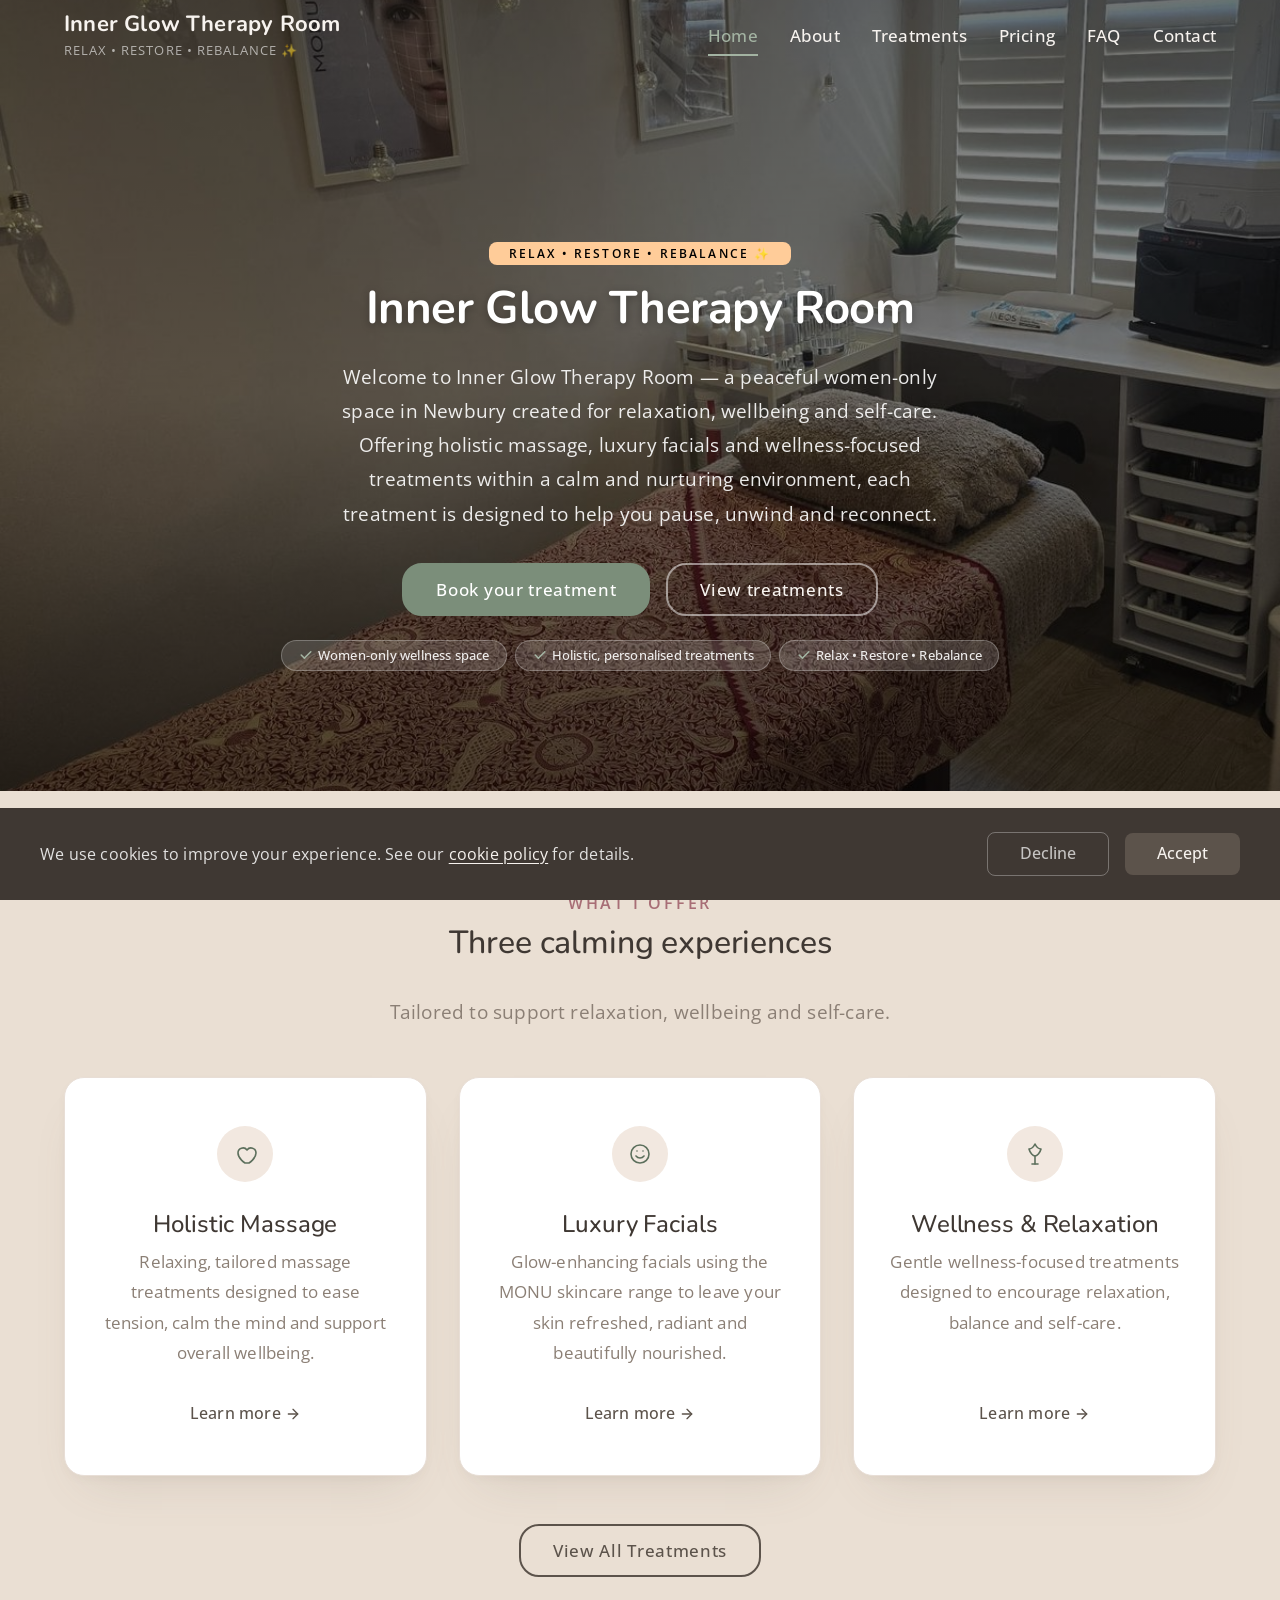
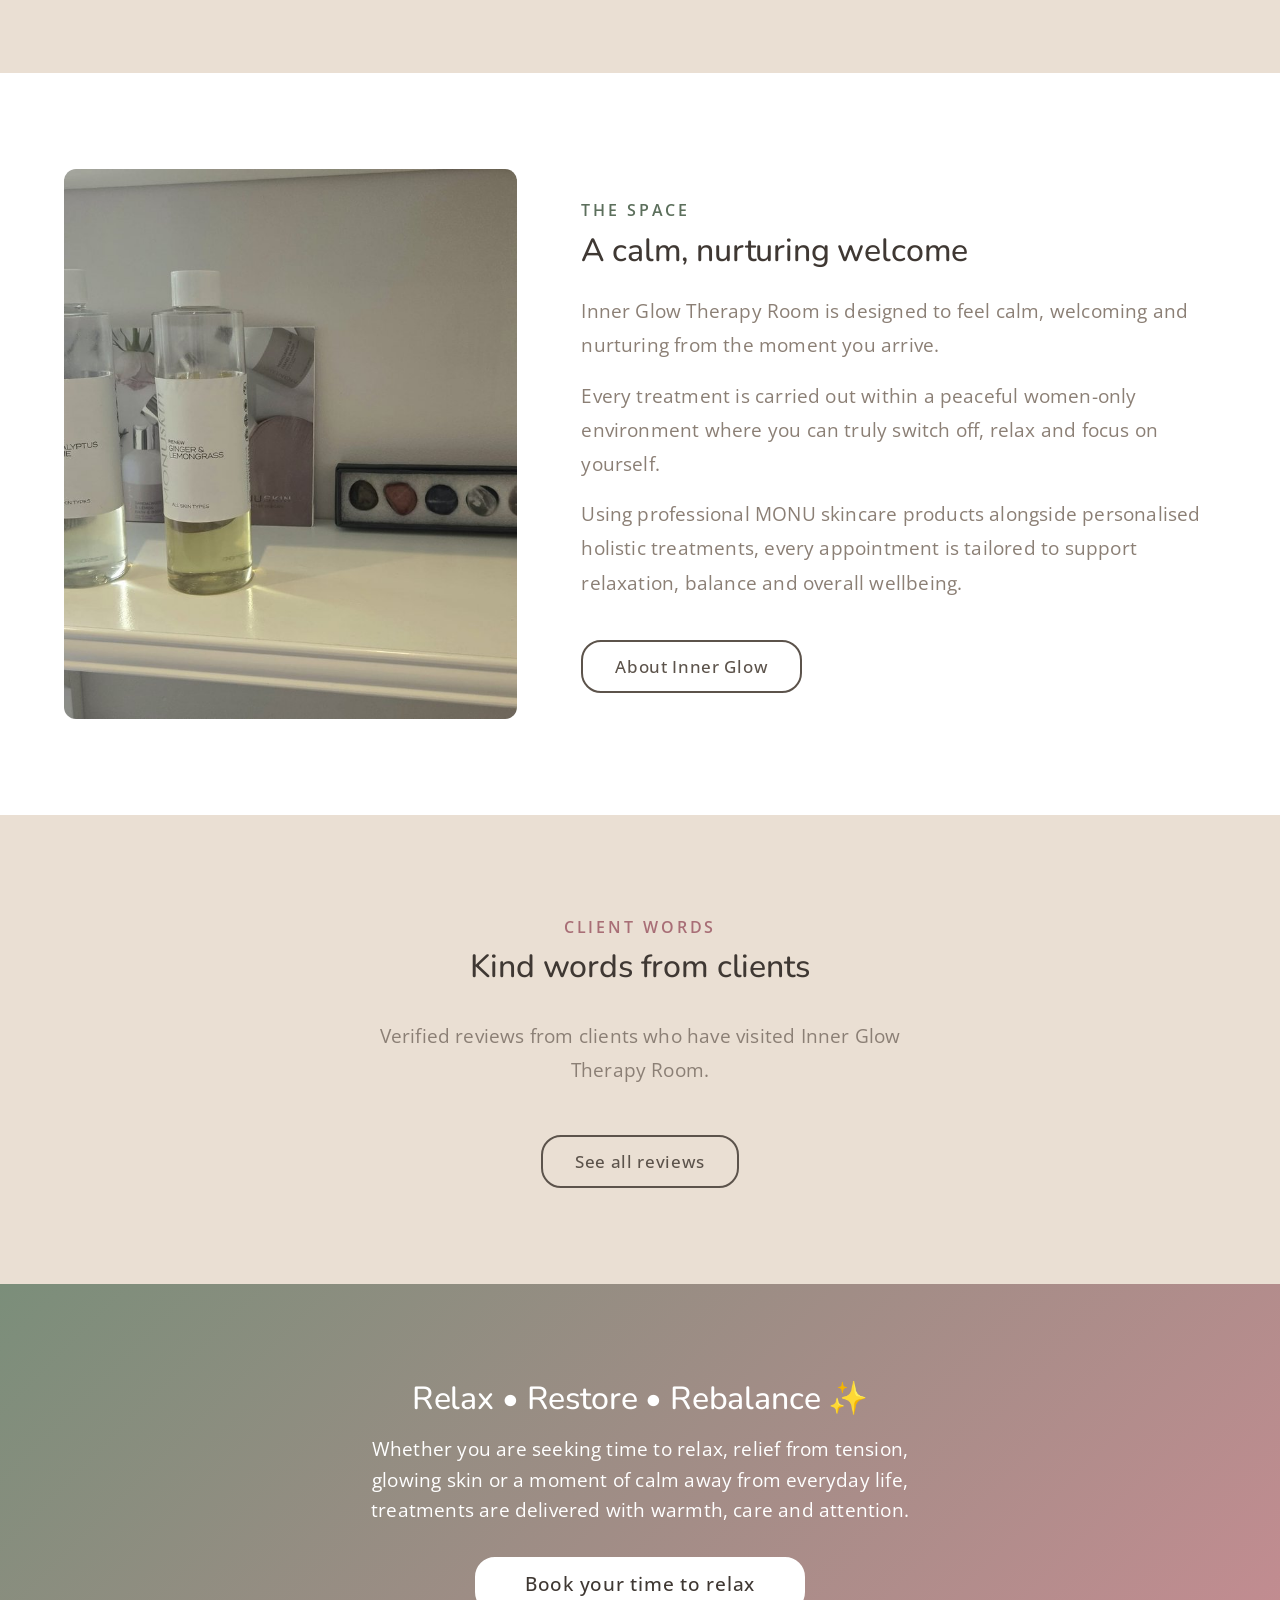
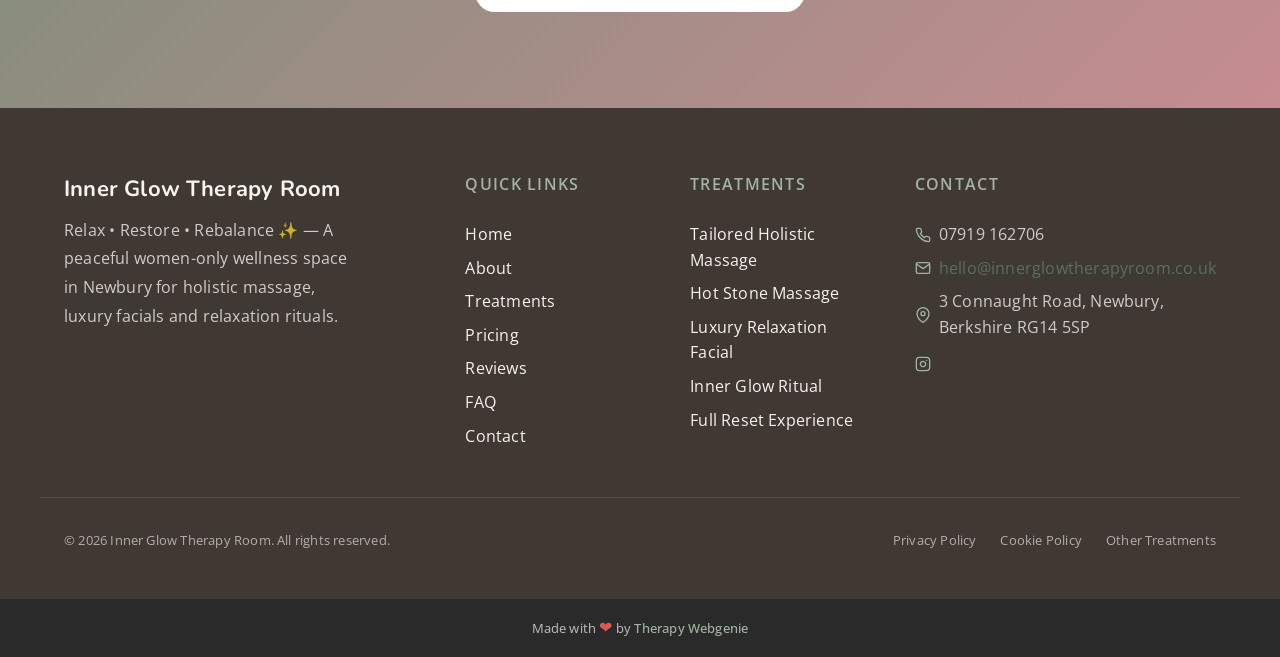
==== commit e1bdd958: "Add VerifiedPractitioner badge, review carousels + reviews page - Hero: VerifiedPractitioner pill ba" ====
--- a/index.html
+++ b/index.html
@@ -3,7 +3,7 @@
 <head>
   <meta charset="UTF-8">
   <meta name="viewport" content="width=device-width, initial-scale=1.0">
-  <meta name="description" content="Women-only wellness space in Newbury offering holistic massage, luxury facials and relaxation treatments. Relax, restore and rebalance with personalised care.">
+  <meta name="description" content="Inner Glow Therapy Room — a peaceful women-only space in Newbury for holistic massage, luxury facials and wellness-focused treatments. Relax • Restore • Rebalance.">
   <meta name="robots" content="max-image-preview:large">
   <meta name="author" content="Inner Glow Therapy Room">
   <title>Inner Glow Therapy Room — Newbury</title>
@@ -157,6 +157,9 @@
             <li><svg xmlns="http://www.w3.org/2000/svg" viewBox="0 0 20 20" fill="currentColor"><path fill-rule="evenodd" d="M16.707 5.293a1 1 0 010 1.414l-8 8a1 1 0 01-1.414 0l-4-4a1 1 0 011.414-1.414L8 12.586l7.293-7.293a1 1 0 011.414 0z" clip-rule="evenodd"/></svg> Holistic, personalised treatments</li>
             <li><svg xmlns="http://www.w3.org/2000/svg" viewBox="0 0 20 20" fill="currentColor"><path fill-rule="evenodd" d="M16.707 5.293a1 1 0 010 1.414l-8 8a1 1 0 01-1.414 0l-4-4a1 1 0 011.414-1.414L8 12.586l7.293-7.293a1 1 0 011.414 0z" clip-rule="evenodd"/></svg> Relax • Restore • Rebalance</li>
           </ul>
+          <div class="hero__badge" style="margin-top: var(--space-lg);">
+            <script src="https://www.verifiedpractitioner.com/badge.js?v=1784498570" data-practitioner="b5d9766b9d2d903109b8fe72cf2fe5d5f544eda7db6e798d1ac1501a0e8c574e" data-badge-style="pill" async></script>
+          </div>
         </div>
       </div>
     </section>
@@ -220,36 +223,12 @@
       <div class="container text-center">
         <span class="section-label">Client Words</span>
         <h2>Kind words from clients</h2>
-        <p class="section-subtitle" style="margin-left: auto; margin-right: auto;">A few kind words from clients who have visited Josie.</p>
-      </div>
-      <div class="container grid grid--2">
-        <div class="testimonial testimonial--card">
-          <div class="testimonial__stars">
-            <svg viewBox="0 0 24 24"><path d="M12 2l3.09 6.26L22 9.27l-5 4.87 1.18 6.88L12 17.77l-6.18 3.25L7 14.14 2 9.27l6.91-1.01L12 2z"/></svg>
-            <svg viewBox="0 0 24 24"><path d="M12 2l3.09 6.26L22 9.27l-5 4.87 1.18 6.88L12 17.77l-6.18 3.25L7 14.14 2 9.27l6.91-1.01L12 2z"/></svg>
-            <svg viewBox="0 0 24 24"><path d="M12 2l3.09 6.26L22 9.27l-5 4.87 1.18 6.88L12 17.77l-6.18 3.25L7 14.14 2 9.27l6.91-1.01L12 2z"/></svg>
-            <svg viewBox="0 0 24 24"><path d="M12 2l3.09 6.26L22 9.27l-5 4.87 1.18 6.88L12 17.77l-6.18 3.25L7 14.14 2 9.27l6.91-1.01L12 2z"/></svg>
-            <svg viewBox="0 0 24 24"><path d="M12 2l3.09 6.26L22 9.27l-5 4.87 1.18 6.88L12 17.77l-6.18 3.25L7 14.14 2 9.27l6.91-1.01L12 2z"/></svg>
-          </div>
-          <p class="testimonial__quote">I had an amazing massage, Josie is very professional, lovely and kind, highly recommend, thank you so much!</p>
-          <p class="testimonial__author">Kel Jo</p>
-        </div>
-        <div class="testimonial testimonial--card">
-          <div class="testimonial__stars">
-            <svg viewBox="0 0 24 24"><path d="M12 2l3.09 6.26L22 9.27l-5 4.87 1.18 6.88L12 17.77l-6.18 3.25L7 14.14 2 9.27l6.91-1.01L12 2z"/></svg>
-            <svg viewBox="0 0 24 24"><path d="M12 2l3.09 6.26L22 9.27l-5 4.87 1.18 6.88L12 17.77l-6.18 3.25L7 14.14 2 9.27l6.91-1.01L12 2z"/></svg>
-            <svg viewBox="0 0 24 24"><path d="M12 2l3.09 6.26L22 9.27l-5 4.87 1.18 6.88L12 17.77l-6.18 3.25L7 14.14 2 9.27l6.91-1.01L12 2z"/></svg>
-            <svg viewBox="0 0 24 24"><path d="M12 2l3.09 6.26L22 9.27l-5 4.87 1.18 6.88L12 17.77l-6.18 3.25L7 14.14 2 9.27l6.91-1.01L12 2z"/></svg>
-            <svg viewBox="0 0 24 24"><path d="M12 2l3.09 6.26L22 9.27l-5 4.87 1.18 6.88L12 17.77l-6.18 3.25L7 14.14 2 9.27l6.91-1.01L12 2z"/></svg>
-          </div>
-          <p class="testimonial__quote">Fantastic first treatment, massage and facial. Highly recommended. Already booked to go again.</p>
-          <p class="testimonial__author">Sherridan Wills</p>
-        </div>
-      </div>
-      <div class="container text-center">
-        <div style="display: flex; gap: var(--space-md); justify-content: center; flex-wrap: wrap; margin-top: var(--space-2xl);">
-          <a href="https://g.page/r/CRBM_p4vcRq8EBM/review" target="_blank" rel="noopener" class="btn btn--primary">Read Google Reviews</a>
-          <a href="https://www.facebook.com/share/16c6Hbuk7z/" target="_blank" rel="noopener" class="btn btn--secondary">Read Facebook Reviews</a>
+        <p class="section-subtitle" style="margin-left: auto; margin-right: auto;">Verified reviews from clients who have visited Inner Glow Therapy Room.</p>
+        <div style="margin-top: var(--space-2xl);">
+          <script src="https://www.verifiedpractitioner.com/widget-loader.js" data-practitioner="b5d9766b9d2d903109b8fe72cf2fe5d5f544eda7db6e798d1ac1501a0e8c574e" data-widget-style="compact-clear" defer></script><noscript><a href="https://www.verifiedpractitioner.com/reviews/inner-glow-therapy-room/" rel="noopener">Read verified client reviews for Inner Glow Therapy Room</a></noscript>
+        </div>
+        <div style="margin-top: var(--space-xl);">
+          <a href="reviews.html" class="btn btn--secondary">See all reviews</a>
         </div>
       </div>
     </section>
@@ -278,6 +257,7 @@
           <a href="about.html" class="footer__link">About</a>
           <a href="treatments.html" class="footer__link">Treatments</a>
           <a href="pricing.html" class="footer__link">Pricing</a>
+          <a href="reviews.html" class="footer__link">Reviews</a>
           <a href="faq.html" class="footer__link">FAQ</a>
           <a href="contact.html" class="footer__link">Contact</a>
         </div>
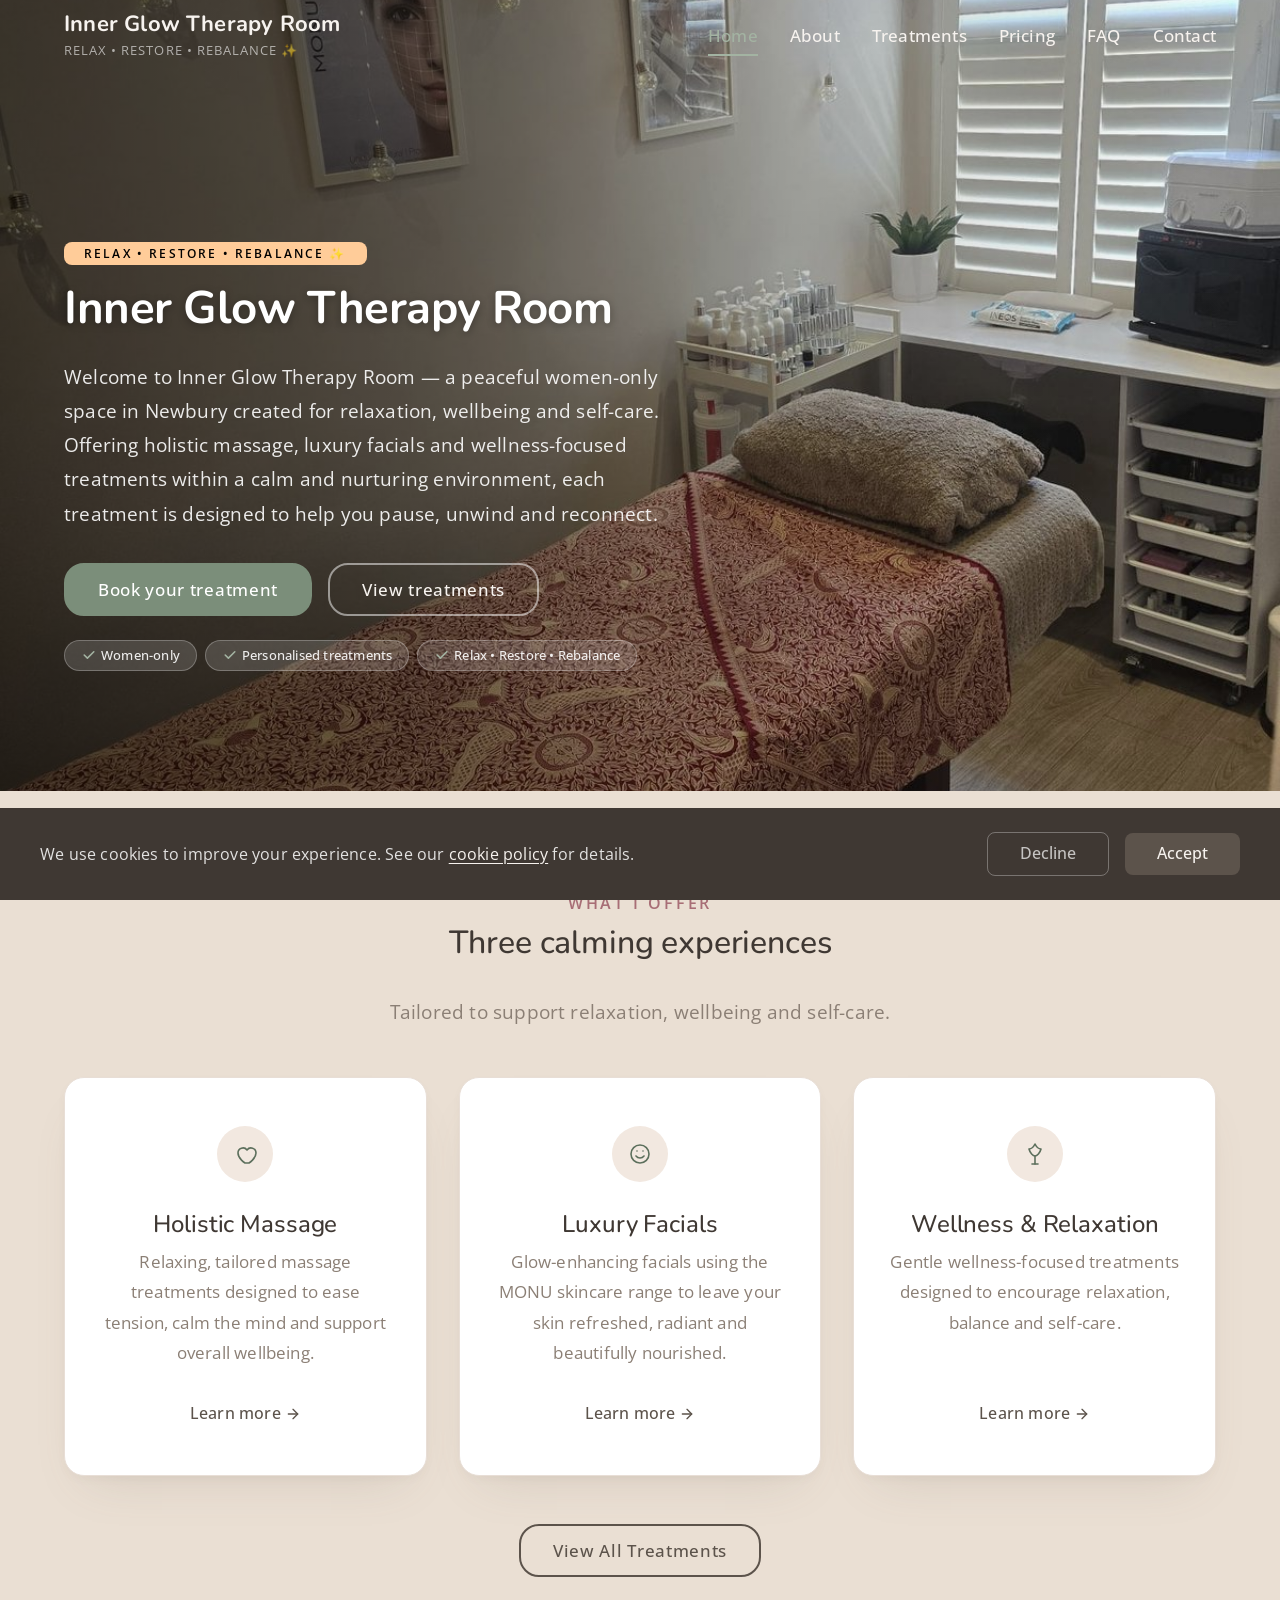
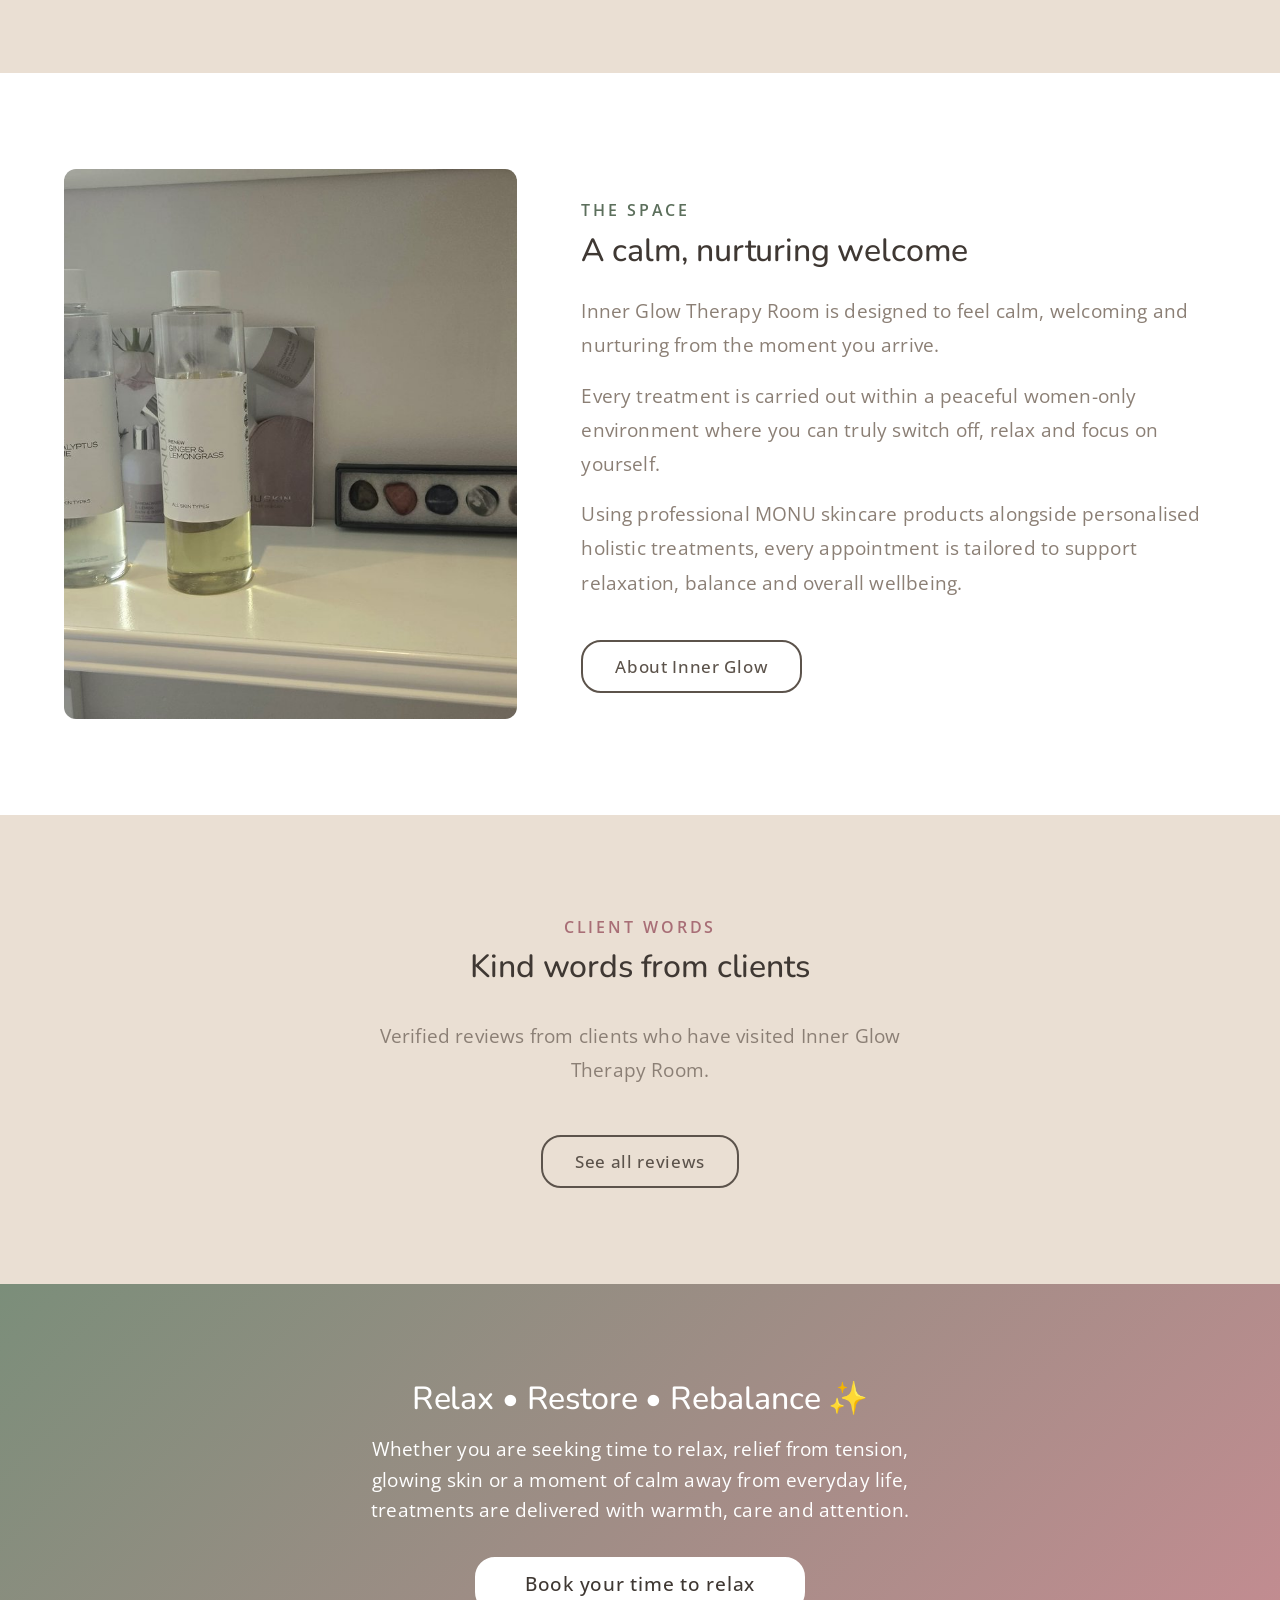
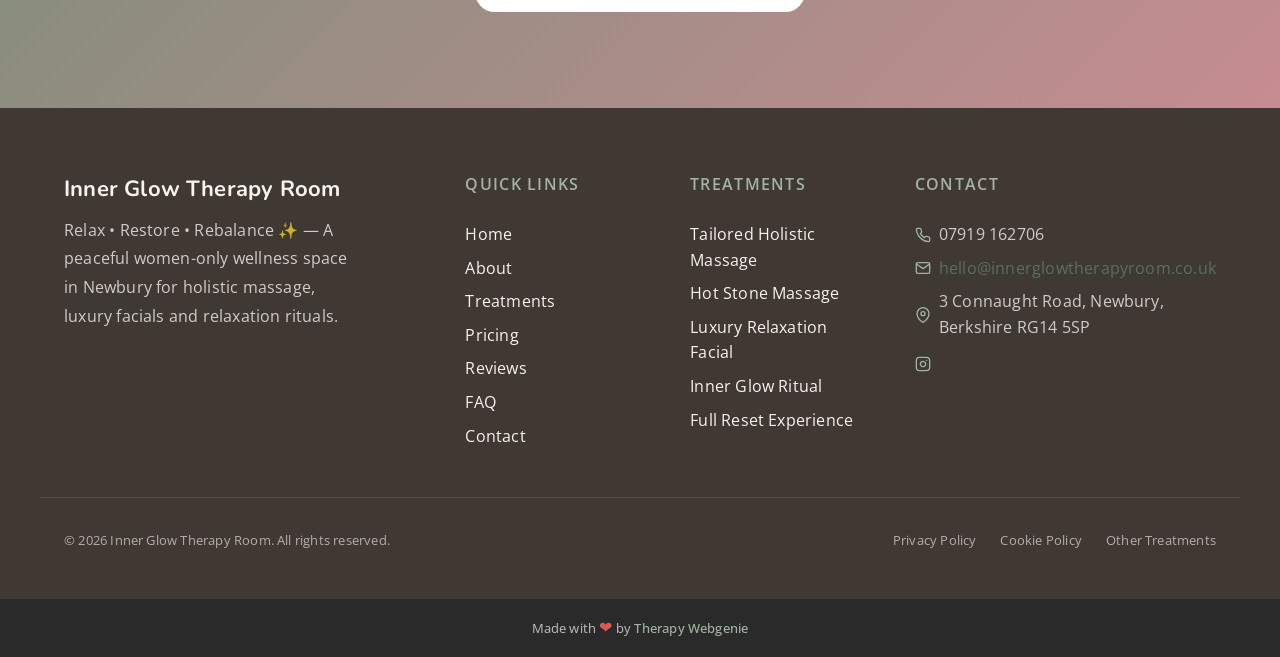
==== commit fde9e19e: "Homepage hero: left-align text, vibrant right side, tighter pills - Hero text/content/actions/ticks " ====
--- a/index.html
+++ b/index.html
@@ -3,7 +3,7 @@
 <head>
   <meta charset="UTF-8">
   <meta name="viewport" content="width=device-width, initial-scale=1.0">
-  <meta name="description" content="Inner Glow Therapy Room — a peaceful women-only space in Newbury for holistic massage, luxury facials and wellness-focused treatments. Relax • Restore • Rebalance.">
+  <meta name="description" content="Women-only wellness space in Newbury offering holistic massage, luxury facials and relaxation treatments. Relax, restore and rebalance with personalised care.">
   <meta name="robots" content="max-image-preview:large">
   <meta name="author" content="Inner Glow Therapy Room">
   <title>Inner Glow Therapy Room — Newbury</title>
@@ -21,9 +21,9 @@
   <link rel="preconnect" href="https://fonts.gstatic.com" crossorigin>
   <link rel="icon" href="images/favicon.png" type="image/png" sizes="96x96">
   <link rel="apple-touch-icon" href="images/apple-touch-icon.png">
-  <link rel="stylesheet" href="css/base.css?v=175">
-  <link rel="stylesheet" href="css/components.css?v=175">
-  <link rel="stylesheet" href="css/theme.css?v=175">
+  <link rel="stylesheet" href="css/base.css?v=176">
+  <link rel="stylesheet" href="css/components.css?v=176">
+  <link rel="stylesheet" href="css/theme.css?v=176">
   <!-- PROFILE:schema -->
   <script type="application/ld+json">
   {
@@ -153,8 +153,8 @@
             <a href="treatments.html" class="btn btn--secondary">View treatments</a>
           </div>
           <ul class="hero__ticks">
-            <li><svg xmlns="http://www.w3.org/2000/svg" viewBox="0 0 20 20" fill="currentColor"><path fill-rule="evenodd" d="M16.707 5.293a1 1 0 010 1.414l-8 8a1 1 0 01-1.414 0l-4-4a1 1 0 011.414-1.414L8 12.586l7.293-7.293a1 1 0 011.414 0z" clip-rule="evenodd"/></svg> Women-only wellness space</li>
-            <li><svg xmlns="http://www.w3.org/2000/svg" viewBox="0 0 20 20" fill="currentColor"><path fill-rule="evenodd" d="M16.707 5.293a1 1 0 010 1.414l-8 8a1 1 0 01-1.414 0l-4-4a1 1 0 011.414-1.414L8 12.586l7.293-7.293a1 1 0 011.414 0z" clip-rule="evenodd"/></svg> Holistic, personalised treatments</li>
+            <li><svg xmlns="http://www.w3.org/2000/svg" viewBox="0 0 20 20" fill="currentColor"><path fill-rule="evenodd" d="M16.707 5.293a1 1 0 010 1.414l-8 8a1 1 0 01-1.414 0l-4-4a1 1 0 011.414-1.414L8 12.586l7.293-7.293a1 1 0 011.414 0z" clip-rule="evenodd"/></svg> Women-only</li>
+            <li><svg xmlns="http://www.w3.org/2000/svg" viewBox="0 0 20 20" fill="currentColor"><path fill-rule="evenodd" d="M16.707 5.293a1 1 0 010 1.414l-8 8a1 1 0 01-1.414 0l-4-4a1 1 0 011.414-1.414L8 12.586l7.293-7.293a1 1 0 011.414 0z" clip-rule="evenodd"/></svg> Personalised treatments</li>
             <li><svg xmlns="http://www.w3.org/2000/svg" viewBox="0 0 20 20" fill="currentColor"><path fill-rule="evenodd" d="M16.707 5.293a1 1 0 010 1.414l-8 8a1 1 0 01-1.414 0l-4-4a1 1 0 011.414-1.414L8 12.586l7.293-7.293a1 1 0 011.414 0z" clip-rule="evenodd"/></svg> Relax • Restore • Rebalance</li>
           </ul>
           <div class="hero__badge" style="margin-top: var(--space-lg);">
--- a/css/theme.css
+++ b/css/theme.css
@@ -490,3 +490,53 @@
 }
 
 /* === END BACKFILL === */
+
+/* =============================================
+   Homepage hero (hero--image): left-aligned text,
+   image kept vibrant on the right, ticks on one row (desktop)
+   ============================================= */
+
+/* Left-align the hero content */
+.hero--image .hero__inner {
+  justify-items: start;
+}
+.hero--image .hero__content {
+  text-align: left;
+  margin-left: 0;
+  margin-right: auto;
+}
+.hero--image .hero__text {
+  margin-left: 0;
+  margin-right: 0;
+}
+.hero--image .hero__actions,
+.hero--image .hero__ticks {
+  justify-content: flex-start;
+}
+.hero--image .hero__badge {
+  text-align: left;
+}
+
+/* Overlay: darker on the left (behind the text), clearing to the right
+   so the right-hand side of the photo stays bright and vibrant. */
+.hero--image::before {
+  background: linear-gradient(90deg,
+    rgba(0,0,0,0.62) 0%,
+    rgba(0,0,0,0.45) 32%,
+    rgba(0,0,0,0.15) 62%,
+    rgba(0,0,0,0) 100%);
+}
+
+@media (min-width: 768px) {
+  /* Keep the three pills on a single row on desktop */
+  .hero--image .hero__ticks {
+    flex-wrap: nowrap;
+  }
+}
+
+@media (max-width: 767px) {
+  /* On mobile the text spans full width, so use an even overlay for legibility */
+  .hero--image::before {
+    background: linear-gradient(180deg, rgba(0,0,0,0.55) 0%, rgba(0,0,0,0.5) 100%);
+  }
+}
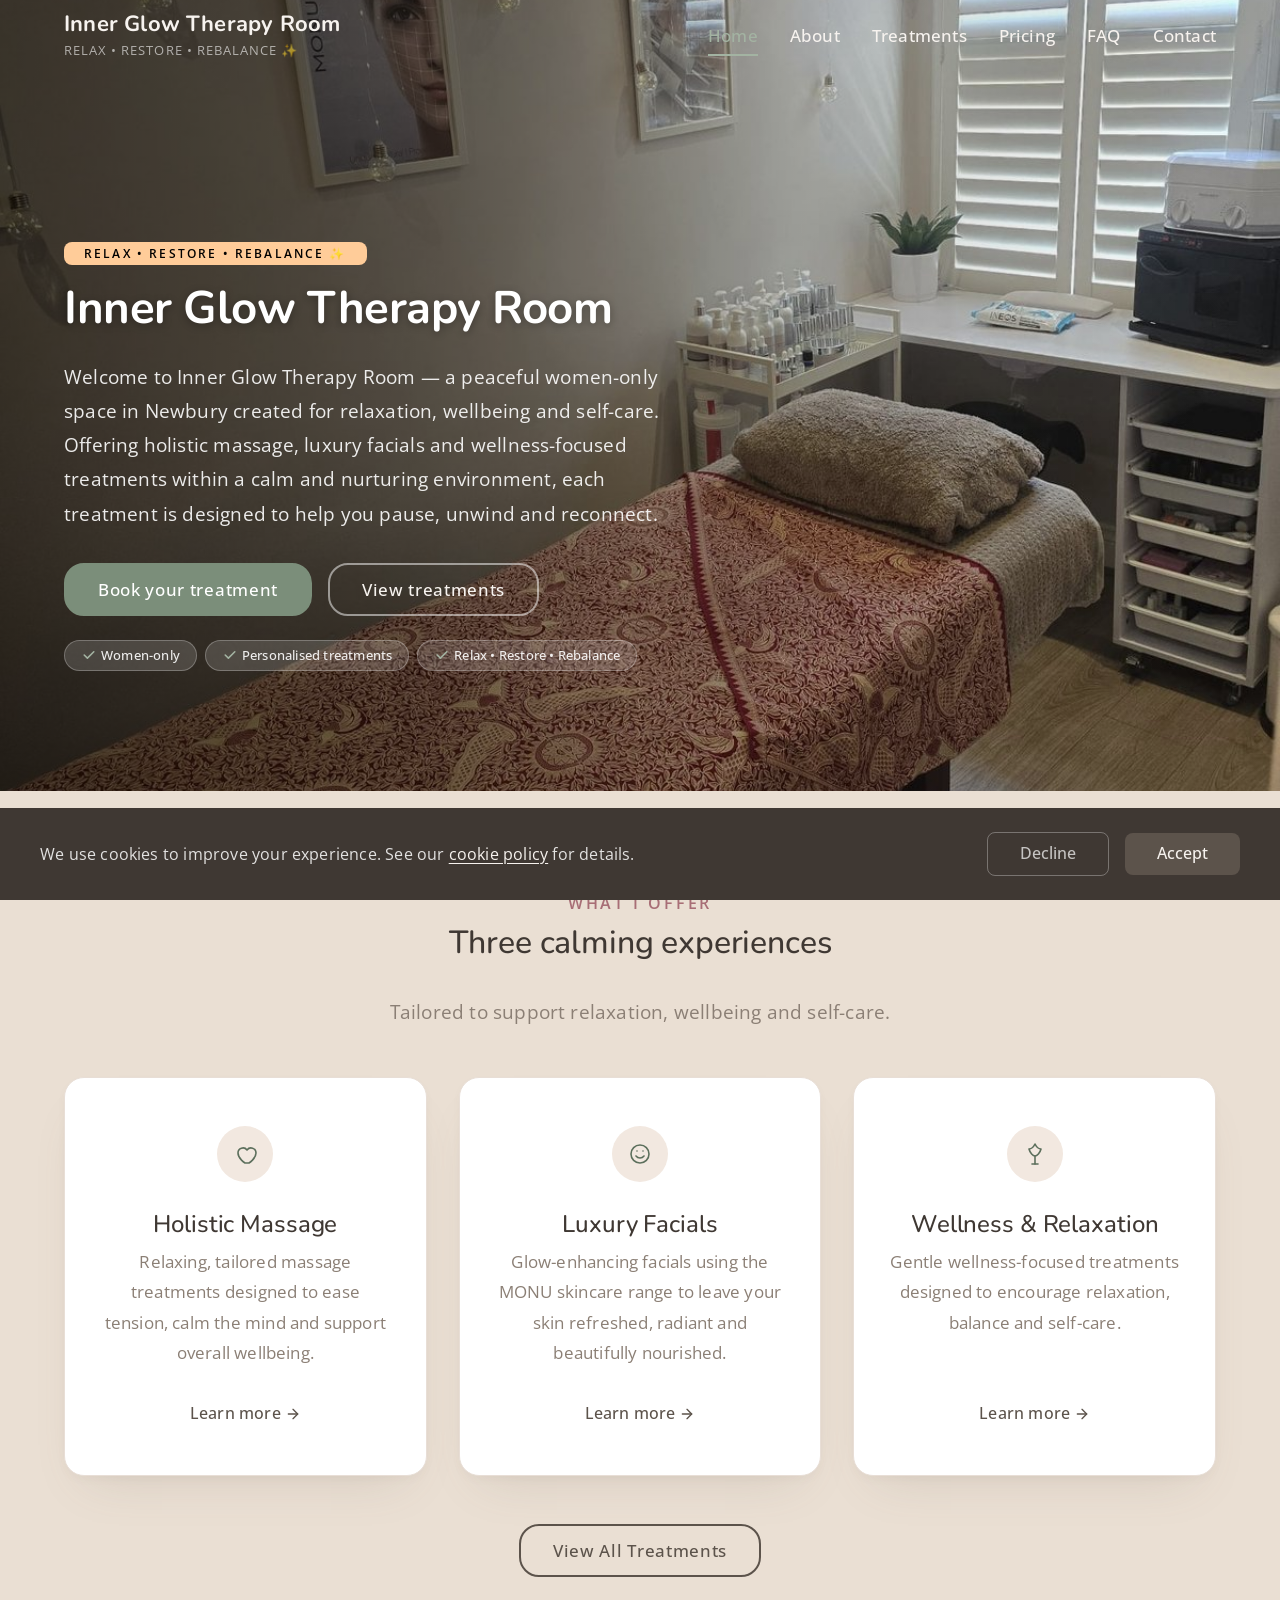
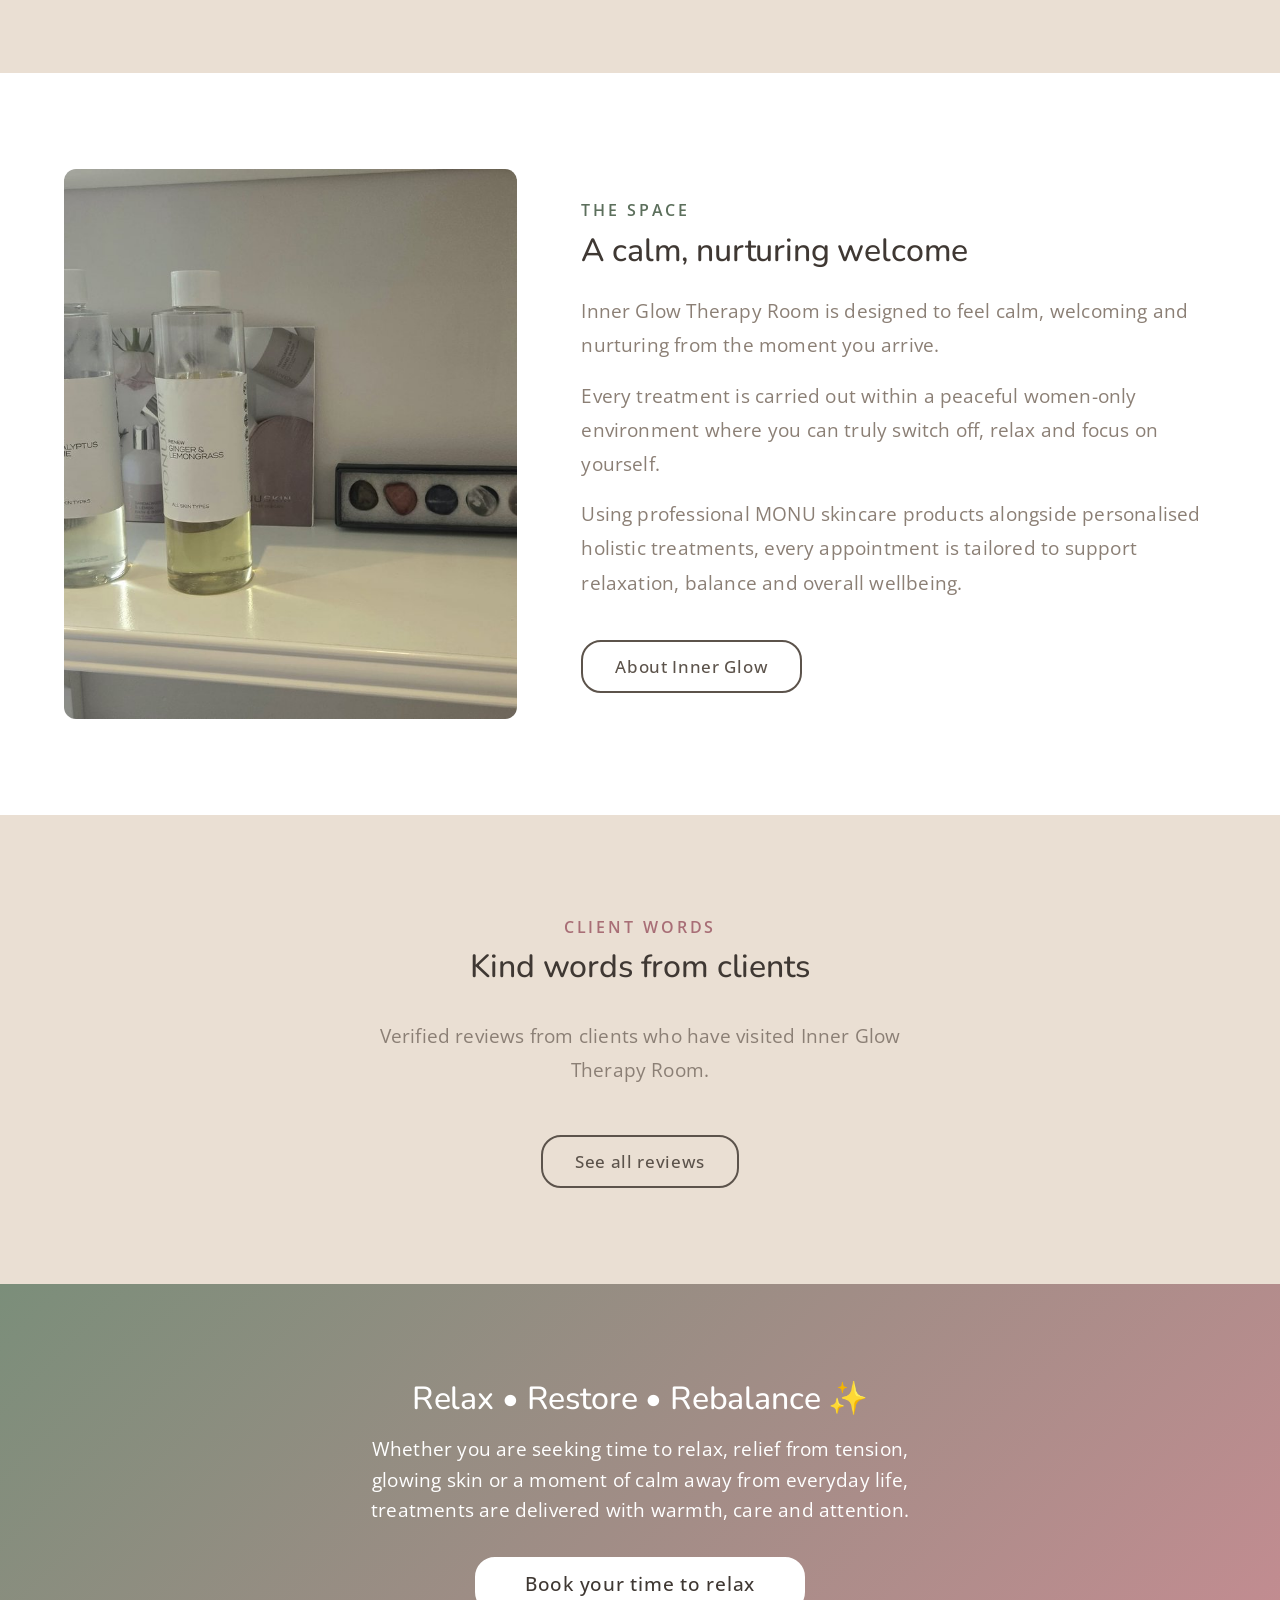
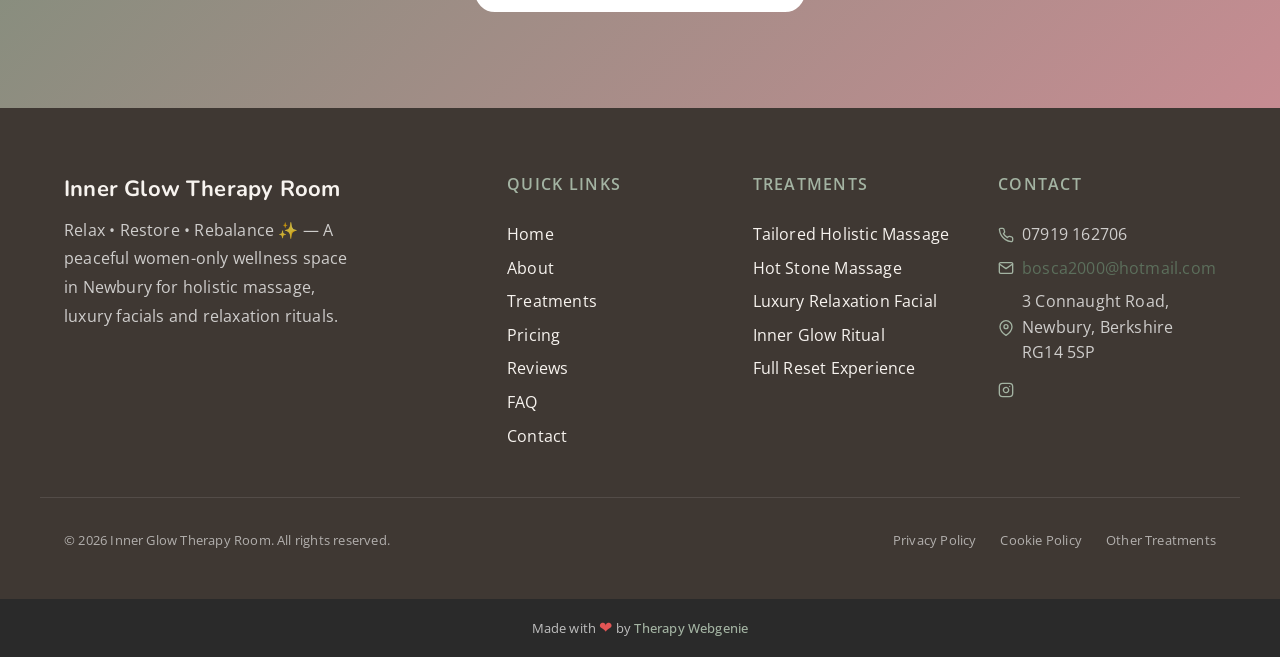
==== commit 06cb9989: "Update business profile via Site Editor" ====
--- a/index.html
+++ b/index.html
@@ -25,35 +25,19 @@
   <link rel="stylesheet" href="css/components.css?v=176">
   <link rel="stylesheet" href="css/theme.css?v=176">
   <!-- PROFILE:schema -->
-  <script type="application/ld+json">
-  {
+    <script type="application/ld+json">
+    {
     "@context": "https://schema.org",
     "@type": "LocalBusiness",
-    "name": "Inner Glow Therapy Room",
-    "description": "A peaceful women-only space in Newbury for holistic massage, luxury facials and wellness-focused treatments.",
     "url": "https://www.innerglowtherapyroom.co.uk",
-    "telephone": "07919162706",
-    "email": "hello@innerglowtherapyroom.co.uk",
-    "address": {
-      "@type": "PostalAddress",
-      "streetAddress": "3 Connaught Road",
-      "addressLocality": "Newbury",
-      "addressRegion": "Berkshire",
-      "postalCode": "RG14 5SP",
-      "addressCountry": "GB"
-    },
-    "openingHours": [
-      "Tu 10:00-19:00",
-      "We 09:30-15:00",
-      "Th 09:30-19:00",
-      "Fr 09:30-16:00",
-      "Sa 09:30-15:00"
-    ],
-    "image": "https://www.innerglowtherapyroom.co.uk/images/hero.jpg",
-    "priceRange": "£££"
-  }
-  </script>
-  <!-- /PROFILE:schema -->
+    "email": "bosca2000@hotmail.com",
+    "sameAs": [
+        "https://www.facebook.com/innerglowtherapyroom",
+        "https://www.instagram.com/innerglowtherapyroom"
+    ]
+}
+    </script>
+<!-- /PROFILE:schema -->
   <script type="application/ld+json">
   {
     "@context": "https://schema.org",
@@ -88,13 +72,13 @@
   <!-- SECTION: nav -->
   <nav class="nav nav--transparent nav--transparent-dark" style="--nav-transparent-bg: transparent; border-bottom: none;" role="navigation" aria-label="Main navigation">
     <div class="container nav__inner">
-      <a href="index.html" class="nav__brand">
+      <a href="./" class="nav__brand">
         <!-- PROFILE:logo --><!-- /PROFILE:logo -->
         <span class="nav__name"><!-- PROFILE:site_title -->Inner Glow Therapy Room<!-- /PROFILE:site_title --></span>
         <span class="nav__title"><!-- PROFILE:site_slogan -->Relax • Restore • Rebalance ✨<!-- /PROFILE:site_slogan --></span>
       </a>
       <div class="nav__links">
-        <a href="index.html" class="nav__link nav__link--active">Home</a>
+        <a href="./" class="nav__link nav__link--active">Home</a>
         <a href="about.html" class="nav__link">About</a>
         <a href="treatments.html" class="nav__link">Treatments</a>
         <a href="pricing.html" class="nav__link">Pricing</a>
@@ -108,7 +92,7 @@
       </button>
     </div>
     <div class="nav__mobile" id="mobile-menu" role="menu">
-      <a href="index.html" class="nav__link nav__link--active" role="menuitem">Home</a>
+      <a href="./" class="nav__link nav__link--active" role="menuitem">Home</a>
       <a href="about.html" class="nav__link" role="menuitem">About</a>
       <a href="treatments.html" class="nav__link" role="menuitem">Treatments</a>
       <a href="pricing.html" class="nav__link" role="menuitem">Pricing</a>
@@ -253,7 +237,7 @@
       <div class="footer__col">
         <p class="footer__heading">Quick Links</p>
         <div class="footer__links">
-          <a href="index.html" class="footer__link">Home</a>
+          <a href="./" class="footer__link">Home</a>
           <a href="about.html" class="footer__link">About</a>
           <a href="treatments.html" class="footer__link">Treatments</a>
           <a href="pricing.html" class="footer__link">Pricing</a>
@@ -280,7 +264,7 @@
         </div>
         <div class="footer__contact-item">
           <svg xmlns="http://www.w3.org/2000/svg" viewBox="0 0 24 24" fill="none" stroke="currentColor" stroke-width="2" stroke-linecap="round" stroke-linejoin="round"><path d="M4 4h16c1.1 0 2 .9 2 2v12c0 1.1-.9 2-2 2H4c-1.1 0-2-.9-2-2V6c0-1.1.9-2 2-2z"></path><polyline points="22,6 12,13 2,6"></polyline></svg>
-          <!-- PROFILE:email --><a href="mailto:hello@innerglowtherapyroom.co.uk">hello@innerglowtherapyroom.co.uk</a><!-- /PROFILE:email -->
+          <!-- PROFILE:email --><a href="mailto:bosca2000@hotmail.com">bosca2000@hotmail.com</a><!-- /PROFILE:email -->
         </div>
         <div class="footer__contact-item">
           <svg xmlns="http://www.w3.org/2000/svg" viewBox="0 0 24 24" fill="none" stroke="currentColor" stroke-width="2" stroke-linecap="round" stroke-linejoin="round"><path d="M21 10c0 7-9 13-9 13s-9-6-9-13a9 9 0 0 1 18 0z"></path><circle cx="12" cy="10" r="3"></circle></svg>
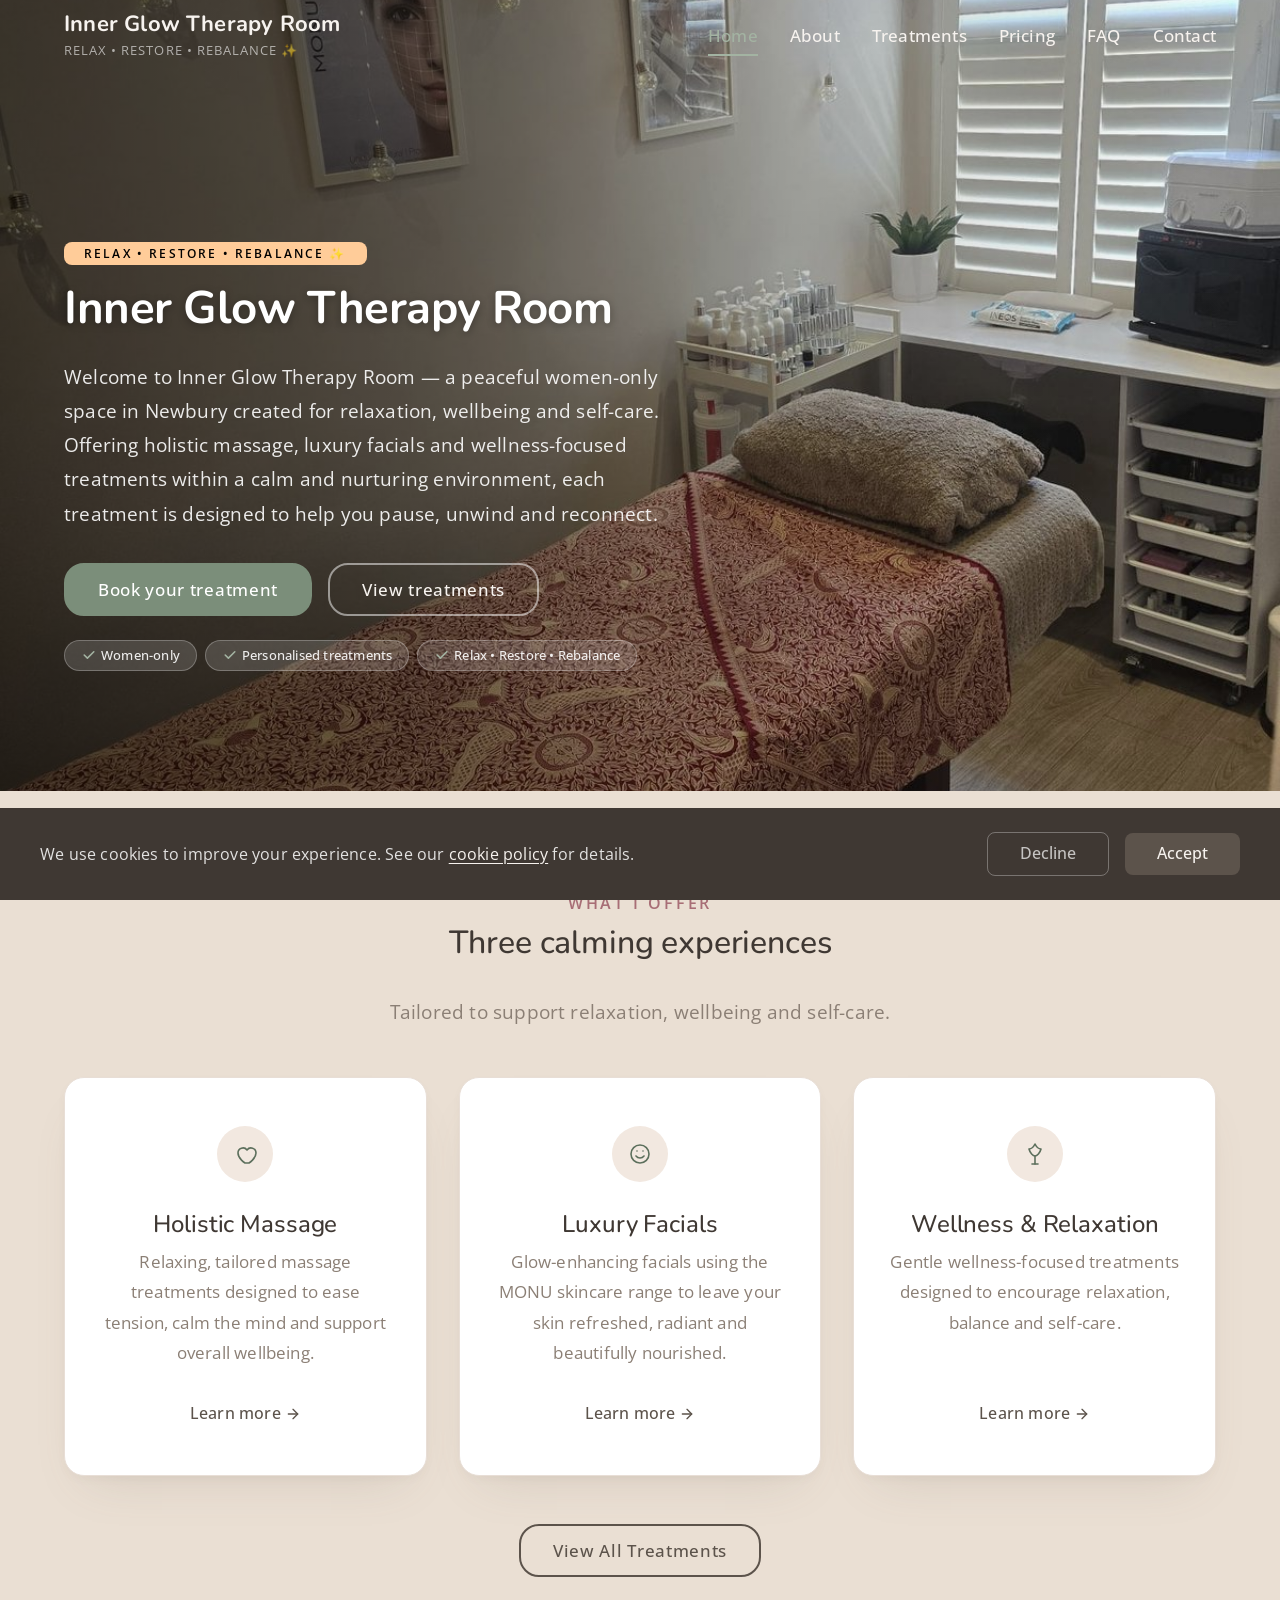
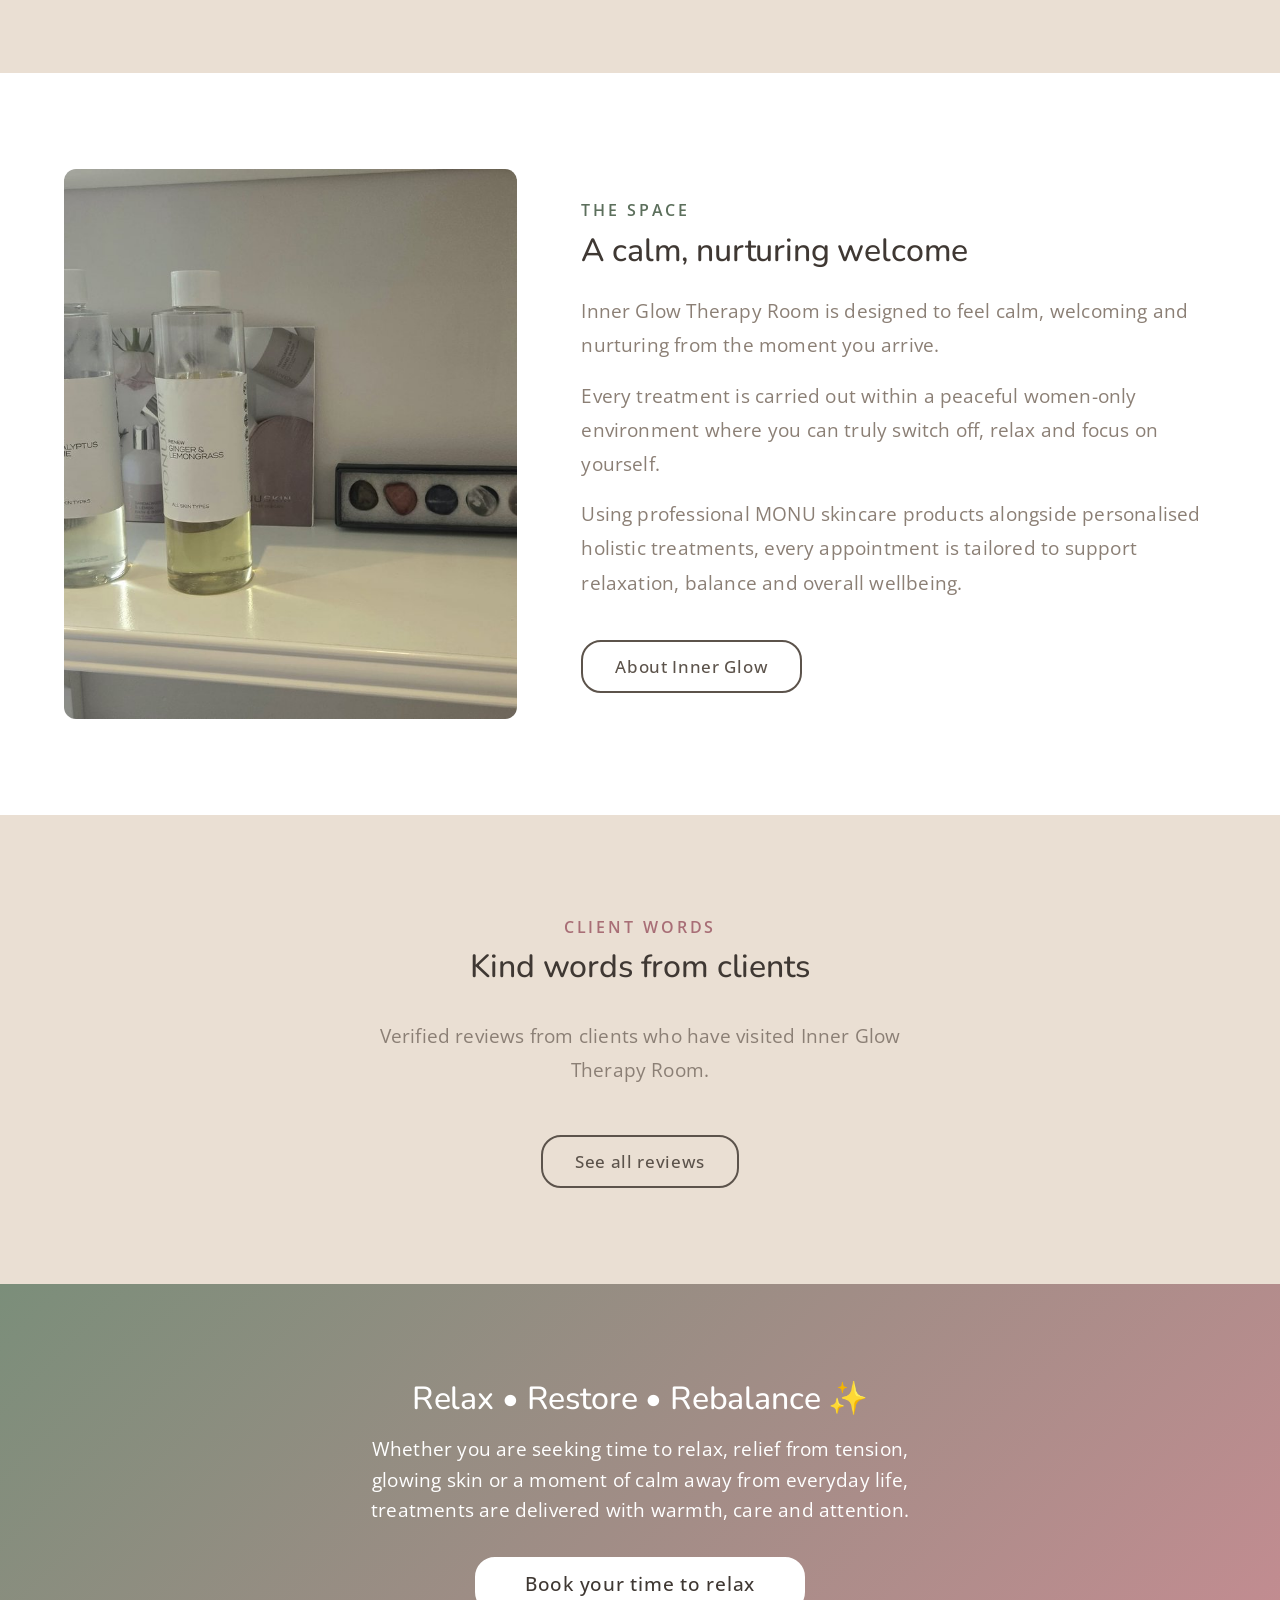
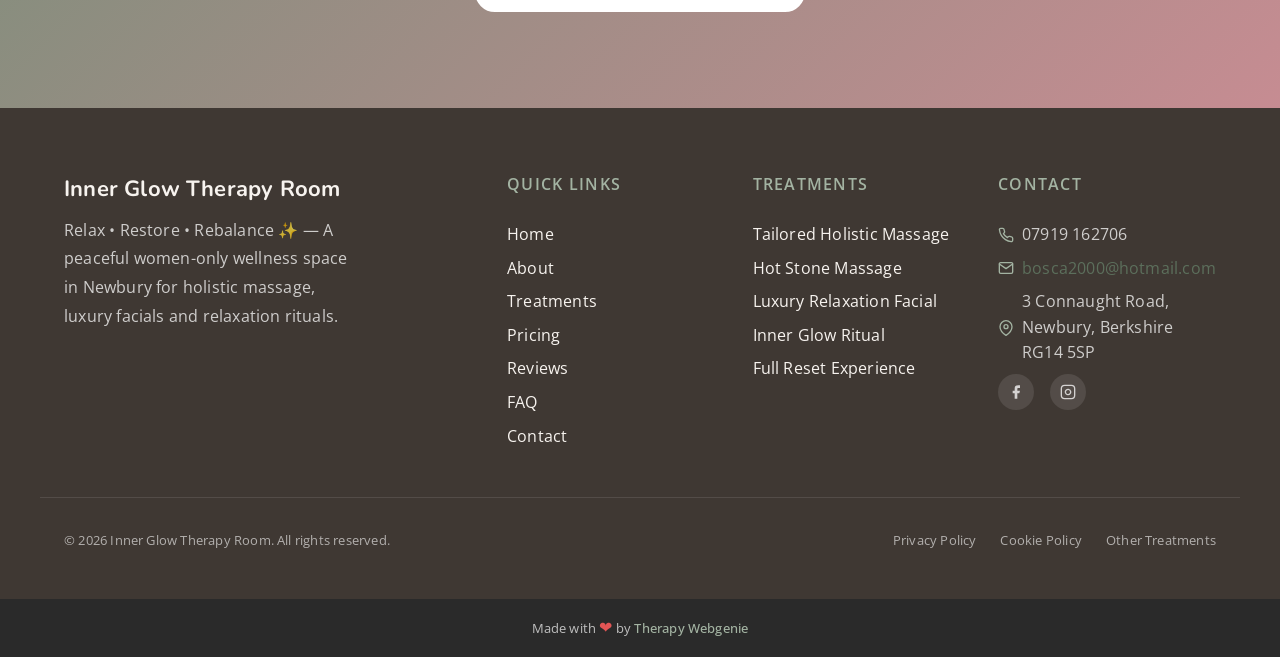
==== commit 53ed831b: "Footer: use the library social component, driven by the portal Her Instagram link was hand-built at " ====
--- a/index.html
+++ b/index.html
@@ -270,10 +270,9 @@
           <svg xmlns="http://www.w3.org/2000/svg" viewBox="0 0 24 24" fill="none" stroke="currentColor" stroke-width="2" stroke-linecap="round" stroke-linejoin="round"><path d="M21 10c0 7-9 13-9 13s-9-6-9-13a9 9 0 0 1 18 0z"></path><circle cx="12" cy="10" r="3"></circle></svg>
           <!-- PROFILE:address --><span>3 Connaught Road, Newbury, Berkshire RG14 5SP</span><!-- /PROFILE:address -->
         </div>
-        <div class="footer__contact-item" style="margin-top: var(--space-md);">
-          <a href="https://www.instagram.com/innerglowtherapyroom" target="_blank" rel="noopener" aria-label="Inner Glow Therapy Room on Instagram" style="display:inline-flex;">
-            <svg xmlns="http://www.w3.org/2000/svg" width="22" height="22" viewBox="0 0 24 24" fill="none" stroke="currentColor" stroke-width="2" stroke-linecap="round" stroke-linejoin="round"><rect x="2" y="2" width="20" height="20" rx="5" ry="5"></rect><path d="M16 11.37A4 4 0 1 1 12.63 8 4 4 0 0 1 16 11.37z"></path><line x1="17.5" y1="6.5" x2="17.51" y2="6.5"></line></svg>
-          </a>
+        <div class="footer__social">
+          <!-- PROFILE:social_facebook --><a href="https://www.facebook.com/innerglowtherapyroom" aria-label="Facebook" target="_blank" rel="noopener noreferrer"><svg viewBox="0 0 24 24" fill="currentColor" aria-hidden="true"><path d="M18 2h-3a5 5 0 0 0-5 5v3H7v4h3v8h4v-8h3l1-4h-4V7a1 1 0 0 1 1-1h3z"/></svg></a><!-- /PROFILE:social_facebook -->
+          <!-- PROFILE:social_instagram --><a href="https://www.instagram.com/innerglowtherapyroom" aria-label="Instagram" target="_blank" rel="noopener noreferrer"><svg viewBox="0 0 24 24" fill="none" stroke="currentColor" stroke-width="2" aria-hidden="true"><rect x="2" y="2" width="20" height="20" rx="5" ry="5"/><path d="M16 11.37A4 4 0 1 1 12.63 8 4 4 0 0 1 16 11.37z"/><line x1="17.5" y1="6.5" x2="17.51" y2="6.5"/></svg></a><!-- /PROFILE:social_instagram -->
         </div>
       </div>
     </div>
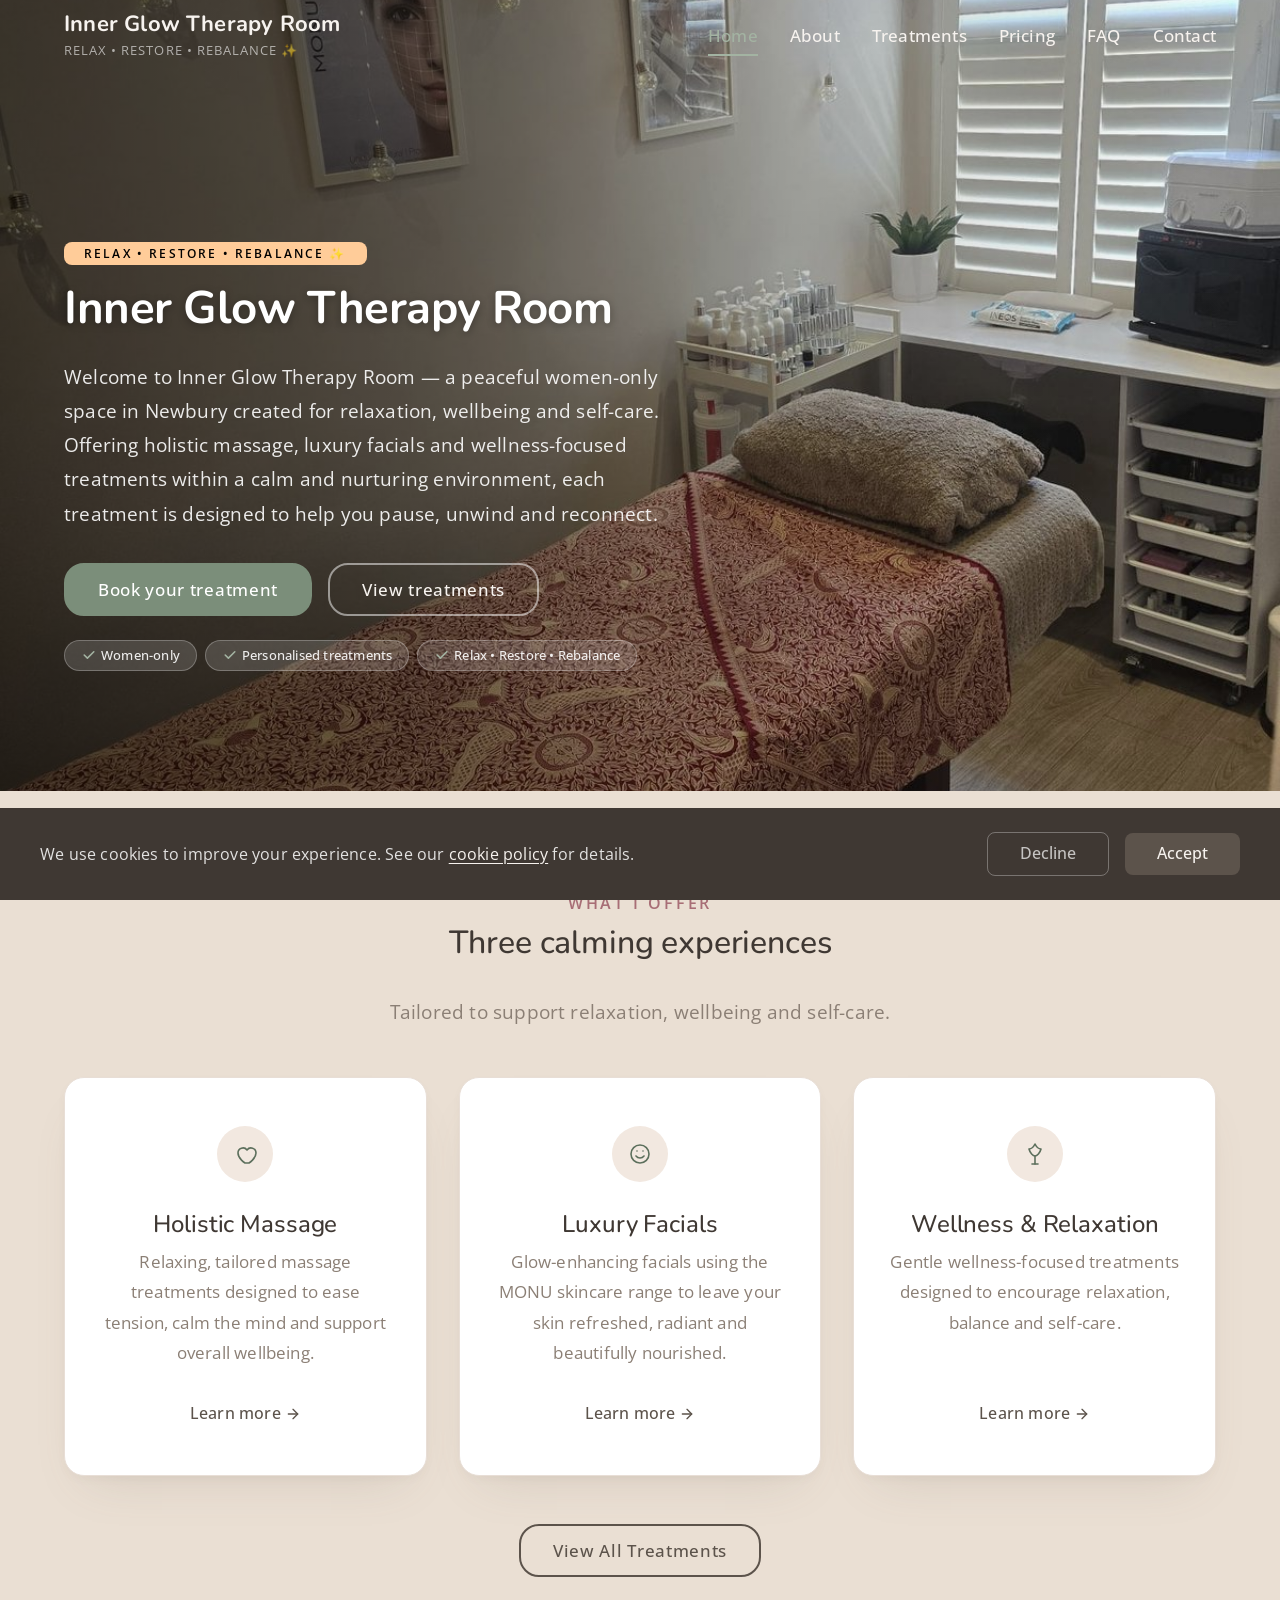
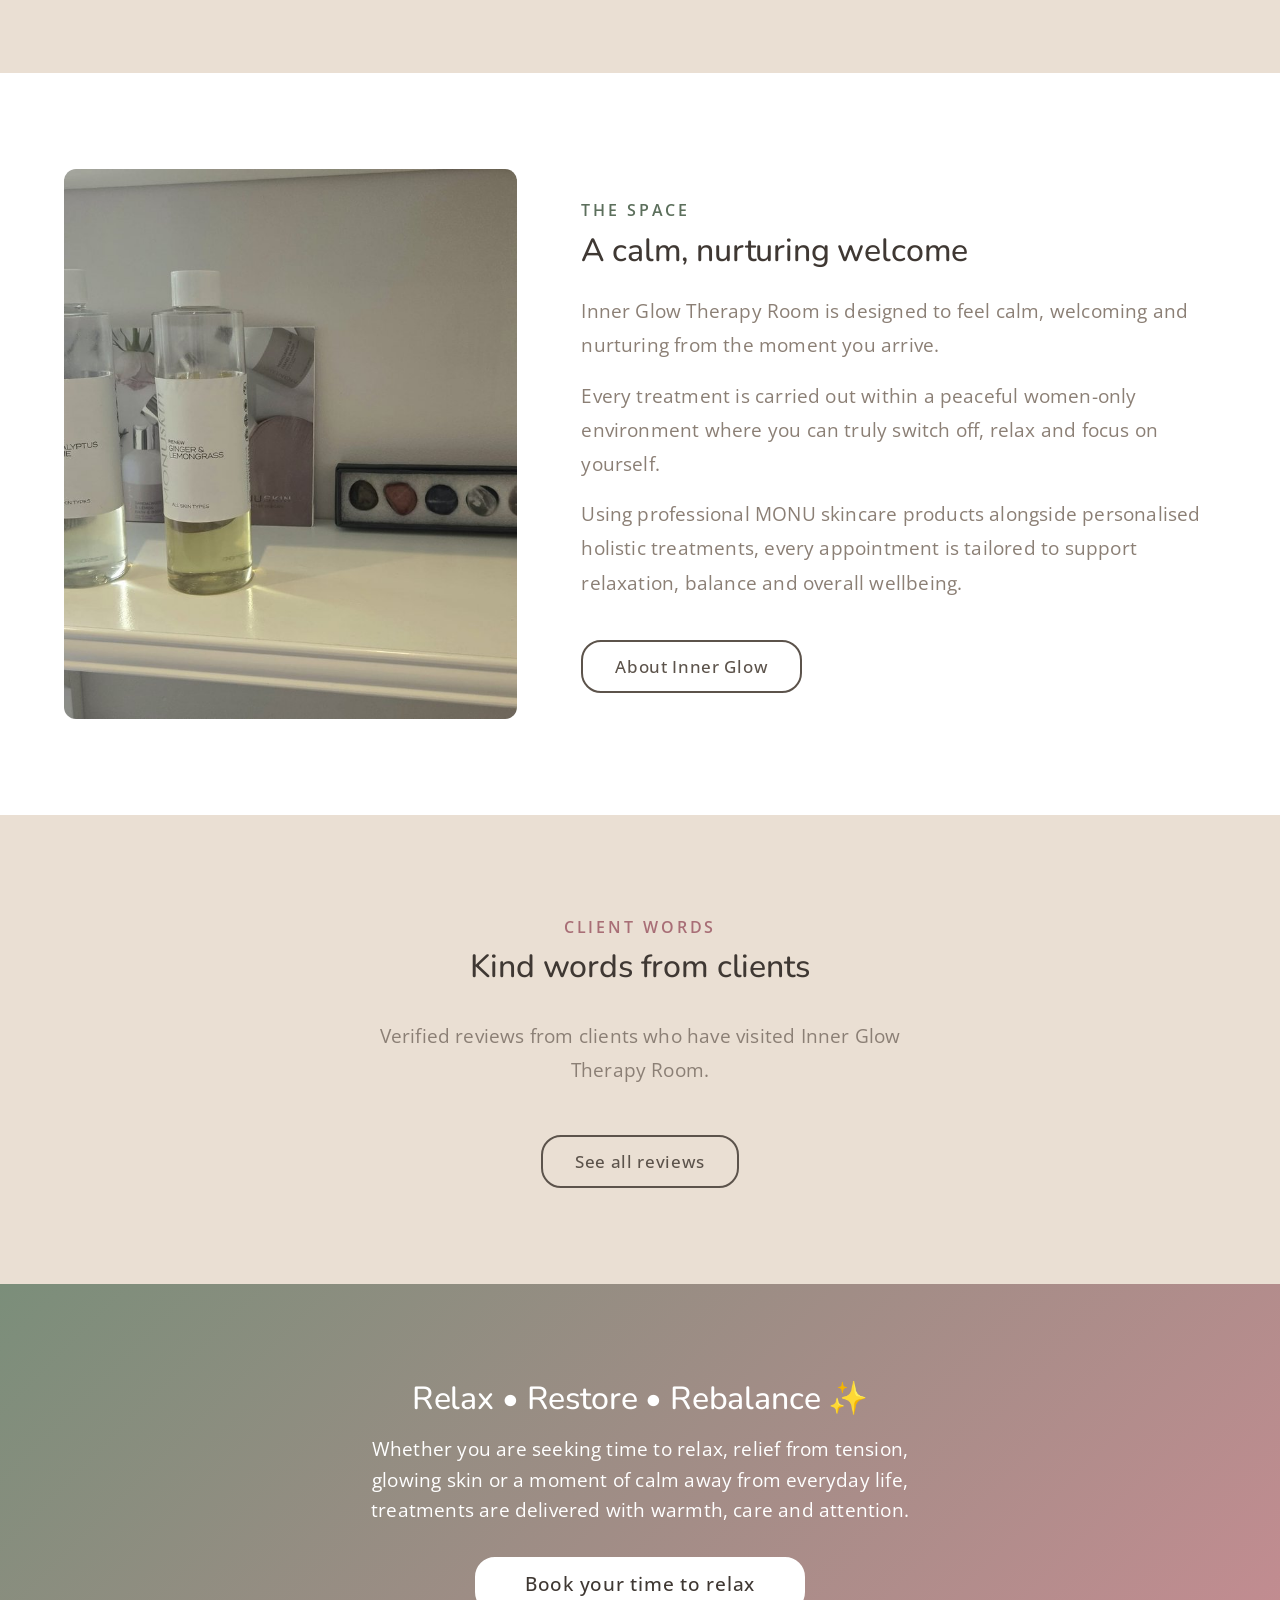
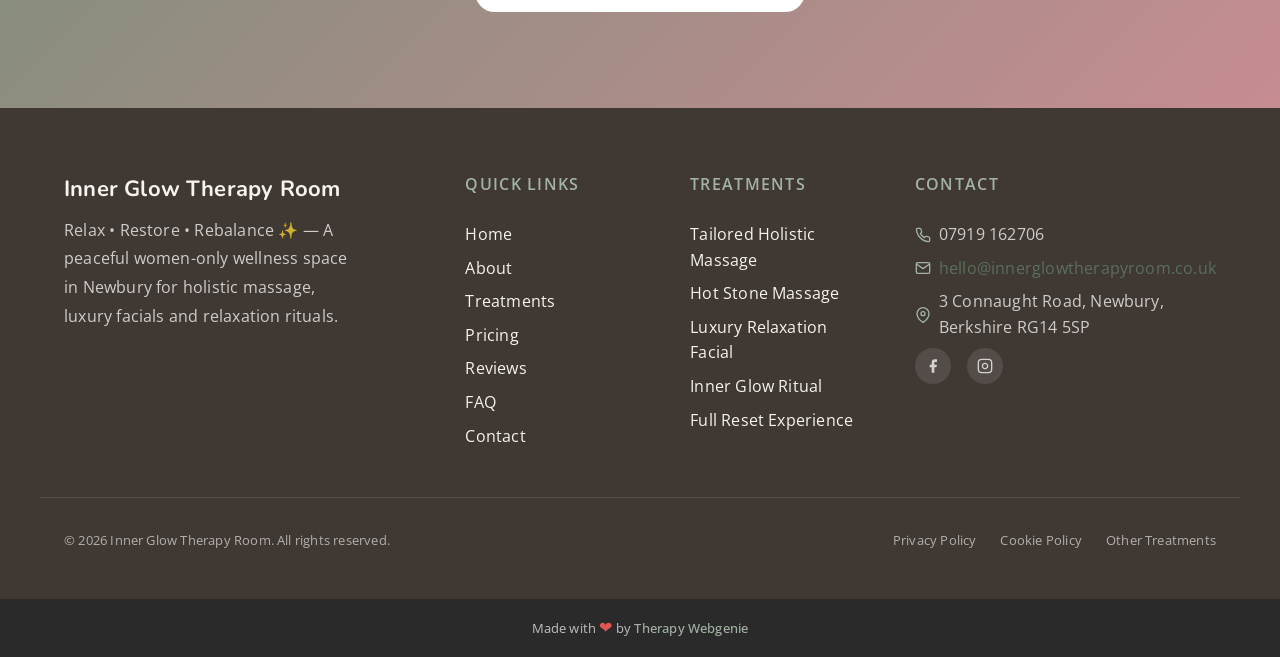
==== commit 681a8bf0: "Restore hello@ as the public email A profile save on 10 Aug stamped the portal ACCOUNT address acros" ====
--- a/index.html
+++ b/index.html
@@ -30,7 +30,7 @@
     "@context": "https://schema.org",
     "@type": "LocalBusiness",
     "url": "https://www.innerglowtherapyroom.co.uk",
-    "email": "bosca2000@hotmail.com",
+    "email": "hello@innerglowtherapyroom.co.uk",
     "sameAs": [
         "https://www.facebook.com/innerglowtherapyroom",
         "https://www.instagram.com/innerglowtherapyroom"
@@ -264,7 +264,7 @@
         </div>
         <div class="footer__contact-item">
           <svg xmlns="http://www.w3.org/2000/svg" viewBox="0 0 24 24" fill="none" stroke="currentColor" stroke-width="2" stroke-linecap="round" stroke-linejoin="round"><path d="M4 4h16c1.1 0 2 .9 2 2v12c0 1.1-.9 2-2 2H4c-1.1 0-2-.9-2-2V6c0-1.1.9-2 2-2z"></path><polyline points="22,6 12,13 2,6"></polyline></svg>
-          <!-- PROFILE:email --><a href="mailto:bosca2000@hotmail.com">bosca2000@hotmail.com</a><!-- /PROFILE:email -->
+          <!-- PROFILE:email --><a href="mailto:hello@innerglowtherapyroom.co.uk">hello@innerglowtherapyroom.co.uk</a><!-- /PROFILE:email -->
         </div>
         <div class="footer__contact-item">
           <svg xmlns="http://www.w3.org/2000/svg" viewBox="0 0 24 24" fill="none" stroke="currentColor" stroke-width="2" stroke-linecap="round" stroke-linejoin="round"><path d="M21 10c0 7-9 13-9 13s-9-6-9-13a9 9 0 0 1 18 0z"></path><circle cx="12" cy="10" r="3"></circle></svg>
